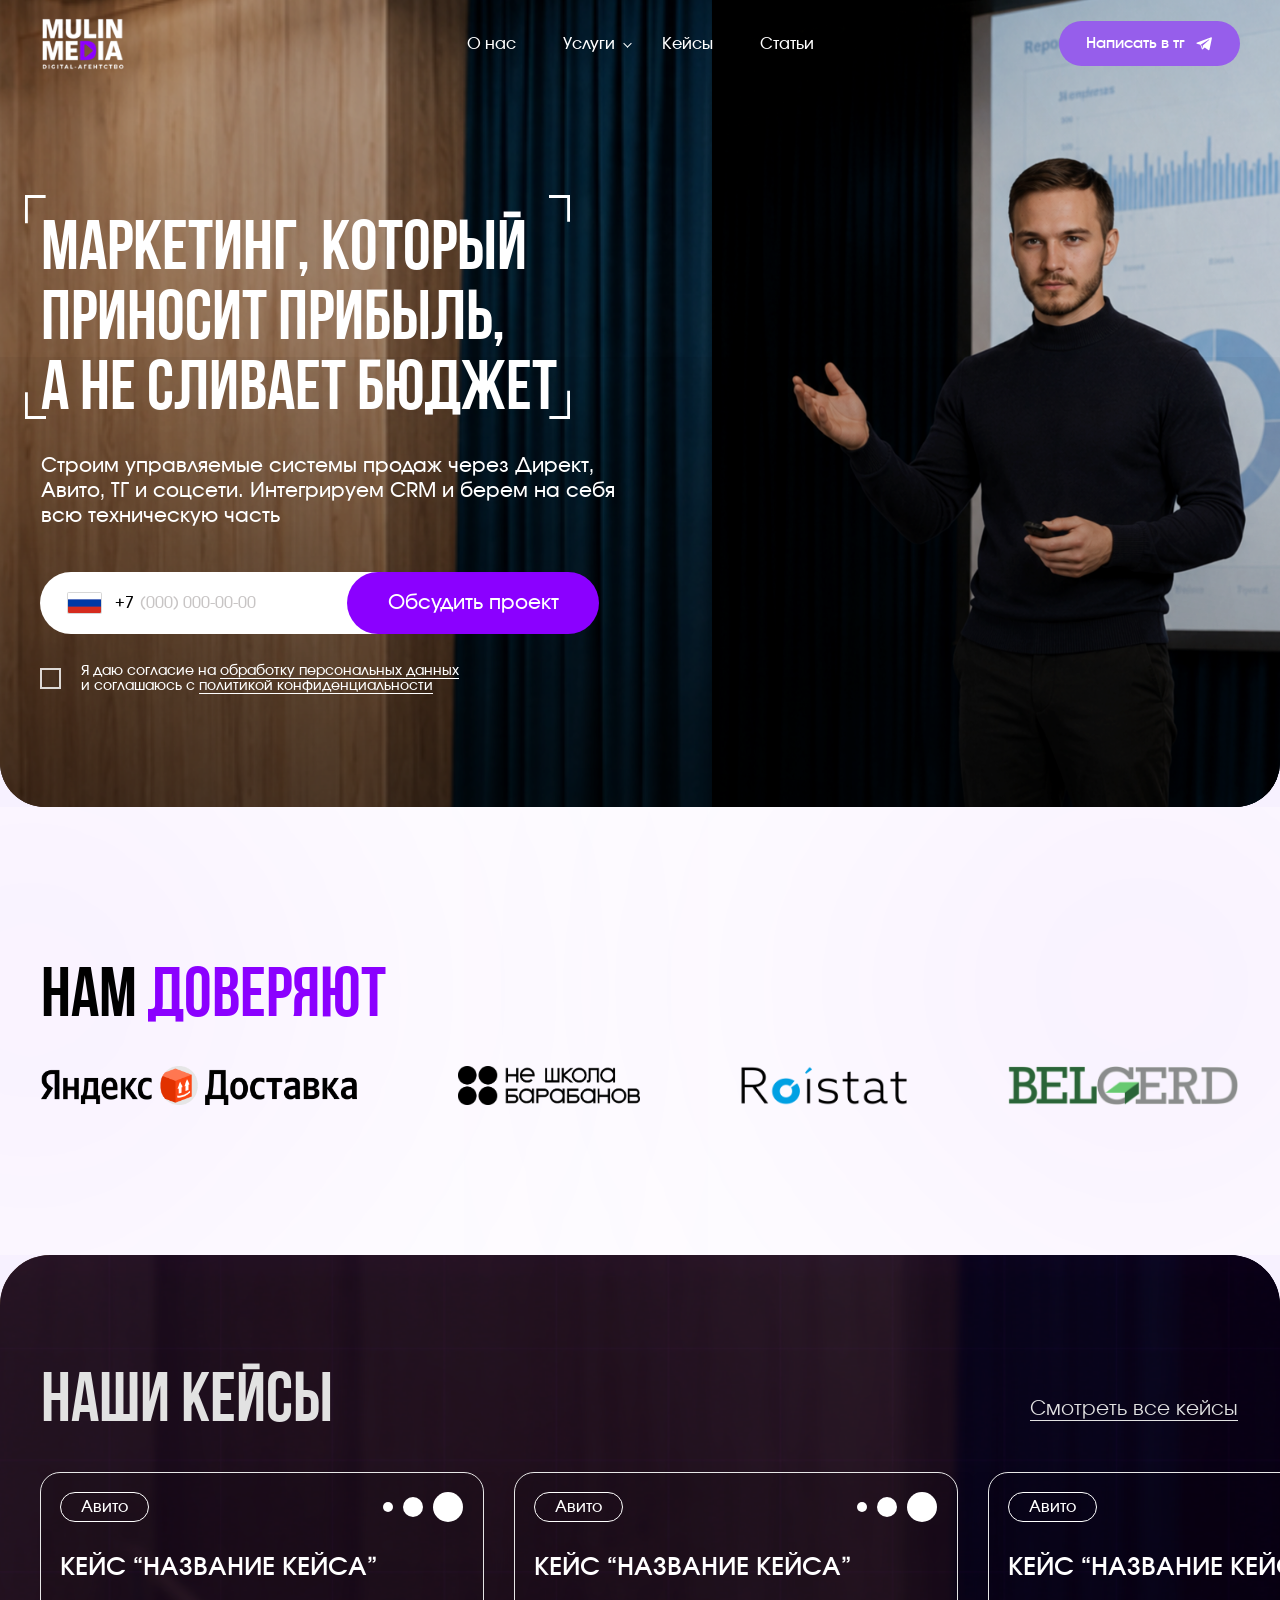
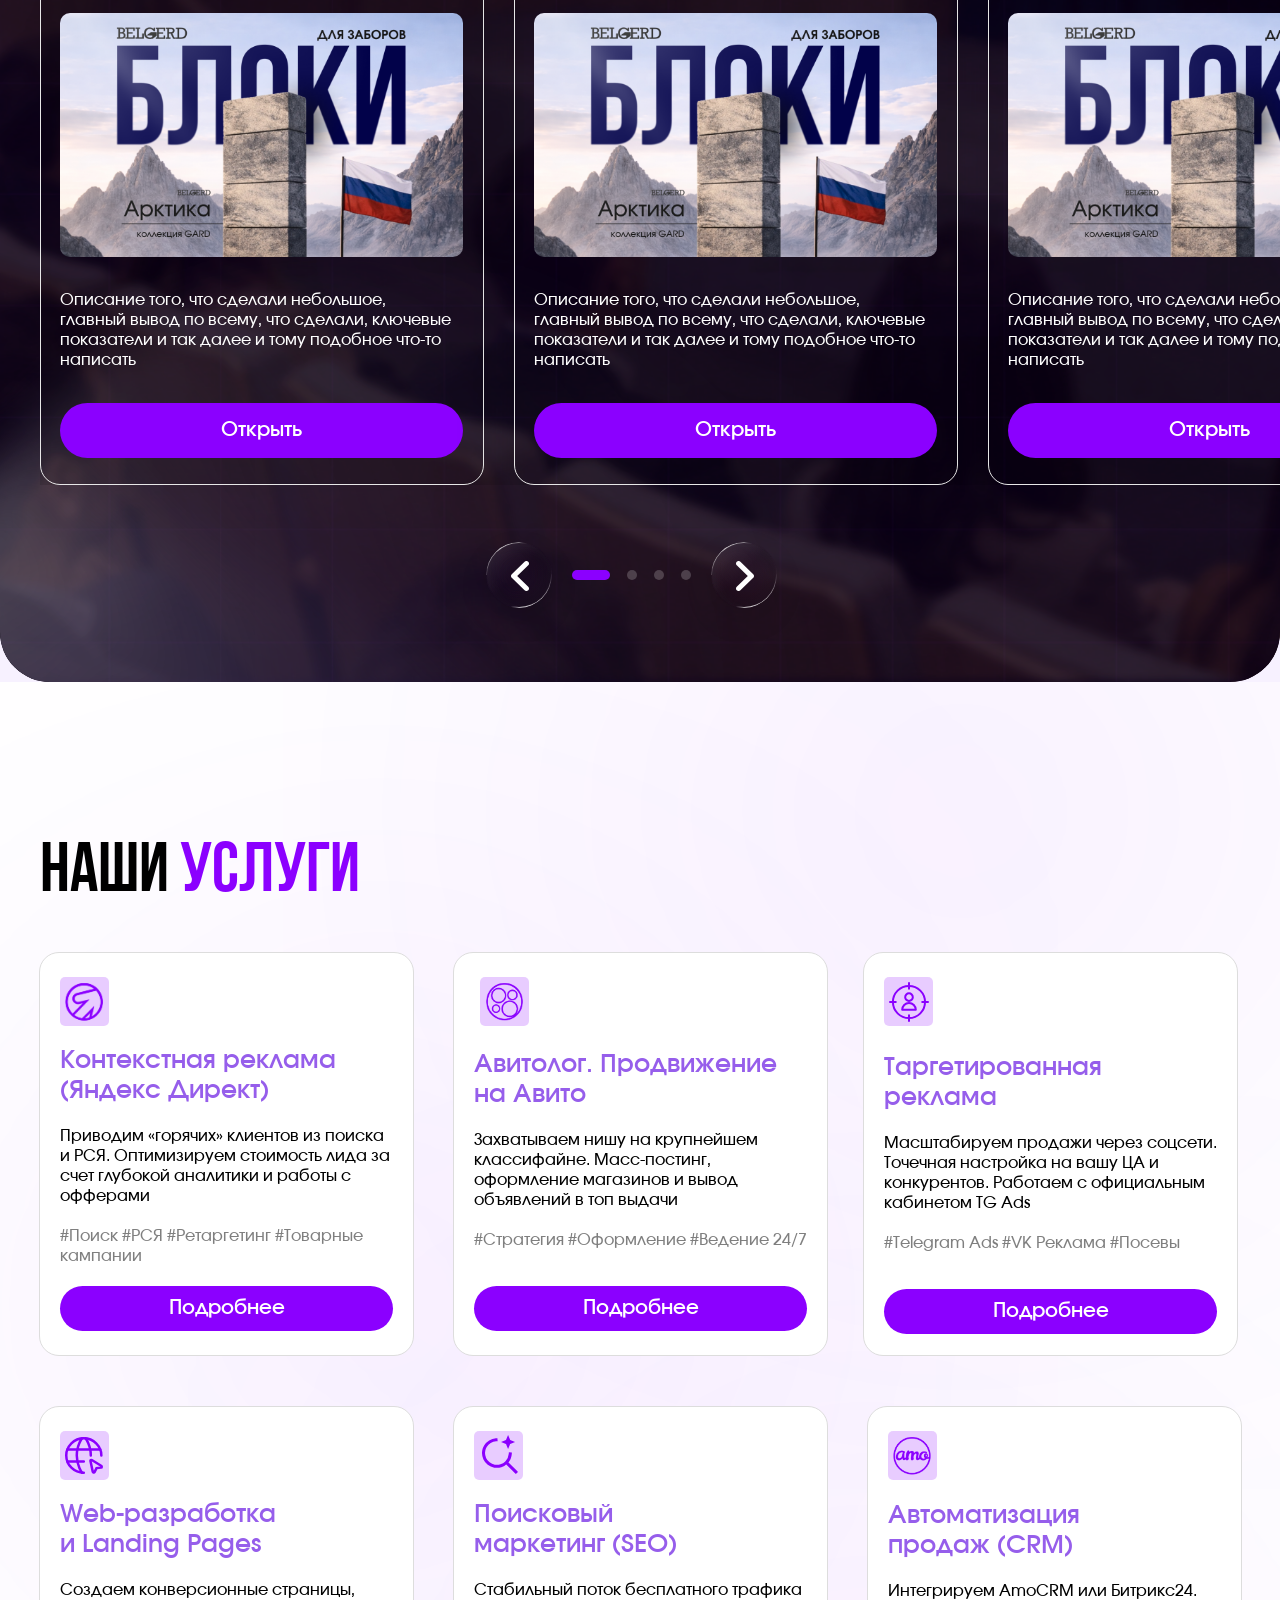
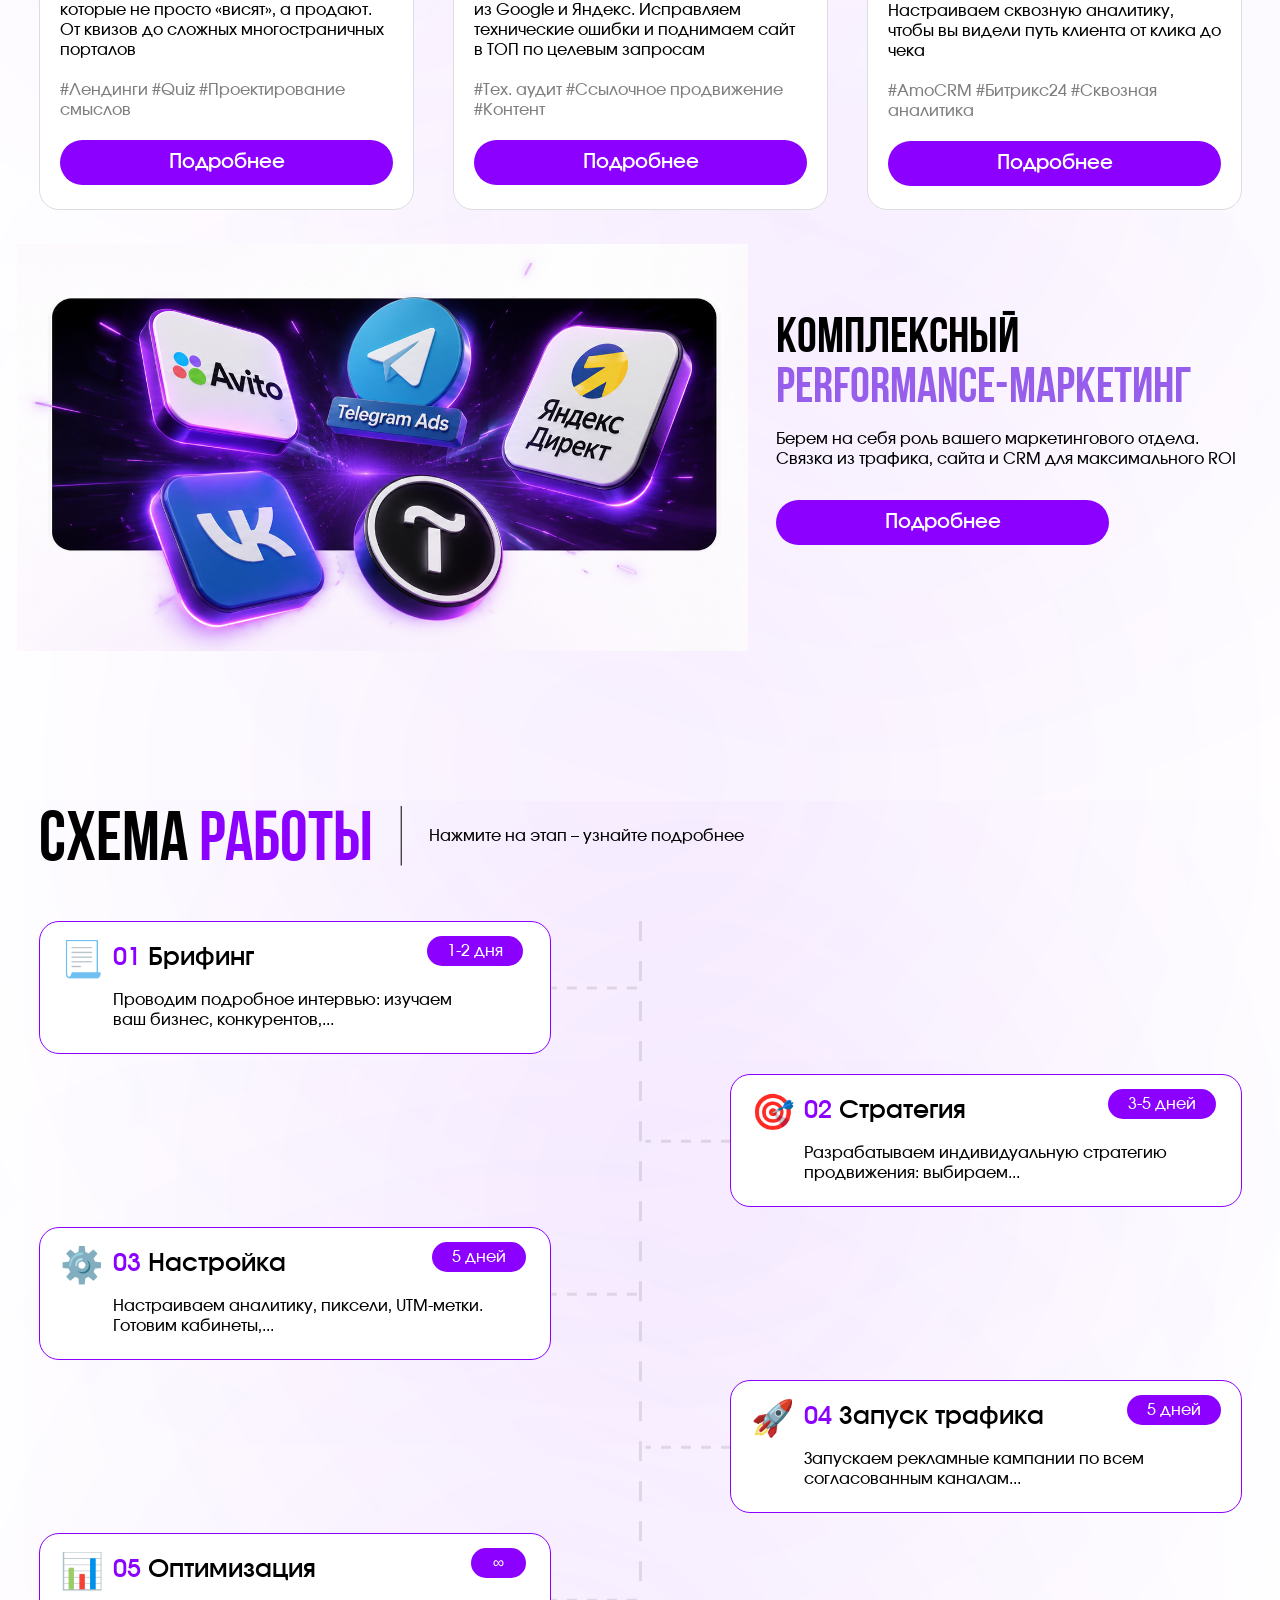
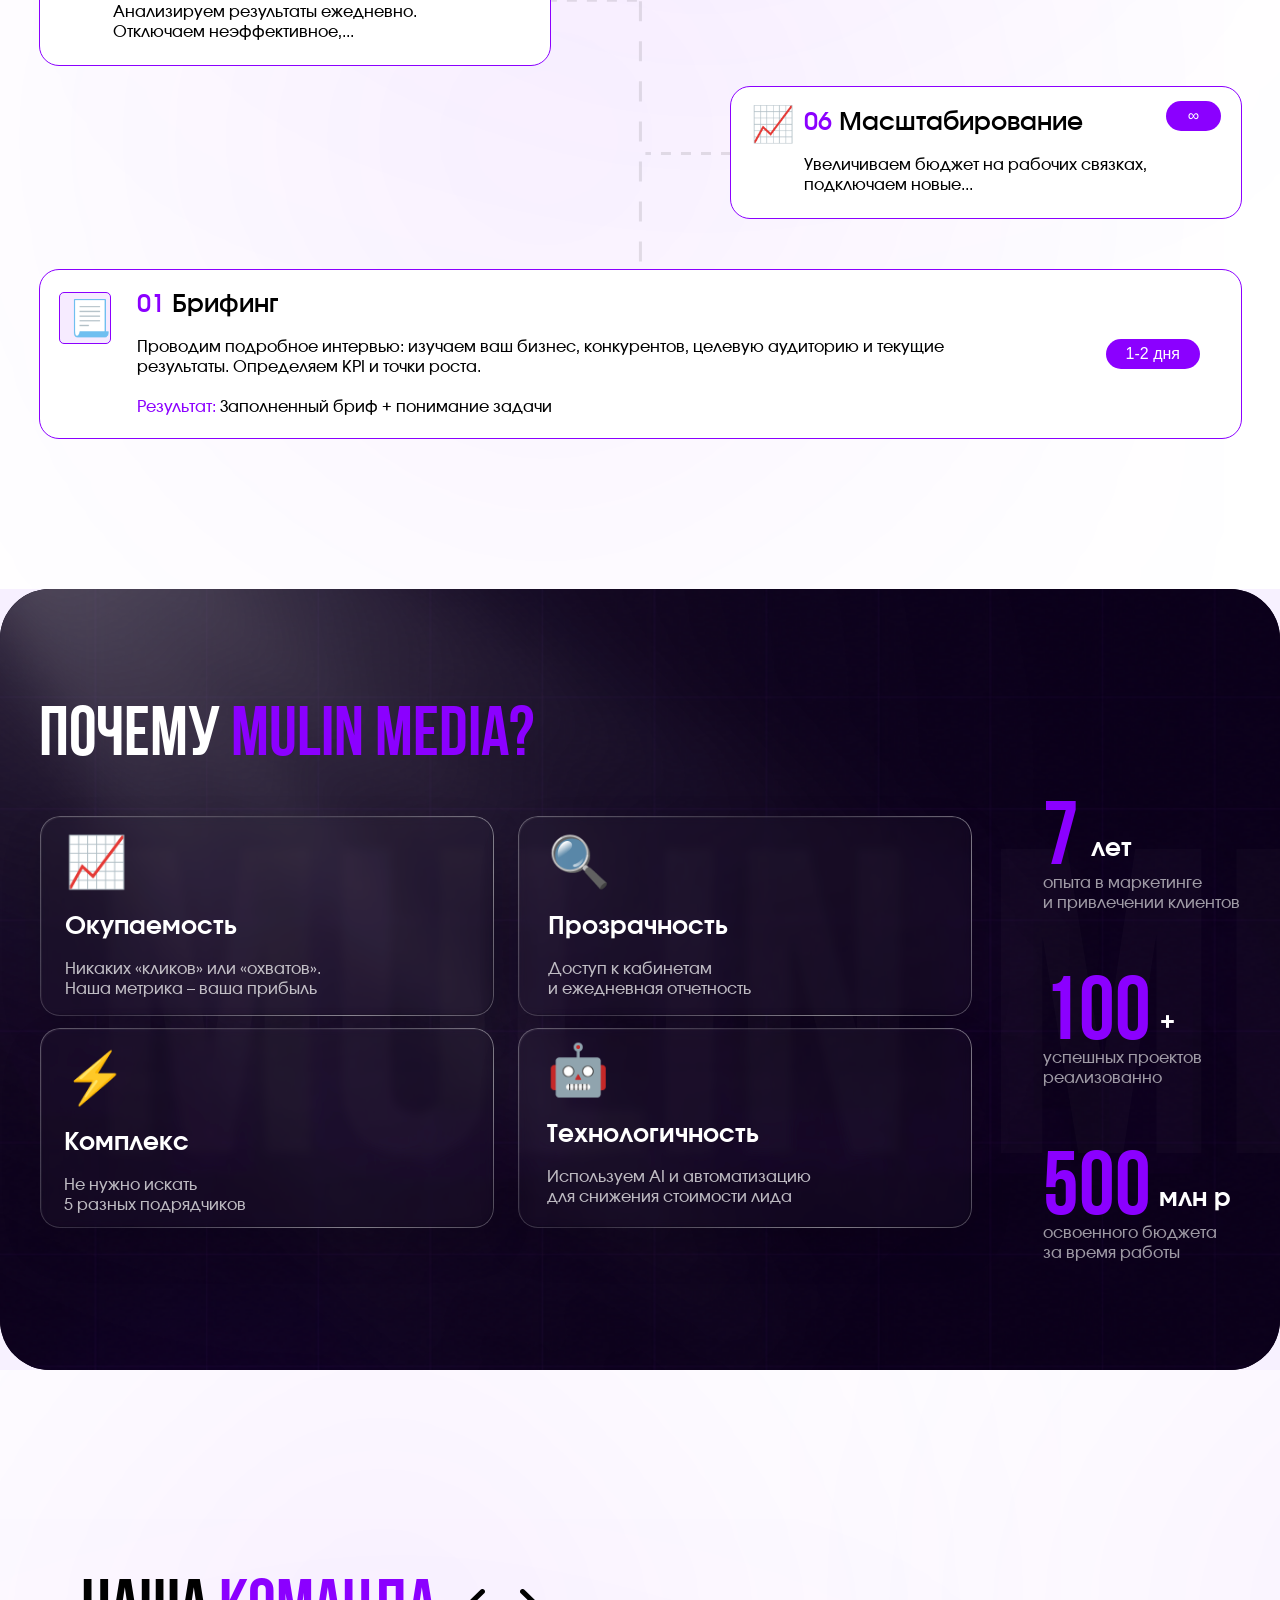
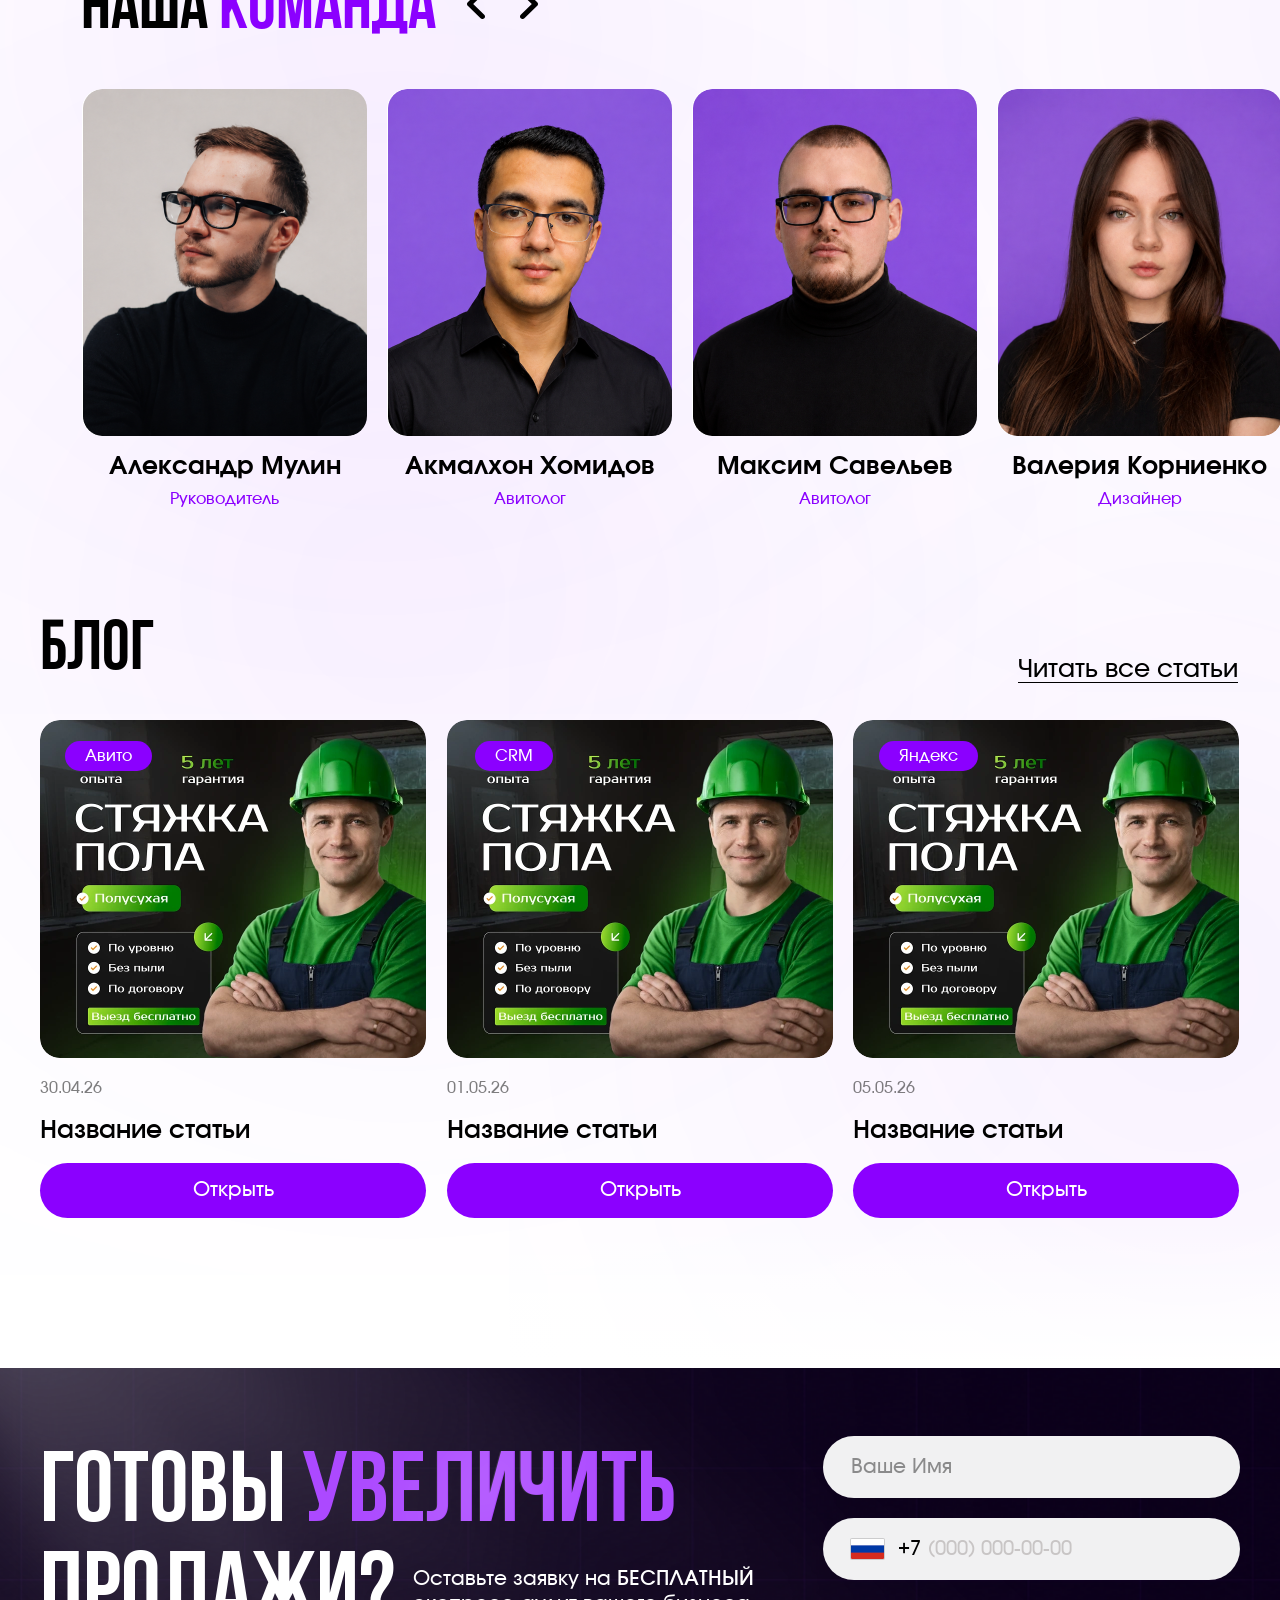
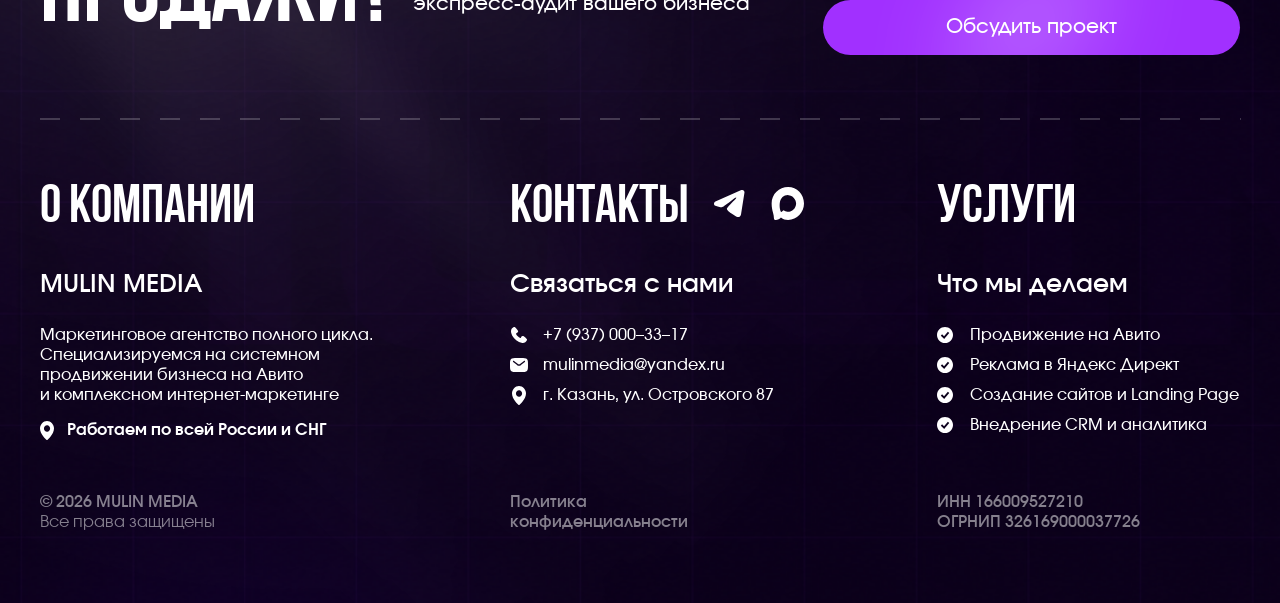
==== index.html @ d911c89b "first commit" ====
<!doctype html>
<html lang="ru">
  <head>
    <meta charset="UTF-8">
    <meta name="viewport" content="width=device-width, initial-scale=1.0">
    <meta name="description" content="Mulin Media — комплексный performance-маркетинг с фокусом на окупаемость.">
    <title>Mulin Media — performance-маркетинг</title>
    <link rel="icon" href="./assets/favicon.svg?v=2" type="image/svg+xml">
    <link rel="stylesheet" href="./css/main.css">
  </head>
  <body data-layout-page="home">
    <a class="skip-link" href="#main-content">Перейти к содержимому</a>

    <div class="site">
      <section class="hero" aria-labelledby="hero-title">
        <div class="hero__media" aria-hidden="true">
          <img class="hero__mobile-base" src="./assets/images/hero/hero-mask-mobile.png" alt="">
          <picture>
            <source media="(max-width: 767px)" srcset="./assets/images/hero/hero-office-mobile.png">
            <img
              class="hero__office"
              src="./assets/images/hero/hero-office-desktop.png"
              width="3515"
              height="1978"
              alt=""
              fetchpriority="high"
            >
          </picture>
          <picture>
            <source media="(max-width: 767px)" srcset="./assets/images/hero/hero-person-mobile.png">
            <img
              class="hero__person"
              src="./assets/images/hero/hero-person-desktop.png"
              width="690"
              height="1436"
              alt=""
              fetchpriority="high"
            >
          </picture>
          <img class="hero__glow hero__glow--left" src="./assets/images/hero/hero-glow-left.svg" alt="">
          <img class="hero__glow hero__glow--bottom" src="./assets/images/hero/hero-glow-bottom.svg" alt="">
          <div class="hero__mobile-light">
            <img src="./assets/images/hero/hero-light-mobile.png" alt="">
          </div>
          <img class="hero__mobile-glow" src="./assets/images/hero/hero-glow-mobile.svg" alt="">
          <img class="hero__mobile-shadow" src="./assets/images/hero/hero-shadow-mobile.svg" alt="">
        </div>

        <div data-layout-header></div>

        <div class="hero__container container">
          <div class="hero__content">
            <div class="hero__title-wrap">
              <img class="hero__bracket hero__bracket--left" src="./assets/images/hero/title-bracket-left.svg" alt="" aria-hidden="true">
              <h1 class="hero__title" id="hero-title">
                <span class="hero__title-copy hero__title-copy--desktop">
                  Маркетинг, который<br>
                  приносит прибыль,<br>
                  а не сливает бюджет
                </span>
                <span class="hero__title-copy hero__title-copy--mobile">
                  Комплексный<br>
                  performance<br>
                  маркетинг<br>
                  с фокусом<br>
                  на окупаемость
                </span>
              </h1>
              <img class="hero__bracket hero__bracket--right" src="./assets/images/hero/title-bracket-right.svg" alt="" aria-hidden="true">
            </div>

            <p class="hero__description">
              Строим управляемые системы продаж через Директ, Авито, ТГ и соцсети. Интегрируем CRM и берем на себя всю техническую часть
            </p>

            <form class="lead-form hero__form" action="#" method="post" novalidate>
              <p class="lead-form__intro">
                Оставьте заявку и получите <span>подробный аудит</span>,<br>
                расчет стоимости работ и прогноз заявок
              </p>

              <div class="lead-form__controls">
                <label class="visually-hidden" for="hero-phone">Номер телефона</label>
                <div class="lead-form__phone-field">
                  <img class="lead-form__flag" src="./assets/images/form/flag-ru-desktop.png" width="33" height="20" alt="Россия">
                  <span class="lead-form__prefix" aria-hidden="true">+7</span>
                  <input
                    class="lead-form__input"
                    id="hero-phone"
                    name="phone"
                    type="tel"
                    inputmode="tel"
                    autocomplete="tel"
                    placeholder="(000) 000-00-00"
                    aria-describedby="hero-phone-error"
                    required
                  >
                </div>
                <button class="lead-form__submit" type="submit">
                  <span class="lead-form__submit-text lead-form__submit-text--desktop">Обсудить проект</span>
                  <span class="lead-form__submit-text lead-form__submit-text--mobile">Заказать аудит</span>
                </button>
              </div>

              <label class="lead-form__consent">
                <input class="lead-form__checkbox" type="checkbox" name="consent" required>
                <span class="lead-form__checkbox-mark" aria-hidden="true"></span>
                <span class="lead-form__consent-text">
                  Я даю согласие на <a href="./personal-data.html">обработку персональных данных</a><br class="lead-form__desktop-break">
                  и соглашаюсь с <a href="./privacy.html">политикой конфиденциальности</a>
                </span>
              </label>
              <p class="lead-form__error" id="hero-phone-error" role="status" aria-live="polite"></p>
            </form>
          </div>
        </div>
      </section>

      <main id="main-content">
        <section class="trusted" aria-labelledby="trusted-title">
          <div class="trusted__container container">
            <h2 class="trusted__title" id="trusted-title">
              Нам <span class="trusted__title-accent">доверяют</span>
            </h2>

            <div
              class="trusted__slider"
              data-trusted-slider
              tabindex="0"
              aria-label="Клиенты Mulin Media. На мобильном устройстве листайте логотипы в сторону."
            >
              <ul class="trusted__list">
                <li class="trusted__item trusted__item--yandex">
                  <div class="trusted__card">
                    <picture class="trusted__logo-box trusted__logo-box--yandex">
                      <source media="(max-width: 767px)" srcset="./assets/images/trusted/yandex-delivery-mobile.png">
                      <img
                        class="trusted__logo"
                        src="./assets/images/trusted/yandex-delivery-desktop.png"
                        width="316"
                        height="39"
                        alt="Яндекс Доставка"
                        loading="lazy"
                      >
                    </picture>
                  </div>
                </li>
                <li class="trusted__item trusted__item--drum-school">
                  <div class="trusted__card">
                    <span class="trusted__logo-box trusted__logo-box--drum-school">
                      <img
                        class="trusted__logo"
                        src="./assets/images/trusted/ne-shkola-barabanov.png"
                        width="182"
                        height="39"
                        alt="Не школа барабанов"
                        loading="lazy"
                      >
                    </span>
                  </div>
                </li>
                <li class="trusted__item trusted__item--roistat">
                  <div class="trusted__card">
                    <span class="trusted__logo-box trusted__logo-box--roistat">
                      <img
                        class="trusted__logo trusted__logo--roistat"
                        src="./assets/images/trusted/roistat.png"
                        width="219"
                        height="87"
                        alt="Roistat"
                        loading="lazy"
                      >
                    </span>
                  </div>
                </li>
                <li class="trusted__item trusted__item--belgerd">
                  <div class="trusted__card">
                    <span class="trusted__logo-box trusted__logo-box--belgerd">
                      <img
                        class="trusted__logo"
                        src="./assets/images/trusted/belgerd.png"
                        width="230"
                        height="39"
                        alt="Belgerd"
                        loading="lazy"
                      >
                    </span>
                  </div>
                </li>
              </ul>
            </div>
          </div>
        </section>

        <section class="cases" id="cases" aria-labelledby="cases-title">
          <div class="cases__media" aria-hidden="true">
            <div class="cases__background-base">
              <picture>
                <source media="(max-width: 767px)" srcset="./assets/images/cases/background-base-mobile.png">
                <img src="./assets/images/cases/background-base-desktop.png" alt="">
              </picture>
            </div>
            <picture class="cases__background-overlay">
              <source media="(max-width: 767px)" srcset="./assets/images/cases/background-overlay-mobile.png">
              <img src="./assets/images/cases/background-overlay-desktop.png" alt="">
            </picture>
            <div class="cases__background-light">
              <picture>
                <source media="(max-width: 767px)" srcset="./assets/images/cases/background-light-mobile.png">
                <img src="./assets/images/cases/background-light-desktop.png" alt="">
              </picture>
            </div>
          </div>

          <div class="cases__header container">
            <h2 class="cases__title" id="cases-title">Наши кейсы</h2>
            <a class="cases__all-link" href="./cases.html">Смотреть все кейсы</a>

            <div class="cases__controls cases__controls--mobile" aria-label="Переключение кейсов">
              <button class="cases__mobile-control" type="button" data-cases-prev aria-label="Предыдущий кейс">
                <img src="./assets/images/cases/arrow-prev.svg" width="18" height="30" alt="">
              </button>
              <button class="cases__mobile-control cases__mobile-control--next" type="button" data-cases-next aria-label="Следующий кейс">
                <img src="./assets/images/cases/arrow-next.svg" width="18" height="30" alt="">
              </button>
            </div>
          </div>

          <div class="cases__viewport" data-cases-slider tabindex="0" aria-labelledby="cases-title">
            <ul class="cases__track" id="cases-list">
              <li class="cases__slide">
                <article class="case-card">
                  <span class="case-card__tag">Авито</span>
                  <picture class="case-card__metrics" aria-hidden="true">
                    <source media="(max-width: 767px)" srcset="./assets/images/cases/metrics-mobile.svg">
                    <img src="./assets/images/cases/metrics-desktop.svg" width="80" height="30" alt="">
                  </picture>
                  <h3 class="case-card__title">Кейс “Название кейса”</h3>
                  <div class="case-card__media">
                    <picture>
                      <source media="(max-width: 767px)" srcset="./assets/images/cases/case-belgerd-mobile.png">
                      <img src="./assets/images/cases/case-belgerd-desktop.png" width="403" height="338" alt="Рекламный макет Belgerd для коллекции заборных блоков «Арктика»" loading="lazy">
                    </picture>
                  </div>
                  <p class="case-card__description">Описание того, что сделали небольшое, главный вывод по всему, что сделали, ключевые показатели и так далее и тому подобное что-то написать</p>
                  <a class="case-card__button" href="./case.html">
                    <span class="case-card__button-label case-card__button-label--desktop">Открыть</span>
                    <span class="case-card__button-label case-card__button-label--mobile">Заказать аудит</span>
                  </a>
                </article>
              </li>

              <li class="cases__slide">
                <article class="case-card">
                  <span class="case-card__tag">Авито</span>
                  <picture class="case-card__metrics" aria-hidden="true">
                    <source media="(max-width: 767px)" srcset="./assets/images/cases/metrics-mobile.svg">
                    <img src="./assets/images/cases/metrics-desktop.svg" width="80" height="30" alt="">
                  </picture>
                  <h3 class="case-card__title">Кейс “Название кейса”</h3>
                  <div class="case-card__media">
                    <picture>
                      <source media="(max-width: 767px)" srcset="./assets/images/cases/case-belgerd-mobile.png">
                      <img src="./assets/images/cases/case-belgerd-desktop.png" width="403" height="338" alt="Рекламный макет Belgerd для коллекции заборных блоков «Арктика»" loading="lazy">
                    </picture>
                  </div>
                  <p class="case-card__description">Описание того, что сделали небольшое, главный вывод по всему, что сделали, ключевые показатели и так далее и тому подобное что-то написать</p>
                  <a class="case-card__button" href="./case.html">
                    <span class="case-card__button-label case-card__button-label--desktop">Открыть</span>
                    <span class="case-card__button-label case-card__button-label--mobile">Заказать аудит</span>
                  </a>
                </article>
              </li>

              <li class="cases__slide">
                <article class="case-card">
                  <span class="case-card__tag">Авито</span>
                  <picture class="case-card__metrics" aria-hidden="true">
                    <source media="(max-width: 767px)" srcset="./assets/images/cases/metrics-mobile.svg">
                    <img src="./assets/images/cases/metrics-desktop.svg" width="80" height="30" alt="">
                  </picture>
                  <h3 class="case-card__title">Кейс “Название кейса”</h3>
                  <div class="case-card__media">
                    <picture>
                      <source media="(max-width: 767px)" srcset="./assets/images/cases/case-belgerd-mobile.png">
                      <img src="./assets/images/cases/case-belgerd-desktop.png" width="403" height="338" alt="Рекламный макет Belgerd для коллекции заборных блоков «Арктика»" loading="lazy">
                    </picture>
                  </div>
                  <p class="case-card__description">Описание того, что сделали небольшое, главный вывод по всему, что сделали, ключевые показатели и так далее и тому подобное что-то написать</p>
                  <a class="case-card__button" href="./case.html">
                    <span class="case-card__button-label case-card__button-label--desktop">Открыть</span>
                    <span class="case-card__button-label case-card__button-label--mobile">Заказать аудит</span>
                  </a>
                </article>
              </li>

              <li class="cases__slide">
                <article class="case-card">
                  <span class="case-card__tag">Авито</span>
                  <picture class="case-card__metrics" aria-hidden="true">
                    <source media="(max-width: 767px)" srcset="./assets/images/cases/metrics-mobile.svg">
                    <img src="./assets/images/cases/metrics-desktop-alt.svg" width="80" height="30" alt="">
                  </picture>
                  <h3 class="case-card__title">Кейс “Название кейса”</h3>
                  <div class="case-card__media">
                    <picture>
                      <source media="(max-width: 767px)" srcset="./assets/images/cases/case-belgerd-mobile.png">
                      <img src="./assets/images/cases/case-belgerd-desktop.png" width="403" height="338" alt="Рекламный макет Belgerd для коллекции заборных блоков «Арктика»" loading="lazy">
                    </picture>
                  </div>
                  <p class="case-card__description">Описание того, что сделали небольшое, главный вывод по всему, что сделали, ключевые показатели и так далее и тому подобное что-то написать</p>
                  <a class="case-card__button" href="./case.html">
                    <span class="case-card__button-label case-card__button-label--desktop">Открыть</span>
                    <span class="case-card__button-label case-card__button-label--mobile">Заказать аудит</span>
                  </a>
                </article>
              </li>
            </ul>
          </div>

          <div class="cases__controls cases__controls--desktop" aria-label="Переключение кейсов">
            <button class="cases__desktop-control cases__desktop-control--prev" type="button" data-cases-prev aria-label="Предыдущий кейс">
              <img src="./assets/images/cases/arrow-next.svg" width="18" height="30" alt="">
            </button>
            <div class="cases__dots" role="group" aria-label="Выбор кейса">
              <button class="cases__dot" type="button" data-cases-dot="0" aria-label="Показать кейс 1"></button>
              <button class="cases__dot" type="button" data-cases-dot="1" aria-label="Показать кейс 2"></button>
              <button class="cases__dot" type="button" data-cases-dot="2" aria-label="Показать кейс 3"></button>
              <button class="cases__dot" type="button" data-cases-dot="3" aria-label="Показать кейс 4"></button>
            </div>
            <button class="cases__desktop-control cases__desktop-control--next" type="button" data-cases-next aria-label="Следующий кейс">
              <img src="./assets/images/cases/arrow-next.svg" width="18" height="30" alt="">
            </button>
          </div>
          <p class="visually-hidden" data-cases-status aria-live="polite">Показан первый кейс</p>
        </section>

        <section class="services" id="services" aria-labelledby="services-title" data-services>
          <div class="services__background" aria-hidden="true">
            <img
              class="services__ellipse services__ellipse--top-right"
              src="./assets/images/services/ellipse-top-right.svg"
              width="1356"
              height="1356"
              alt=""
            >
            <img
              class="services__ellipse services__ellipse--left"
              src="./assets/images/services/ellipse-left.svg"
              width="1356"
              height="1356"
              alt=""
            >
            <img
              class="services__ellipse services__ellipse--right"
              src="./assets/images/services/ellipse-right.svg"
              width="1356"
              height="1356"
              alt=""
            >
            <img
              class="services__ellipse services__ellipse--bottom"
              src="./assets/images/services/ellipse-bottom.svg"
              width="1356"
              height="1356"
              alt=""
            >
          </div>

          <div class="services__container container">
            <h2 class="services__title" id="services-title">
              Наши <span class="services__title-accent">услуги</span>
            </h2>

            <ul class="services__grid">
              <li class="services__item">
                <article class="service-card">
                  <span class="service-card__icon" aria-hidden="true">
                    <span class="service-card__icon-crop service-card__icon-crop--context">
                      <img src="./assets/images/services/icon-context.png" alt="">
                    </span>
                  </span>
                  <h3 class="service-card__title">Контекстная реклама<br>(Яндекс Директ)</h3>
                  <p class="service-card__description service-card__description--context">Приводим «горячих» клиентов из поиска и РСЯ. Оптимизируем стоимость лида за счет глубокой аналитики и работы с офферами</p>
                  <p class="service-card__tags">#Поиск #РСЯ #Ретаргетинг #Товарные кампании</p>
                  <a class="service-card__button" href="#contacts">Подробнее</a>
                </article>
              </li>

              <li class="services__item">
                <article class="service-card service-card--avito">
                  <span class="service-card__icon service-card__icon--avito" aria-hidden="true">
                    <span class="service-card__icon-crop service-card__icon-crop--avito">
                      <img src="./assets/images/services/icon-avito.png" alt="">
                    </span>
                  </span>
                  <h3 class="service-card__title">Авитолог. Продвижение<br>на Авито</h3>
                  <p class="service-card__description service-card__description--avito">Захватываем нишу на крупнейшем классифайне. Масс-постинг, оформление магазинов и вывод объявлений в топ выдачи</p>
                  <p class="service-card__tags">#Стратегия #Оформление #Ведение 24/7</p>
                  <a class="service-card__button" href="#contacts">Подробнее</a>
                </article>
              </li>

              <li class="services__item services__item--target">
                <article class="service-card service-card--target">
                  <span class="service-card__icon" aria-hidden="true">
                    <img class="service-card__icon-vector service-card__icon-vector--target" src="./assets/images/services/icon-target.svg" alt="">
                  </span>
                  <h3 class="service-card__title">Таргетированная<br>реклама</h3>
                  <p class="service-card__description">Масштабируем продажи через соцсети. Точечная настройка на вашу ЦА и конкурентов. Работаем с официальным кабинетом TG Ads</p>
                  <p class="service-card__tags">#Telegram Ads #VK Реклама #Посевы</p>
                  <a class="service-card__button" href="#contacts">Подробнее</a>
                </article>
              </li>

              <li class="services__item">
                <article class="service-card">
                  <span class="service-card__icon" aria-hidden="true">
                    <img class="service-card__icon-vector service-card__icon-vector--web" src="./assets/images/services/icon-web.svg" alt="">
                  </span>
                  <h3 class="service-card__title">Web-разработка<br>и Landing Pages</h3>
                  <p class="service-card__description">Создаем конверсионные страницы, которые не просто «висят», а продают. От квизов до сложных многостраничных порталов</p>
                  <p class="service-card__tags">#Лендинги #Quiz #Проектирование смыслов</p>
                  <a class="service-card__button" href="#contacts">Подробнее</a>
                </article>
              </li>

              <li class="services__item">
                <article class="service-card">
                  <span class="service-card__icon" aria-hidden="true">
                    <img class="service-card__icon-vector service-card__icon-vector--seo" src="./assets/images/services/icon-seo.svg" alt="">
                  </span>
                  <h3 class="service-card__title">Поисковый<br>маркетинг (SEO)</h3>
                  <p class="service-card__description">Стабильный поток бесплатного трафика из Google и Яндекс. Исправляем технические ошибки и поднимаем сайт в ТОП по целевым запросам</p>
                  <p class="service-card__tags">#Тех. аудит #Ссылочное продвижение #Контент</p>
                  <a class="service-card__button" href="#contacts">Подробнее</a>
                </article>
              </li>

              <li class="services__item">
                <article class="service-card service-card--crm">
                  <span class="service-card__icon" aria-hidden="true">
                    <span class="service-card__icon-crop service-card__icon-crop--crm">
                      <img src="./assets/images/services/icon-crm.png" alt="">
                    </span>
                  </span>
                  <h3 class="service-card__title">Автоматизация<br>продаж (CRM)</h3>
                  <p class="service-card__description">Интегрируем АmoCRM или Битрикс24. Настраиваем сквозную аналитику, чтобы вы видели путь клиента от клика до чека</p>
                  <p class="service-card__tags">#AmoCRM #Битрикс24 #Сквозная аналитика</p>
                  <a class="service-card__button" href="#contacts">Подробнее</a>
                </article>
              </li>
            </ul>

            <article class="services-promo">
              <div class="services-promo__media" aria-hidden="true">
                <img src="./assets/images/services/performance-marketing.png" alt="">
              </div>
              <h3 class="services-promo__title">
                <span>Комплексный</span>
                <span>Performance-маркетинг</span>
              </h3>
              <p class="services-promo__description">Берем на себя роль вашего маркетингового отдела. Связка из трафика, сайта и CRM для максимального ROI</p>
              <a class="services-promo__button" href="#contacts">Подробнее</a>
            </article>
          </div>
        </section>

        <section class="workflow" aria-labelledby="workflow-title" data-workflow>
          <div class="workflow__background" aria-hidden="true">
            <img class="workflow__ellipse workflow__ellipse--top" src="./assets/images/workflow/ellipse-top.svg" width="1356" height="1356" alt="">
            <img class="workflow__ellipse workflow__ellipse--right" src="./assets/images/workflow/ellipse-right.svg" width="1356" height="1356" alt="">
            <img class="workflow__ellipse workflow__ellipse--left" src="./assets/images/workflow/ellipse-left.svg" width="1356" height="1356" alt="">
          </div>

          <div class="workflow__container container">
            <div class="workflow__header">
              <h2 class="workflow__title" id="workflow-title">
                Схема <span class="workflow__title-accent">работы</span>
              </h2>
              <p class="workflow__hint">Нажмите на этап – узнайте подробнее</p>
            </div>

            <img
              class="workflow__lines"
              src="./assets/images/workflow/connector-lines-desktop.svg"
              width="594"
              height="1182"
              alt=""
              aria-hidden="true"
            >

            <ol class="workflow__steps">
              <li class="workflow__item">
                <button
                  class="workflow-card"
                  type="button"
                  data-workflow-step
                  data-number="01"
                  data-title="Брифинг"
                  data-icon="📃"
                  data-time="1-2 дня"
                  data-detail="Проводим подробное интервью: изучаем ваш бизнес, конкурентов, целевую аудиторию и текущие результаты. Определяем KPI и точки роста."
                  data-result="Заполненный бриф + понимание задачи"
                  aria-pressed="false"
                >
                  <span class="workflow-card__icon" aria-hidden="true">📃</span>
                  <span class="workflow-card__title"><span class="workflow-card__number">01</span> Брифинг</span>
                  <span class="workflow-card__summary">Проводим подробное интервью: изучаем<br>ваш бизнес, конкурентов,...</span>
                  <span class="workflow-card__mobile-detail">Проводим подробное интервью: изучаем ваш бизнес, конкурентов, целевую аудиторию и текущие результаты. Определяем KPI и точки роста.</span>
                  <span class="workflow-card__result"><strong>Результат:</strong> Заполненный бриф + понимание задачи</span>
                  <span class="workflow-card__time">1-2 дня</span>
                </button>
              </li>

              <li class="workflow__item">
                <button
                  class="workflow-card"
                  type="button"
                  data-workflow-step
                  data-number="02"
                  data-title="Стратегия"
                  data-icon="🎯"
                  data-time="3-5 дней"
                  data-detail="Разрабатываем индивидуальную стратегию продвижения: определяем каналы, аудитории, офферы и приоритетные точки роста."
                  data-result="Пошаговая стратегия продвижения"
                  aria-pressed="false"
                >
                  <span class="workflow-card__icon" aria-hidden="true">🎯</span>
                  <span class="workflow-card__title"><span class="workflow-card__number">02</span> Стратегия</span>
                  <span class="workflow-card__summary">Разрабатываем индивидуальную стратегию<br>продвижения: выбираем...</span>
                  <span class="workflow-card__mobile-detail">Разрабатываем индивидуальную стратегию продвижения: определяем каналы, аудитории, офферы и точки роста.</span>
                  <span class="workflow-card__result"><strong>Результат:</strong> Пошаговая стратегия продвижения</span>
                  <span class="workflow-card__time">3-5 дней</span>
                </button>
              </li>

              <li class="workflow__item">
                <button
                  class="workflow-card"
                  type="button"
                  data-workflow-step
                  data-number="03"
                  data-title="Настройка"
                  data-icon="⚙️"
                  data-time="5 дней"
                  data-detail="Настраиваем аналитику, пиксели и UTM-метки. Готовим рекламные кабинеты, интеграции и все необходимые технические связки."
                  data-result="Готовая инфраструктура для запуска"
                  aria-pressed="false"
                >
                  <span class="workflow-card__icon" aria-hidden="true">⚙️</span>
                  <span class="workflow-card__title"><span class="workflow-card__number">03</span> Настройка</span>
                  <span class="workflow-card__summary">Настраиваем аналитику, пиксели, UTM-метки.<br>Готовим кабинеты,...</span>
                  <span class="workflow-card__mobile-detail">Настраиваем аналитику, пиксели и UTM-метки. Готовим кабинеты, интеграции и технические связки.</span>
                  <span class="workflow-card__result"><strong>Результат:</strong> Инфраструктура готова к запуску</span>
                  <span class="workflow-card__time">5 дней</span>
                </button>
              </li>

              <li class="workflow__item">
                <button
                  class="workflow-card"
                  type="button"
                  data-workflow-step
                  data-number="04"
                  data-title="Запуск трафика"
                  data-icon="🚀"
                  data-time="5 дней"
                  data-detail="Запускаем рекламные кампании по всем согласованным каналам. Проверяем корректность аналитики и начинаем сбор данных."
                  data-result="Первые рекламные кампании запущены"
                  aria-pressed="false"
                >
                  <span class="workflow-card__icon" aria-hidden="true">🚀</span>
                  <span class="workflow-card__title"><span class="workflow-card__number">04</span> Запуск трафика</span>
                  <span class="workflow-card__summary">Запускаем рекламные кампании по всем<br>согласованным каналам...</span>
                  <span class="workflow-card__mobile-detail">Запускаем рекламные кампании по всем согласованным каналам. Проверяем аналитику и начинаем сбор данных.</span>
                  <span class="workflow-card__result"><strong>Результат:</strong> Кампании запущены</span>
                  <span class="workflow-card__time">5 дней</span>
                </button>
              </li>

              <li class="workflow__item">
                <button
                  class="workflow-card"
                  type="button"
                  data-workflow-step
                  data-number="05"
                  data-title="Оптимизация"
                  data-icon="📊"
                  data-time="∞"
                  data-detail="Анализируем результаты ежедневно. Отключаем неэффективные объявления, тестируем новые гипотезы и снижаем стоимость заявки."
                  data-result="Стабильная стоимость целевого обращения"
                  aria-pressed="false"
                >
                  <span class="workflow-card__icon" aria-hidden="true">📊</span>
                  <span class="workflow-card__title"><span class="workflow-card__number">05</span> Оптимизация</span>
                  <span class="workflow-card__summary">Анализируем результаты ежедневно.<br>Отключаем неэффективное,...</span>
                  <span class="workflow-card__mobile-detail">Анализируем результаты ежедневно. Отключаем неэффективное и тестируем новые гипотезы.</span>
                  <span class="workflow-card__result"><strong>Результат:</strong> Стабильная стоимость заявки</span>
                  <span class="workflow-card__time workflow-card__time--infinity">∞</span>
                </button>
              </li>

              <li class="workflow__item">
                <button
                  class="workflow-card"
                  type="button"
                  data-workflow-step
                  data-number="06"
                  data-title="Масштабирование"
                  data-icon="📈"
                  data-time="∞"
                  data-detail="Увеличиваем бюджет на рабочих связках, подключаем новые каналы и переносим успешные гипотезы на дополнительные сегменты аудитории."
                  data-result="Рост объёма заявок и продаж"
                  aria-pressed="false"
                >
                  <span class="workflow-card__icon" aria-hidden="true">📈</span>
                  <span class="workflow-card__title"><span class="workflow-card__number">06</span> Масштабирование</span>
                  <span class="workflow-card__summary">Увеличиваем бюджет на рабочих связках,<br>подключаем новые...</span>
                  <span class="workflow-card__mobile-detail">Увеличиваем бюджет на рабочих связках, подключаем новые каналы и успешные гипотезы.</span>
                  <span class="workflow-card__result"><strong>Результат:</strong> Рост заявок и продаж</span>
                  <span class="workflow-card__time workflow-card__time--infinity">∞</span>
                </button>
              </li>
            </ol>

            <article class="workflow-detail" aria-live="polite">
              <span class="workflow-detail__icon-wrap" aria-hidden="true">
                <span class="workflow-detail__icon" data-workflow-detail-icon>📃</span>
              </span>
              <h3 class="workflow-detail__title">
                <span class="workflow-detail__number" data-workflow-detail-number>01</span>
                <span data-workflow-detail-title>Брифинг</span>
              </h3>
              <p class="workflow-detail__description" data-workflow-detail-description>Проводим подробное интервью: изучаем ваш бизнес, конкурентов, целевую аудиторию и текущие результаты. Определяем KPI и точки роста.</p>
              <p class="workflow-detail__result">
                <strong>Результат:</strong>
                <span data-workflow-detail-result>Заполненный бриф + понимание задачи</span>
              </p>
              <span class="workflow-detail__time" data-workflow-detail-time>1-2 дня</span>
            </article>
          </div>
        </section>

        <section class="why-us" id="about" aria-labelledby="why-us-title" data-why-us>
          <div class="why-us__background" aria-hidden="true">
            <div class="why-us__backdrop-wrap">
              <img class="why-us__backdrop why-us__backdrop--desktop" src="./assets/images/why-us/background-desktop.png" width="1725" height="912" alt="">
              <img class="why-us__backdrop why-us__backdrop--mobile" src="./assets/images/why-us/background-mobile.png" width="1725" height="912" alt="">
            </div>

            <div class="why-us__wordmark-wrap">
              <img class="why-us__wordmark why-us__wordmark--desktop" src="./assets/images/why-us/wordmark-desktop.svg" width="1702" height="308" alt="">
              <img class="why-us__wordmark why-us__wordmark--mobile" src="./assets/images/why-us/wordmark-mobile.svg" width="1702" height="308" alt="">
            </div>

            <div class="why-us__light-wrap">
              <div class="why-us__light-beam">
                <img class="why-us__light why-us__light--desktop" src="./assets/images/why-us/light-source-desktop.png" width="1200" height="1200" alt="">
                <img class="why-us__light why-us__light--mobile" src="./assets/images/why-us/light-source-mobile.png" width="1200" height="1200" alt="">
              </div>
            </div>
          </div>

          <div class="why-us__container container">
            <h2 class="why-us__title" id="why-us-title">
              <span>Почему</span>
              <span class="why-us__title-accent">Mulin Media?</span>
            </h2>

            <ul class="why-us__benefits">
              <li class="why-us__benefit why-us__benefit--payback">
                <article class="why-us-card">
                  <span class="why-us-card__icon" aria-hidden="true">📈</span>
                  <h3 class="why-us-card__title">Окупаемость</h3>
                  <p class="why-us-card__description">
                    <span class="why-us-card__copy why-us-card__copy--desktop">Никаких «кликов» или «охватов».<br>Наша метрика – ваша прибыль</span>
                    <span class="why-us-card__copy why-us-card__copy--mobile">Никаких «кликов» или «охватов». Наша метрика<br>– ваша прибыль</span>
                  </p>
                </article>
              </li>

              <li class="why-us__benefit why-us__benefit--complex">
                <article class="why-us-card">
                  <span class="why-us-card__icon" aria-hidden="true">⚡</span>
                  <h3 class="why-us-card__title">Комплекс</h3>
                  <p class="why-us-card__description">
                    <span class="why-us-card__copy why-us-card__copy--desktop">Не нужно искать<br>5 разных подрядчиков</span>
                    <span class="why-us-card__copy why-us-card__copy--mobile">Не нужно искать 5 разных подрядчиков</span>
                  </p>
                </article>
              </li>

              <li class="why-us__benefit why-us__benefit--transparent">
                <article class="why-us-card">
                  <span class="why-us-card__icon" aria-hidden="true">🔍</span>
                  <h3 class="why-us-card__title">Прозрачность</h3>
                  <p class="why-us-card__description">
                    <span class="why-us-card__copy why-us-card__copy--desktop">Доступ к кабинетам<br>и ежедневная отчетность</span>
                    <span class="why-us-card__copy why-us-card__copy--mobile">Доступ к кабинетам и ежедневная отчетность</span>
                  </p>
                </article>
              </li>

              <li class="why-us__benefit why-us__benefit--technology">
                <article class="why-us-card">
                  <span class="why-us-card__icon" aria-hidden="true">🤖</span>
                  <h3 class="why-us-card__title">Технологичность</h3>
                  <p class="why-us-card__description">
                    <span class="why-us-card__copy why-us-card__copy--desktop">Используем AI и автоматизацию<br>для снижения стоимости лида</span>
                    <span class="why-us-card__copy why-us-card__copy--mobile">Используем AI и автоматизацию для снижения<br>стоимости лида</span>
                  </p>
                </article>
              </li>
            </ul>

            <dl class="why-us__stats">
              <div class="why-us__stat why-us__stat--experience">
                <dt class="why-us__stat-value">
                  <strong>7</strong>
                  <span>лет</span>
                </dt>
                <dd class="why-us__stat-caption">опыта в маркетинге<br>и привлечении клиентов</dd>
              </div>

              <div class="why-us__stat why-us__stat--projects">
                <dt class="why-us__stat-value">
                  <strong>100</strong>
                  <span>+</span>
                </dt>
                <dd class="why-us__stat-caption">успешных проектов<br>реализованно</dd>
              </div>

              <div class="why-us__stat why-us__stat--budget">
                <dt class="why-us__stat-value">
                  <strong>500</strong>
                  <span>млн р</span>
                </dt>
                <dd class="why-us__stat-caption">освоенного бюджета<br>за время работы</dd>
              </div>
            </dl>
          </div>
        </section>

        <div class="content-showcase">
          <div class="content-showcase__background" aria-hidden="true">
            <img class="content-showcase__ellipse content-showcase__ellipse--top-right" src="./assets/images/content-glows/ellipse-4699.svg" width="1356" height="1356" alt="">
            <img class="content-showcase__ellipse content-showcase__ellipse--top-left" src="./assets/images/content-glows/ellipse-4704.svg" width="1356" height="1356" alt="">
            <img class="content-showcase__ellipse content-showcase__ellipse--middle-left" src="./assets/images/content-glows/ellipse-4700.svg" width="1356" height="1356" alt="">
            <img class="content-showcase__ellipse content-showcase__ellipse--bottom-right" src="./assets/images/content-glows/ellipse-4701.svg" width="1356" height="1356" alt="">
          </div>

          <section class="team" aria-labelledby="team-title" data-team>
            <div class="team__container container">
              <h2 class="team__title" id="team-title">Наша <span>команда</span></h2>

              <div class="team__controls" aria-label="Переключение сотрудников">
                <button class="team__control team__control--prev" type="button" data-team-prev aria-label="Предыдущий сотрудник">
                  <img class="team__arrow team__arrow--desktop" src="./assets/images/team/arrow-prev-desktop.svg" width="18" height="30" alt="">
                  <img class="team__arrow team__arrow--mobile" src="./assets/images/team/arrow-prev-mobile.svg" width="18" height="30" alt="">
                </button>
                <button class="team__control team__control--next" type="button" data-team-next aria-label="Следующий сотрудник">
                  <img class="team__arrow team__arrow--desktop" src="./assets/images/team/arrow-next-desktop.svg" width="18" height="30" alt="">
                  <img class="team__arrow team__arrow--mobile" src="./assets/images/team/arrow-next-mobile.svg" width="18" height="30" alt="">
                </button>
              </div>

              <div class="team__viewport" aria-live="polite">
                <ul class="team__list">
                  <li class="team__item team__item--alexander is-active" data-team-slide>
                    <article class="team-card">
                      <div class="team-card__photo">
                        <img class="team-card__sprite team-card__sprite--desktop" src="./assets/images/team/team-desktop-export.png" width="1201" height="540" alt="Александр Мулин">
                        <img class="team-card__sprite team-card__sprite--mobile" src="./assets/images/team/team-mobile-export.png" width="350" height="581" alt="Александр Мулин">
                      </div>
                      <div class="team-card__info">
                        <h3 class="team-card__name">Александр Мулин</h3>
                        <p class="team-card__role">Руководитель</p>
                      </div>
                    </article>
                  </li>

                  <li class="team__item team__item--akmal" data-team-slide>
                    <article class="team-card">
                      <div class="team-card__photo">
                        <img class="team-card__sprite team-card__sprite--desktop" src="./assets/images/team/team-desktop-export.png" width="1201" height="540" alt="Акмалхон Хомидов">
                      </div>
                      <div class="team-card__info">
                        <h3 class="team-card__name">Акмалхон Хомидов</h3>
                        <p class="team-card__role">Авитолог</p>
                      </div>
                    </article>
                  </li>

                  <li class="team__item team__item--maxim" data-team-slide>
                    <article class="team-card">
                      <div class="team-card__photo">
                        <img class="team-card__sprite team-card__sprite--desktop" src="./assets/images/team/team-desktop-export.png" width="1201" height="540" alt="Максим Савельев">
                      </div>
                      <div class="team-card__info">
                        <h3 class="team-card__name">Максим Савельев</h3>
                        <p class="team-card__role">Авитолог</p>
                      </div>
                    </article>
                  </li>

                  <li class="team__item team__item--valeria" data-team-slide>
                    <article class="team-card">
                      <div class="team-card__photo">
                        <img class="team-card__sprite team-card__sprite--desktop" src="./assets/images/team/team-desktop-export.png" width="1201" height="540" alt="Валерия Корниенко">
                      </div>
                      <div class="team-card__info">
                        <h3 class="team-card__name">Валерия Корниенко</h3>
                        <p class="team-card__role">Дизайнер</p>
                      </div>
                    </article>
                  </li>
                </ul>
              </div>
            </div>
          </section>

          <section class="blog" id="blog" aria-labelledby="blog-title" data-blog>
            <div class="blog__container container">
              <h2 class="blog__title" id="blog-title">Блог</h2>
              <a class="blog__all-link" href="./case.html">Читать все статьи</a>

              <div class="blog__controls" aria-label="Переключение статей">
                <button class="blog__control blog__control--prev" type="button" data-blog-prev aria-label="Предыдущая статья">
                  <img src="./assets/images/blog/arrow-prev-mobile.svg" width="18" height="30" alt="">
                </button>
                <button class="blog__control blog__control--next" type="button" data-blog-next aria-label="Следующая статья">
                  <img src="./assets/images/blog/arrow-next-mobile.svg" width="18" height="30" alt="">
                </button>
              </div>

              <div class="blog__viewport" aria-live="polite">
                <ul class="blog__list">
                  <li class="blog__item is-active" data-blog-slide>
                    <article class="blog-card">
                      <a class="blog-card__image-link" href="./case.html" aria-label="Открыть статью: Название статьи">
                        <picture>
                          <img class="blog-card__image" src="./assets/images/blog/article-flooring.webp" width="772" height="676" alt="Рекламный макет услуги по стяжке пола">
                        </picture>
                        <span class="blog-card__tag">Авито</span>
                      </a>
                      <time class="blog-card__date" datetime="2026-04-30">30.04.26</time>
                      <h3 class="blog-card__title">Название статьи</h3>
                      <a class="blog-card__button" href="./case.html">Открыть</a>
                    </article>
                  </li>

                  <li class="blog__item" data-blog-slide>
                    <article class="blog-card">
                      <a class="blog-card__image-link" href="./case.html" aria-label="Открыть статью: Название статьи">
                        <img class="blog-card__image" src="./assets/images/blog/article-flooring.webp" width="772" height="676" alt="Рекламный макет услуги по стяжке пола">
                        <span class="blog-card__tag">CRM</span>
                      </a>
                      <time class="blog-card__date" datetime="2026-05-01">01.05.26</time>
                      <h3 class="blog-card__title">Название статьи</h3>
                      <a class="blog-card__button" href="./case.html">Открыть</a>
                    </article>
                  </li>

                  <li class="blog__item" data-blog-slide>
                    <article class="blog-card">
                      <a class="blog-card__image-link" href="./case.html" aria-label="Открыть статью: Название статьи">
                        <img class="blog-card__image" src="./assets/images/blog/article-flooring.webp" width="772" height="676" alt="Рекламный макет услуги по стяжке пола">
                        <span class="blog-card__tag">Яндекс</span>
                      </a>
                      <time class="blog-card__date" datetime="2026-05-05">05.05.26</time>
                      <h3 class="blog-card__title">Название статьи</h3>
                      <a class="blog-card__button" href="./case.html">Открыть</a>
                    </article>
                  </li>
                </ul>
              </div>
            </div>
          </section>
        </div>
      </main>

      <div data-layout-footer></div>
    </div>

    <script type="module" src="./js/main.js"></script>
  </body>
</html>
---- css/main.css ----
@import url("./base/fonts.css");
@import url("./base/variables.css");
@import url("./base/normalize.css");
@import url("./base/globals.css");
@import url("./blocks/header.css");
@import url("./blocks/hero.css");
@import url("./blocks/lead-form.css");
@import url("./blocks/trusted.css");
@import url("./blocks/cases.css");
@import url("./blocks/services.css");
@import url("./blocks/workflow.css");
@import url("./blocks/why-us.css");
@import url("./blocks/team.css");
@import url("./blocks/blog.css");
@import url("./blocks/footer.css");
@import url("./blocks/button-states.css");
@import url("./blocks/responsive-hardening.css");
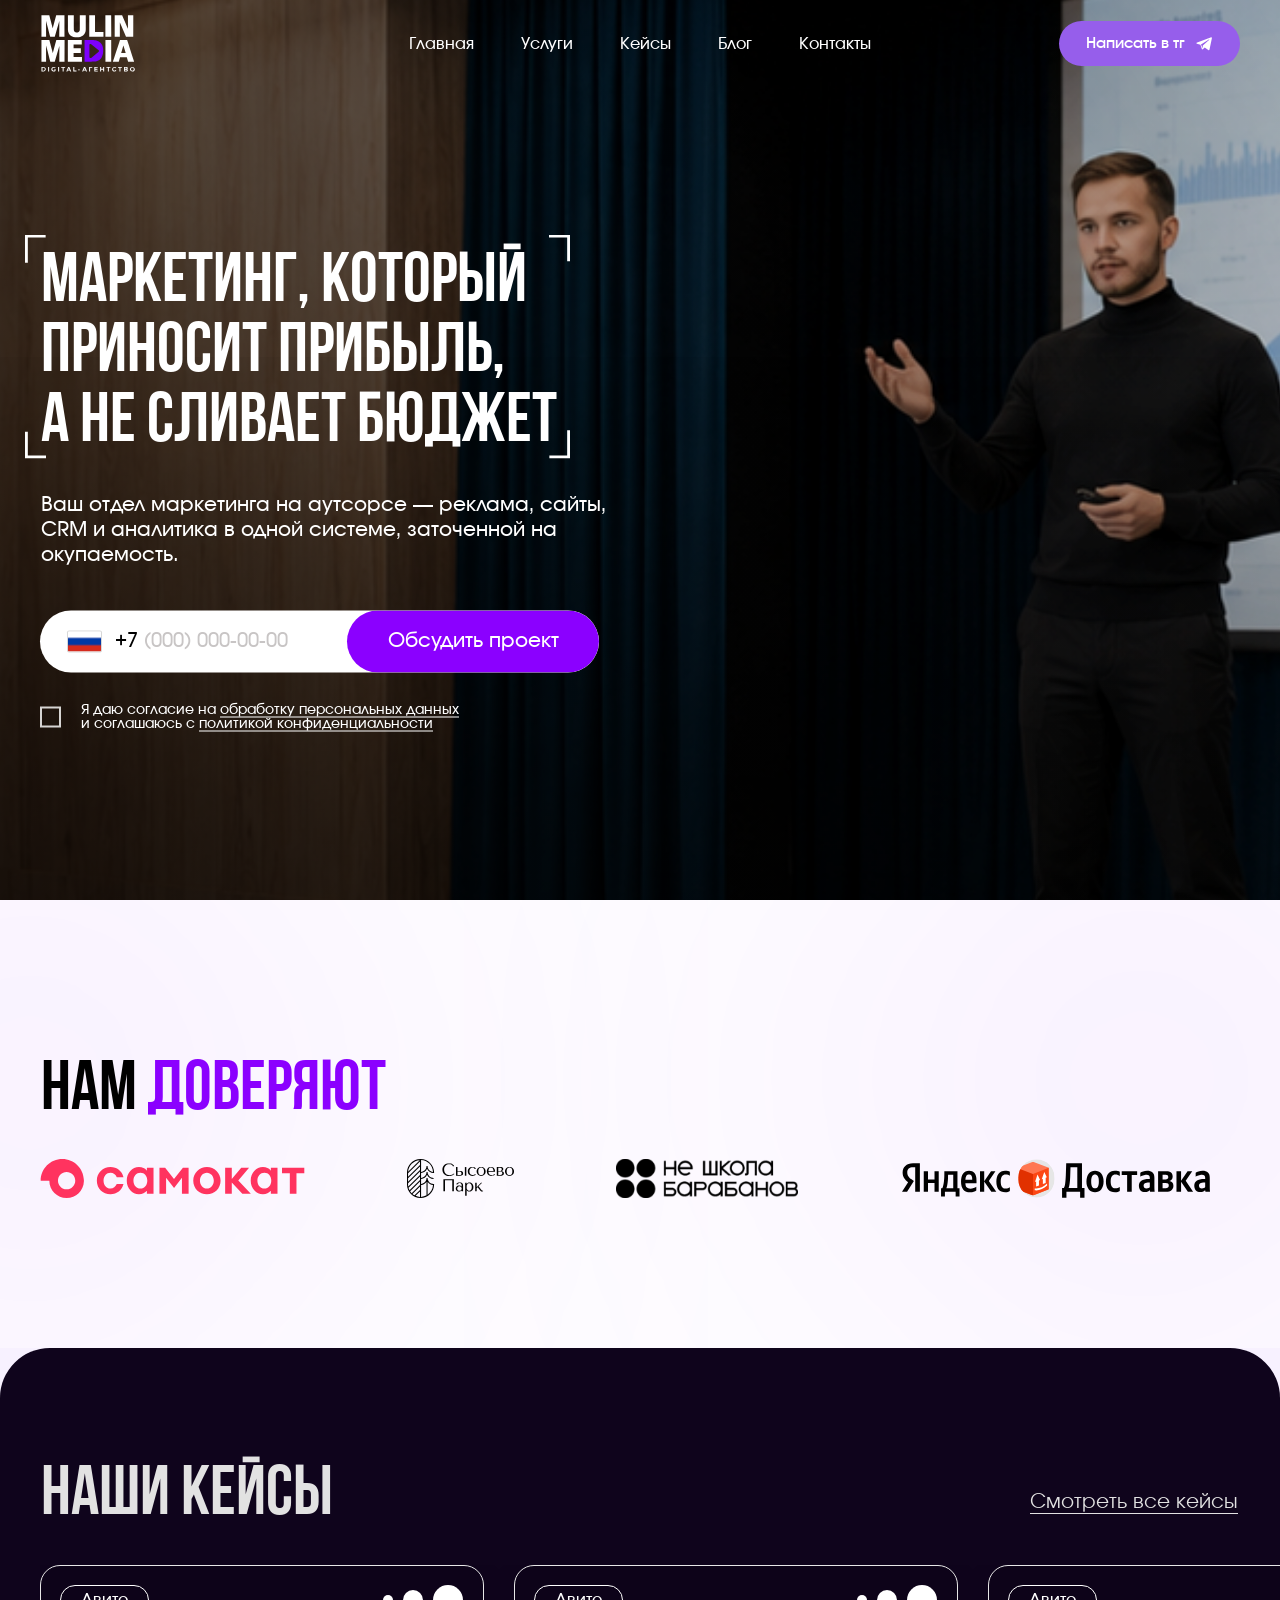
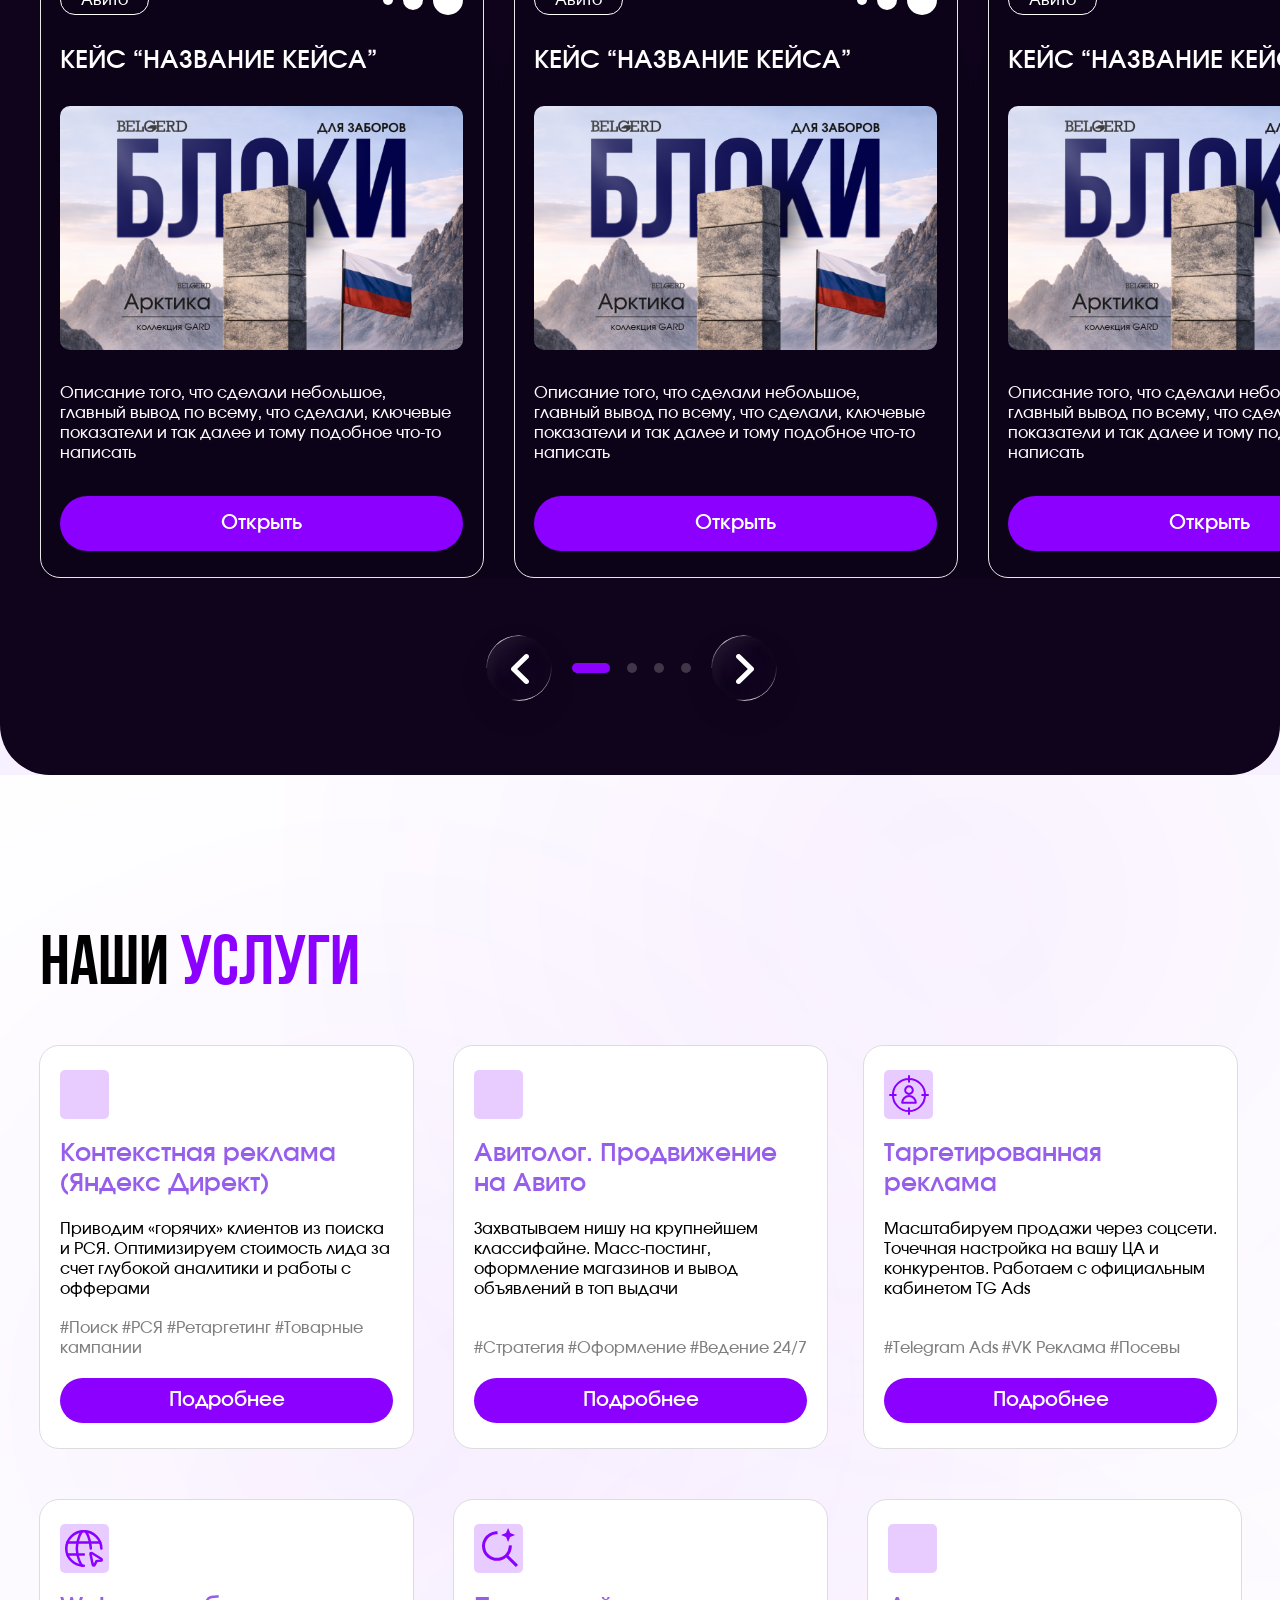
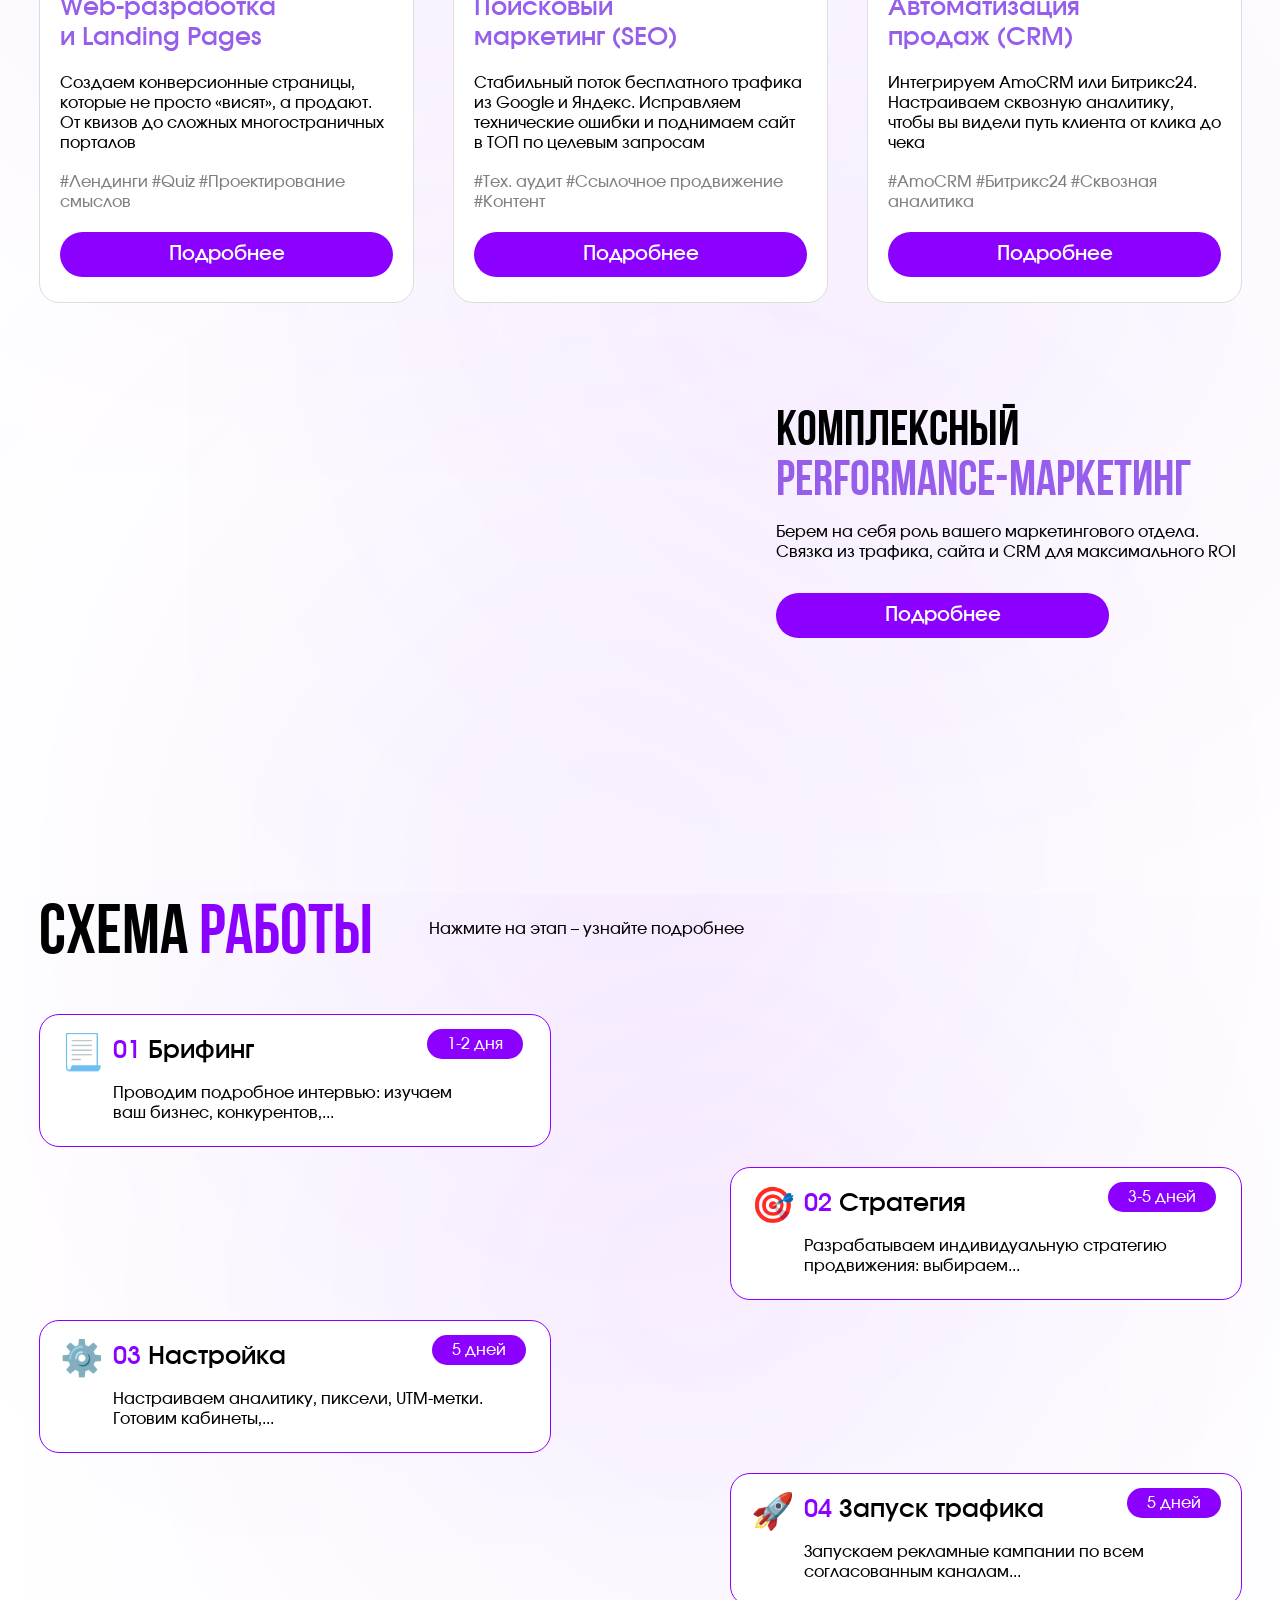
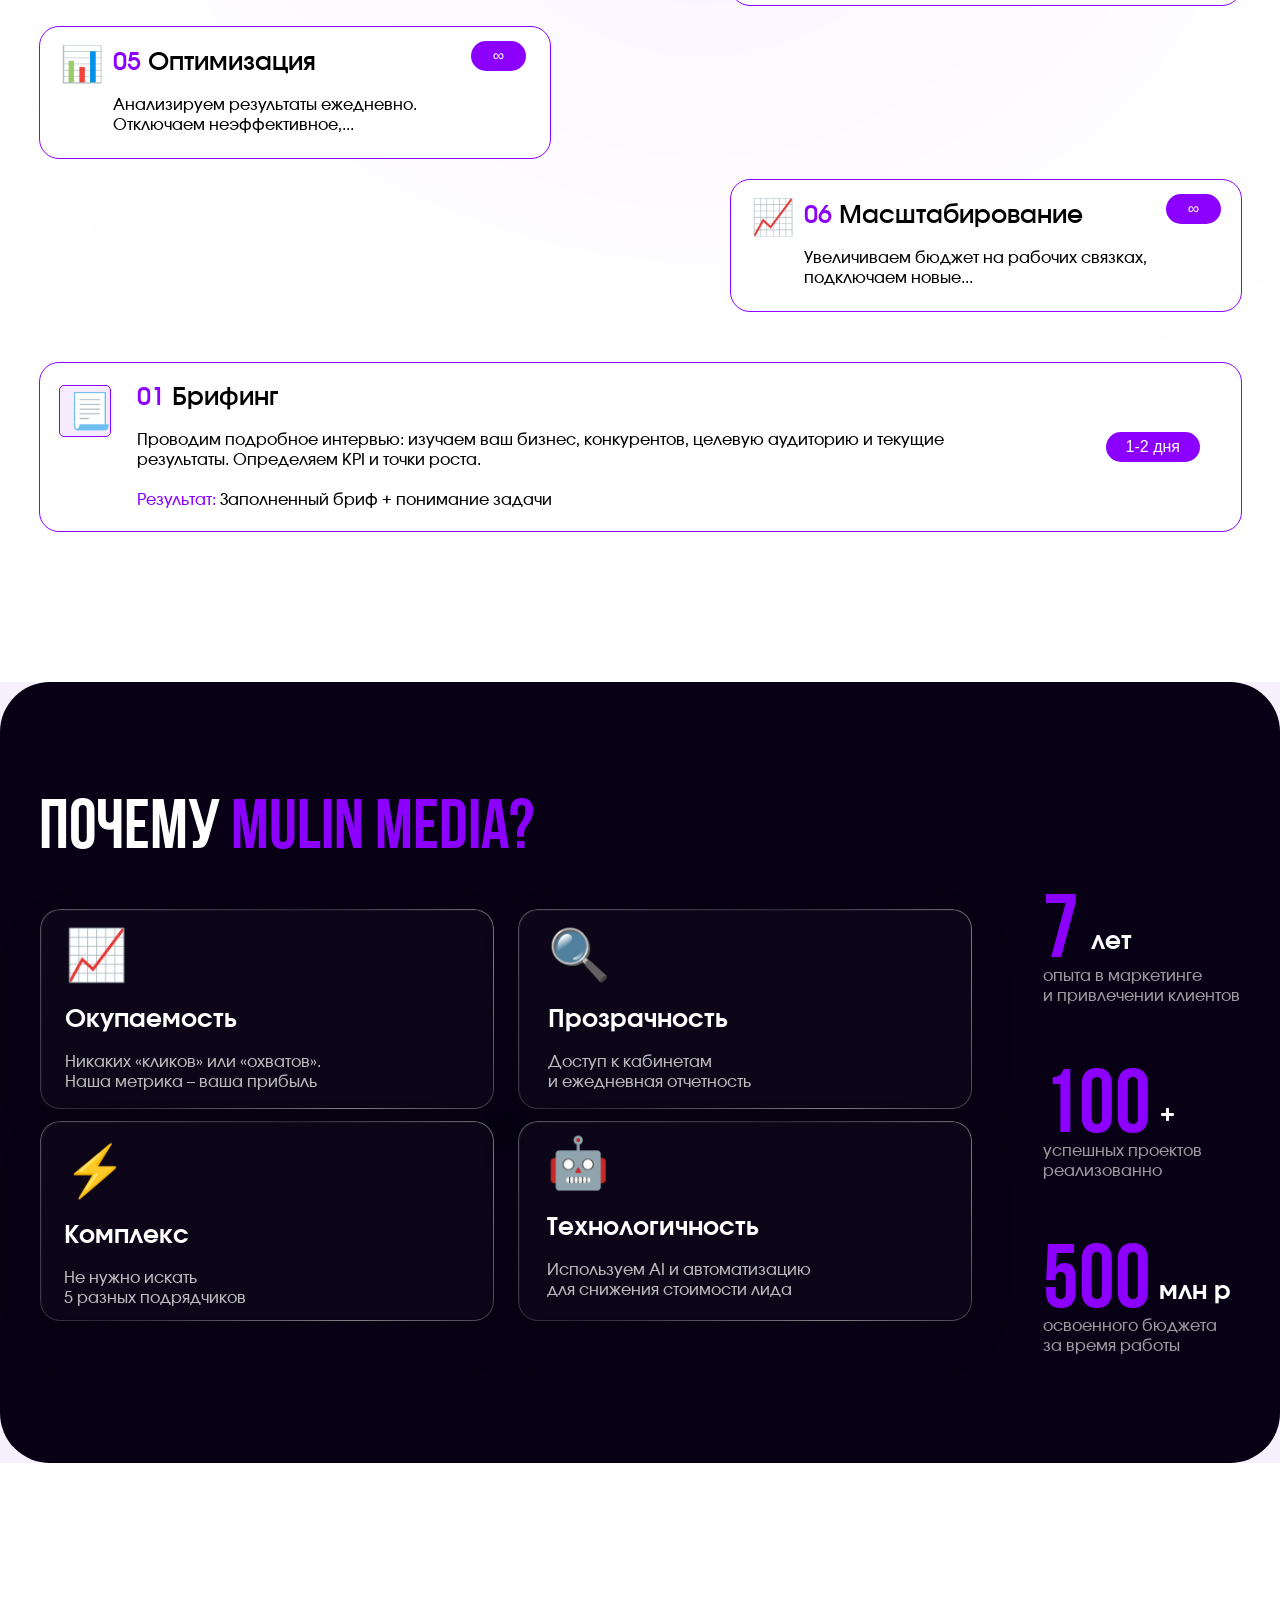
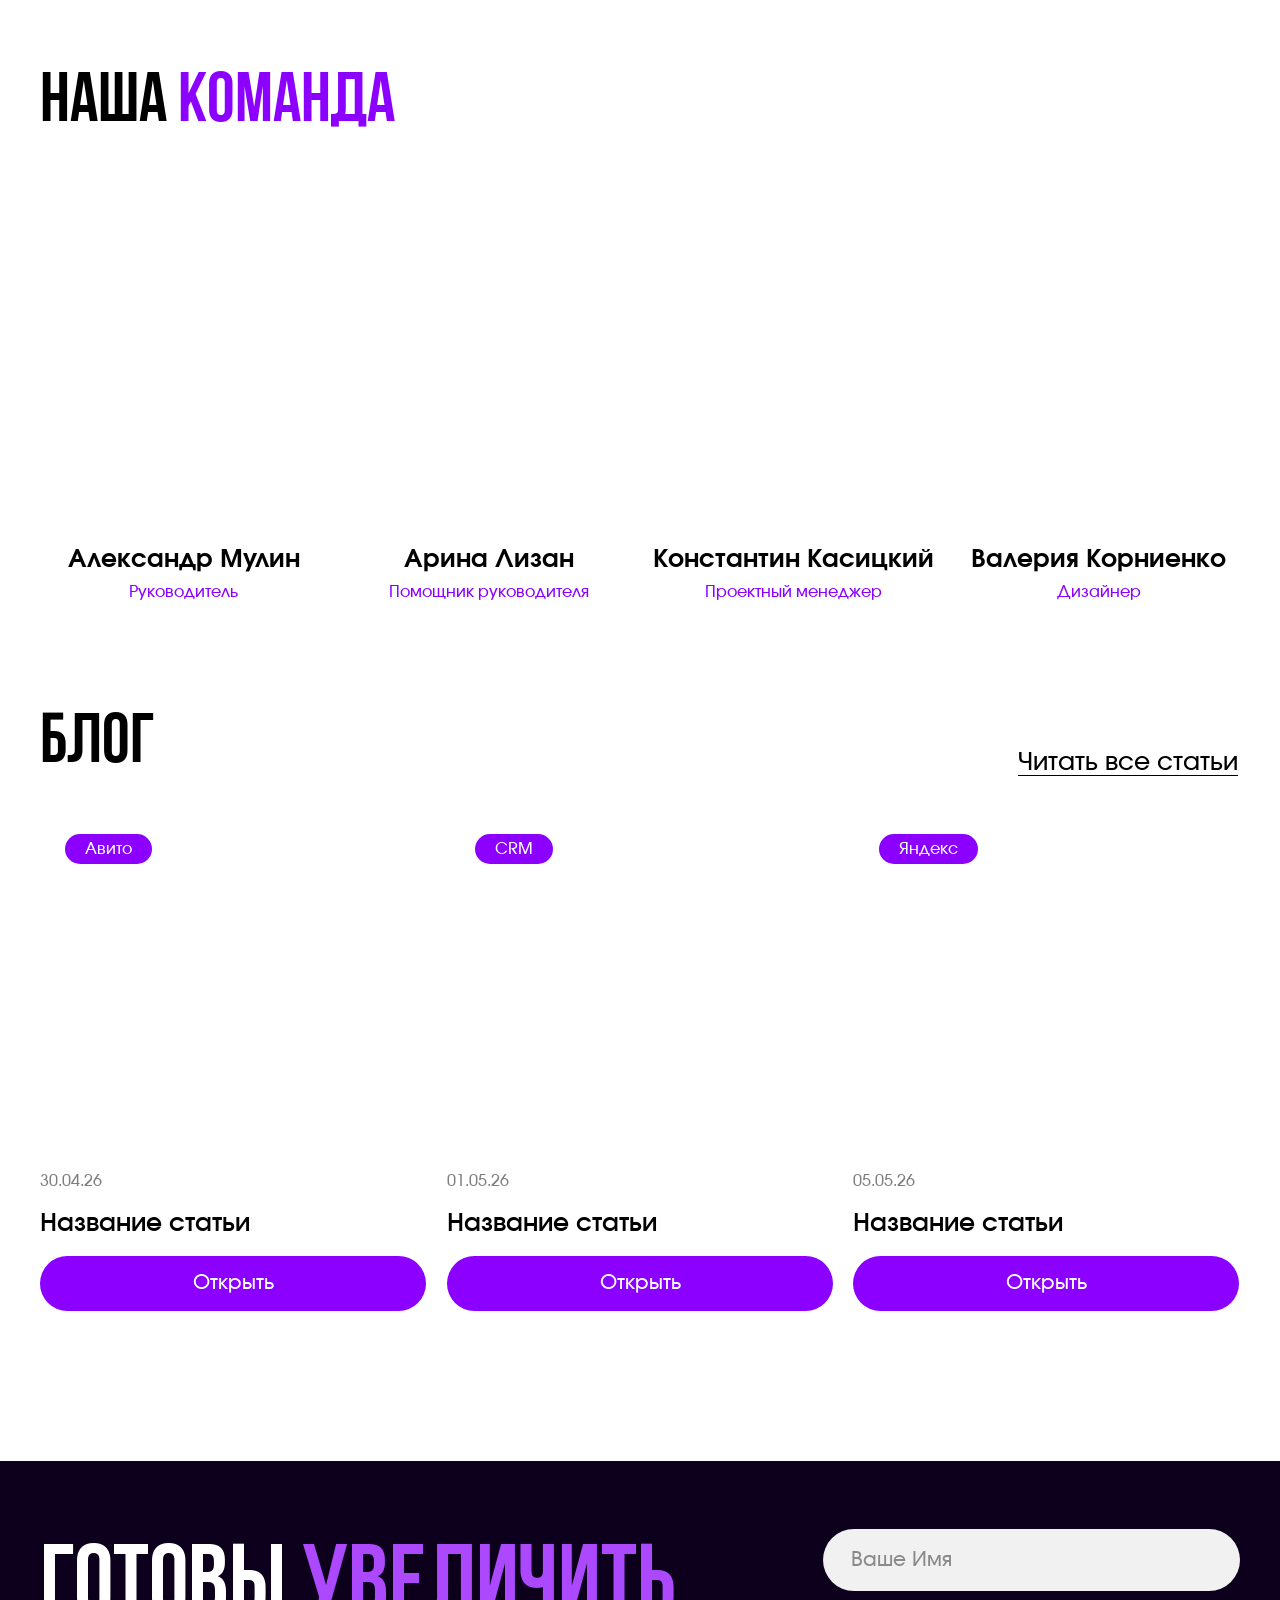
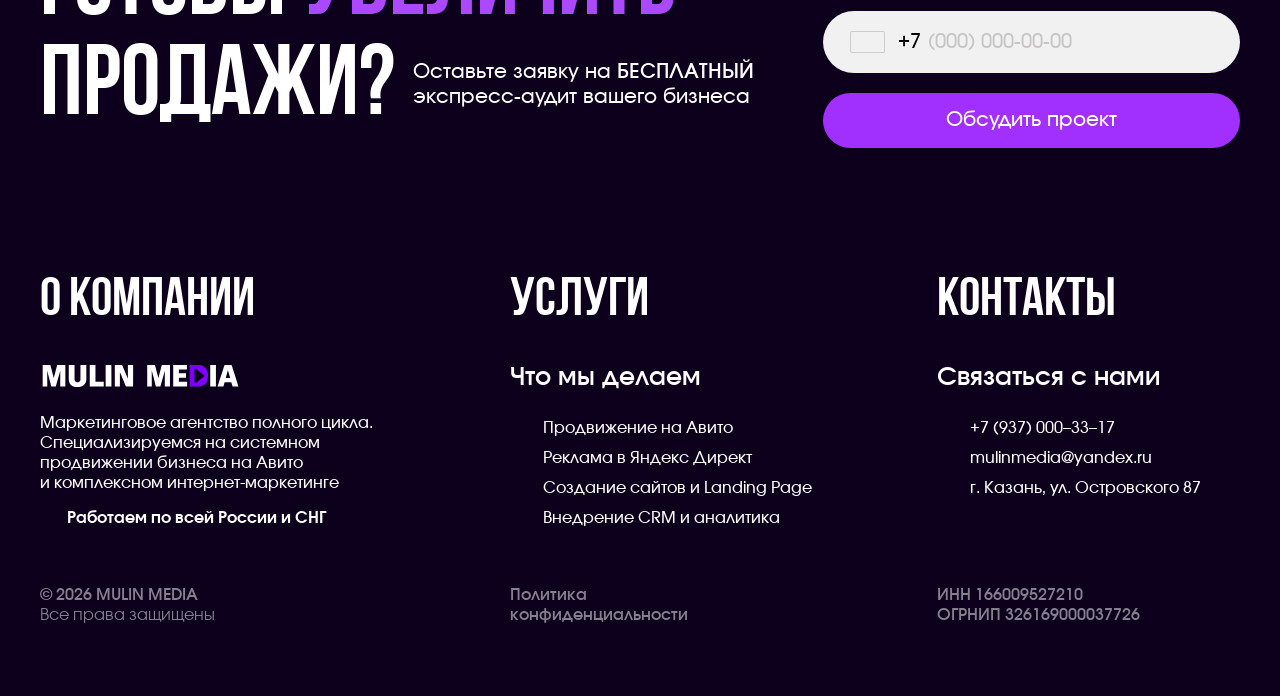
==== commit a82707e3: "111" ====
--- a/index.html
+++ b/index.html
@@ -3,9 +3,106 @@
   <head>
     <meta charset="UTF-8">
     <meta name="viewport" content="width=device-width, initial-scale=1.0">
-    <meta name="description" content="Mulin Media — комплексный performance-маркетинг с фокусом на окупаемость.">
-    <title>Mulin Media — performance-маркетинг</title>
+    <title>Digital-агентство: Авито, Директ, VK — Mulin Media</title>
+    <meta name="description" content="Mulin Media — digital-агентство полного цикла: продвижение на Авито, Яндекс Директ и VK, разработка сайтов, внедрение CRM и сквозной аналитики.">
+    <meta name="robots" content="index, follow, max-image-preview:large, max-snippet:-1, max-video-preview:-1">
+    <meta name="author" content="Mulin Media">
+    <meta name="theme-color" content="#0b0414">
+    <link rel="canonical" href="https://mulinmedia.ru/">
+    <link rel="alternate" hreflang="ru-RU" href="https://mulinmedia.ru/">
+    <link rel="alternate" hreflang="x-default" href="https://mulinmedia.ru/">
+    <meta property="og:locale" content="ru_RU">
+    <meta property="og:type" content="website">
+    <meta property="og:site_name" content="Mulin Media">
+    <meta property="og:title" content="Digital-агентство: Авито, Директ, VK — Mulin Media">
+    <meta property="og:description" content="Системный performance-маркетинг: реклама, сайты, CRM и аналитика с фокусом на окупаемость.">
+    <meta property="og:url" content="https://mulinmedia.ru/">
+    <meta property="og:image" content="https://mulinmedia.ru/assets/images/seo/og-default.png">
+    <meta property="og:image:secure_url" content="https://mulinmedia.ru/assets/images/seo/og-default.png">
+    <meta property="og:image:type" content="image/png">
+    <meta property="og:image:width" content="1200">
+    <meta property="og:image:height" content="630">
+    <meta property="og:image:alt" content="Mulin Media — маркетинг, который приносит прибыль">
+    <meta name="twitter:card" content="summary_large_image">
+    <meta name="twitter:title" content="Digital-агентство: Авито, Директ, VK — Mulin Media">
+    <meta name="twitter:description" content="Системный performance-маркетинг: реклама, сайты, CRM и аналитика с фокусом на окупаемость.">
+    <meta name="twitter:image" content="https://mulinmedia.ru/assets/images/seo/og-default.png">
+    <meta name="twitter:image:alt" content="Mulin Media — маркетинг, который приносит прибыль">
     <link rel="icon" href="./assets/favicon.svg?v=2" type="image/svg+xml">
+    <link rel="apple-touch-icon" href="./assets/images/seo/apple-touch-icon.png">
+    <link rel="manifest" href="./site.webmanifest">
+    <script type="application/ld+json">
+      {
+        "@context": "https://schema.org",
+        "@graph": [
+          {
+            "@type": ["Organization", "ProfessionalService"],
+            "@id": "https://mulinmedia.ru/#organization",
+            "name": "Mulin Media",
+            "url": "https://mulinmedia.ru/",
+            "logo": {
+              "@type": "ImageObject",
+              "url": "https://mulinmedia.ru/assets/images/seo/icon-512.png",
+              "width": 512,
+              "height": 512
+            },
+            "image": "https://mulinmedia.ru/assets/images/seo/og-default.png",
+            "description": "Digital-агентство полного цикла: продвижение на Авито, контекстная и таргетированная реклама, разработка сайтов, CRM и аналитика.",
+            "telephone": "+7-937-000-33-17",
+            "email": "mulinmedia@yandex.ru",
+            "taxID": "166009527210",
+            "address": {
+              "@type": "PostalAddress",
+              "streetAddress": "ул. Островского, 87",
+              "addressLocality": "Казань",
+              "addressRegion": "Республика Татарстан",
+              "addressCountry": "RU"
+            },
+            "areaServed": [
+              {"@type": "Country", "name": "Россия"},
+              {"@type": "Place", "name": "СНГ"}
+            ],
+            "founder": {
+              "@type": "Person",
+              "name": "Александр Мулин"
+            },
+            "sameAs": [
+              "https://t.me/sasha_mulin",
+              "https://wa.me/79370003317"
+            ],
+            "contactPoint": {
+              "@type": "ContactPoint",
+              "telephone": "+7-937-000-33-17",
+              "contactType": "sales",
+              "areaServed": "RU",
+              "availableLanguage": "Russian"
+            }
+          },
+          {
+            "@type": "WebSite",
+            "@id": "https://mulinmedia.ru/#website",
+            "url": "https://mulinmedia.ru/",
+            "name": "Mulin Media",
+            "inLanguage": "ru-RU",
+            "publisher": {"@id": "https://mulinmedia.ru/#organization"}
+          },
+          {
+            "@type": "WebPage",
+            "@id": "https://mulinmedia.ru/#webpage",
+            "url": "https://mulinmedia.ru/",
+            "name": "Digital-агентство: Авито, Директ, VK — Mulin Media",
+            "description": "Системный performance-маркетинг: реклама, сайты, CRM и аналитика с фокусом на окупаемость.",
+            "inLanguage": "ru-RU",
+            "isPartOf": {"@id": "https://mulinmedia.ru/#website"},
+            "about": {"@id": "https://mulinmedia.ru/#organization"}
+          }
+        ]
+      }
+    </script>
+    <link rel="preload" href="./assets/fonts/bebas-neue-cyrillic/BebasNeueCyrillic.ttf" as="font" type="font/ttf" crossorigin fetchpriority="high">
+    <link rel="preload" href="./assets/fonts/involve/Involve-Regular.ttf" as="font" type="font/ttf" crossorigin fetchpriority="high">
+    <link rel="preload" href="./assets/fonts/involve/Involve-Medium.ttf" as="font" type="font/ttf" crossorigin>
+    <link rel="preload" href="./assets/fonts/involve/Involve-SemiBold.ttf" as="font" type="font/ttf" crossorigin>
     <link rel="stylesheet" href="./css/main.css">
   </head>
   <body data-layout-page="home">
@@ -17,7 +114,7 @@
           <img class="hero__mobile-base" src="./assets/images/hero/hero-mask-mobile.png" alt="">
           <picture>
             <source media="(max-width: 767px)" srcset="./assets/images/hero/hero-office-mobile.png">
-            <img
+            <img decoding="async"
               class="hero__office"
               src="./assets/images/hero/hero-office-desktop.png"
               width="3515"
@@ -28,7 +125,7 @@
           </picture>
           <picture>
             <source media="(max-width: 767px)" srcset="./assets/images/hero/hero-person-mobile.png">
-            <img
+            <img decoding="async"
               class="hero__person"
               src="./assets/images/hero/hero-person-desktop.png"
               width="690"
@@ -70,7 +167,7 @@
             </div>
 
             <p class="hero__description">
-              Строим управляемые системы продаж через Директ, Авито, ТГ и соцсети. Интегрируем CRM и берем на себя всю техническую часть
+              Ваш отдел маркетинга на аутсорсе — реклама, сайты, CRM и аналитика в одной системе, заточенной на окупаемость.
             </p>
 
             <form class="lead-form hero__form" action="#" method="post" novalidate>
@@ -127,61 +224,116 @@
               class="trusted__slider"
               data-trusted-slider
               tabindex="0"
-              aria-label="Клиенты Mulin Media. На мобильном устройстве листайте логотипы в сторону."
+              aria-label="Клиенты Mulin Media. Логотипы движутся автоматически справа налево."
             >
               <ul class="trusted__list">
+                <li class="trusted__item trusted__item--samokat">
+                  <div class="trusted__card">
+                    <span class="trusted__logo-box">
+                      <img
+                        class="trusted__logo"
+                        src="./assets/images/trusted/samokat.svg"
+                        width="1000"
+                        height="147"
+                        alt="Самокат"
+                        loading="lazy"
+                      >
+                    </span>
+                  </div>
+                </li>
+                <li class="trusted__item trusted__item--sysoevo-park">
+                  <div class="trusted__card">
+                    <span class="trusted__logo-box">
+                      <img
+                        class="trusted__logo"
+                        src="./assets/images/trusted/sysoevo-park.svg"
+                        width="108"
+                        height="40"
+                        alt="Сысоево Парк"
+                        loading="lazy"
+                      >
+                    </span>
+                  </div>
+                </li>
+                <li class="trusted__item trusted__item--drum-school">
+                  <div class="trusted__card">
+                    <span class="trusted__logo-box">
+                      <img
+                        class="trusted__logo"
+                        src="./assets/images/trusted/ne-shkola-barabanov.svg"
+                        width="182"
+                        height="39"
+                        alt="Не Школа Барабанов"
+                        loading="lazy"
+                      >
+                    </span>
+                  </div>
+                </li>
                 <li class="trusted__item trusted__item--yandex">
                   <div class="trusted__card">
-                    <picture class="trusted__logo-box trusted__logo-box--yandex">
-                      <source media="(max-width: 767px)" srcset="./assets/images/trusted/yandex-delivery-mobile.png">
+                    <span class="trusted__logo-box">
                       <img
                         class="trusted__logo"
-                        src="./assets/images/trusted/yandex-delivery-desktop.png"
-                        width="316"
-                        height="39"
+                        src="./assets/images/trusted/yandex-delivery.svg"
+                        width="1000"
+                        height="125"
                         alt="Яндекс Доставка"
                         loading="lazy"
                       >
-                    </picture>
+                    </span>
                   </div>
                 </li>
-                <li class="trusted__item trusted__item--drum-school">
+                <li class="trusted__item trusted__item--depstroy">
                   <div class="trusted__card">
-                    <span class="trusted__logo-box trusted__logo-box--drum-school">
+                    <span class="trusted__logo-box">
                       <img
                         class="trusted__logo"
-                        src="./assets/images/trusted/ne-shkola-barabanov.png"
-                        width="182"
-                        height="39"
-                        alt="Не школа барабанов"
+                        src="./assets/images/trusted/depstroy.svg"
+                        width="82"
+                        height="13"
+                        alt="Депстрой"
                         loading="lazy"
                       >
                     </span>
                   </div>
                 </li>
-                <li class="trusted__item trusted__item--roistat">
+                <li class="trusted__item trusted__item--belgerd">
                   <div class="trusted__card">
-                    <span class="trusted__logo-box trusted__logo-box--roistat">
+                    <span class="trusted__logo-box">
                       <img
-                        class="trusted__logo trusted__logo--roistat"
-                        src="./assets/images/trusted/roistat.png"
-                        width="219"
-                        height="87"
-                        alt="Roistat"
+                        class="trusted__logo"
+                        src="./assets/images/trusted/belgerd.svg"
+                        width="262"
+                        height="48"
+                        alt="BELGERD"
                         loading="lazy"
                       >
                     </span>
                   </div>
                 </li>
-                <li class="trusted__item trusted__item--belgerd">
+                <li class="trusted__item trusted__item--all-service-group">
                   <div class="trusted__card">
-                    <span class="trusted__logo-box trusted__logo-box--belgerd">
+                    <span class="trusted__logo-box">
                       <img
                         class="trusted__logo"
-                        src="./assets/images/trusted/belgerd.png"
-                        width="230"
-                        height="39"
-                        alt="Belgerd"
+                        src="./assets/images/trusted/all-service-group.svg"
+                        width="221"
+                        height="61"
+                        alt="All Service Group"
+                        loading="lazy"
+                      >
+                    </span>
+                  </div>
+                </li>
+                <li class="trusted__item trusted__item--ramal">
+                  <div class="trusted__card">
+                    <span class="trusted__logo-box">
+                      <img
+                        class="trusted__logo"
+                        src="./assets/images/trusted/ramal.svg"
+                        width="876"
+                        height="204"
+                        alt="РАМАЛЬ"
                         loading="lazy"
                       >
                     </span>
@@ -197,17 +349,17 @@
             <div class="cases__background-base">
               <picture>
                 <source media="(max-width: 767px)" srcset="./assets/images/cases/background-base-mobile.png">
-                <img src="./assets/images/cases/background-base-desktop.png" alt="">
+                <img loading="lazy" decoding="async" src="./assets/images/cases/background-base-desktop.png" alt="">
               </picture>
             </div>
             <picture class="cases__background-overlay">
               <source media="(max-width: 767px)" srcset="./assets/images/cases/background-overlay-mobile.png">
-              <img src="./assets/images/cases/background-overlay-desktop.png" alt="">
+              <img loading="lazy" decoding="async" src="./assets/images/cases/background-overlay-desktop.png" alt="">
             </picture>
             <div class="cases__background-light">
               <picture>
                 <source media="(max-width: 767px)" srcset="./assets/images/cases/background-light-mobile.png">
-                <img src="./assets/images/cases/background-light-desktop.png" alt="">
+                <img loading="lazy" decoding="async" src="./assets/images/cases/background-light-desktop.png" alt="">
               </picture>
             </div>
           </div>
@@ -218,10 +370,10 @@
 
             <div class="cases__controls cases__controls--mobile" aria-label="Переключение кейсов">
               <button class="cases__mobile-control" type="button" data-cases-prev aria-label="Предыдущий кейс">
-                <img src="./assets/images/cases/arrow-prev.svg" width="18" height="30" alt="">
+                <img loading="lazy" decoding="async" src="./assets/images/cases/arrow-prev.svg" width="18" height="30" alt="">
               </button>
               <button class="cases__mobile-control cases__mobile-control--next" type="button" data-cases-next aria-label="Следующий кейс">
-                <img src="./assets/images/cases/arrow-next.svg" width="18" height="30" alt="">
+                <img loading="lazy" decoding="async" src="./assets/images/cases/arrow-next.svg" width="18" height="30" alt="">
               </button>
             </div>
           </div>
@@ -233,7 +385,7 @@
                   <span class="case-card__tag">Авито</span>
                   <picture class="case-card__metrics" aria-hidden="true">
                     <source media="(max-width: 767px)" srcset="./assets/images/cases/metrics-mobile.svg">
-                    <img src="./assets/images/cases/metrics-desktop.svg" width="80" height="30" alt="">
+                    <img loading="lazy" decoding="async" src="./assets/images/cases/metrics-desktop.svg" width="80" height="30" alt="">
                   </picture>
                   <h3 class="case-card__title">Кейс “Название кейса”</h3>
                   <div class="case-card__media">
@@ -255,7 +407,7 @@
                   <span class="case-card__tag">Авито</span>
                   <picture class="case-card__metrics" aria-hidden="true">
                     <source media="(max-width: 767px)" srcset="./assets/images/cases/metrics-mobile.svg">
-                    <img src="./assets/images/cases/metrics-desktop.svg" width="80" height="30" alt="">
+                    <img loading="lazy" decoding="async" src="./assets/images/cases/metrics-desktop.svg" width="80" height="30" alt="">
                   </picture>
                   <h3 class="case-card__title">Кейс “Название кейса”</h3>
                   <div class="case-card__media">
@@ -277,7 +429,7 @@
                   <span class="case-card__tag">Авито</span>
                   <picture class="case-card__metrics" aria-hidden="true">
                     <source media="(max-width: 767px)" srcset="./assets/images/cases/metrics-mobile.svg">
-                    <img src="./assets/images/cases/metrics-desktop.svg" width="80" height="30" alt="">
+                    <img loading="lazy" decoding="async" src="./assets/images/cases/metrics-desktop.svg" width="80" height="30" alt="">
                   </picture>
                   <h3 class="case-card__title">Кейс “Название кейса”</h3>
                   <div class="case-card__media">
@@ -299,7 +451,7 @@
                   <span class="case-card__tag">Авито</span>
                   <picture class="case-card__metrics" aria-hidden="true">
                     <source media="(max-width: 767px)" srcset="./assets/images/cases/metrics-mobile.svg">
-                    <img src="./assets/images/cases/metrics-desktop-alt.svg" width="80" height="30" alt="">
+                    <img loading="lazy" decoding="async" src="./assets/images/cases/metrics-desktop-alt.svg" width="80" height="30" alt="">
                   </picture>
                   <h3 class="case-card__title">Кейс “Название кейса”</h3>
                   <div class="case-card__media">
@@ -320,7 +472,7 @@
 
           <div class="cases__controls cases__controls--desktop" aria-label="Переключение кейсов">
             <button class="cases__desktop-control cases__desktop-control--prev" type="button" data-cases-prev aria-label="Предыдущий кейс">
-              <img src="./assets/images/cases/arrow-next.svg" width="18" height="30" alt="">
+              <img loading="lazy" decoding="async" src="./assets/images/cases/arrow-next.svg" width="18" height="30" alt="">
             </button>
             <div class="cases__dots" role="group" aria-label="Выбор кейса">
               <button class="cases__dot" type="button" data-cases-dot="0" aria-label="Показать кейс 1"></button>
@@ -329,7 +481,7 @@
               <button class="cases__dot" type="button" data-cases-dot="3" aria-label="Показать кейс 4"></button>
             </div>
             <button class="cases__desktop-control cases__desktop-control--next" type="button" data-cases-next aria-label="Следующий кейс">
-              <img src="./assets/images/cases/arrow-next.svg" width="18" height="30" alt="">
+              <img loading="lazy" decoding="async" src="./assets/images/cases/arrow-next.svg" width="18" height="30" alt="">
             </button>
           </div>
           <p class="visually-hidden" data-cases-status aria-live="polite">Показан первый кейс</p>
@@ -337,28 +489,28 @@
 
         <section class="services" id="services" aria-labelledby="services-title" data-services>
           <div class="services__background" aria-hidden="true">
-            <img
+            <img loading="lazy" decoding="async"
               class="services__ellipse services__ellipse--top-right"
               src="./assets/images/services/ellipse-top-right.svg"
               width="1356"
               height="1356"
               alt=""
             >
-            <img
+            <img loading="lazy" decoding="async"
               class="services__ellipse services__ellipse--left"
               src="./assets/images/services/ellipse-left.svg"
               width="1356"
               height="1356"
               alt=""
             >
-            <img
+            <img loading="lazy" decoding="async"
               class="services__ellipse services__ellipse--right"
               src="./assets/images/services/ellipse-right.svg"
               width="1356"
               height="1356"
               alt=""
             >
-            <img
+            <img loading="lazy" decoding="async"
               class="services__ellipse services__ellipse--bottom"
               src="./assets/images/services/ellipse-bottom.svg"
               width="1356"
@@ -377,13 +529,13 @@
                 <article class="service-card">
                   <span class="service-card__icon" aria-hidden="true">
                     <span class="service-card__icon-crop service-card__icon-crop--context">
-                      <img src="./assets/images/services/icon-context.png" alt="">
+                      <img loading="lazy" decoding="async" src="./assets/images/services/icon-context.png" alt="">
                     </span>
                   </span>
                   <h3 class="service-card__title">Контекстная реклама<br>(Яндекс Директ)</h3>
                   <p class="service-card__description service-card__description--context">Приводим «горячих» клиентов из поиска и РСЯ. Оптимизируем стоимость лида за счет глубокой аналитики и работы с офферами</p>
                   <p class="service-card__tags">#Поиск #РСЯ #Ретаргетинг #Товарные кампании</p>
-                  <a class="service-card__button" href="#contacts">Подробнее</a>
+                  <a class="service-card__button" href="./yandex-direct.html">Подробнее</a>
                 </article>
               </li>
 
@@ -391,44 +543,44 @@
                 <article class="service-card service-card--avito">
                   <span class="service-card__icon service-card__icon--avito" aria-hidden="true">
                     <span class="service-card__icon-crop service-card__icon-crop--avito">
-                      <img src="./assets/images/services/icon-avito.png" alt="">
+                      <img loading="lazy" decoding="async" src="./assets/images/services/icon-avito.png" alt="">
                     </span>
                   </span>
                   <h3 class="service-card__title">Авитолог. Продвижение<br>на Авито</h3>
                   <p class="service-card__description service-card__description--avito">Захватываем нишу на крупнейшем классифайне. Масс-постинг, оформление магазинов и вывод объявлений в топ выдачи</p>
                   <p class="service-card__tags">#Стратегия #Оформление #Ведение 24/7</p>
-                  <a class="service-card__button" href="#contacts">Подробнее</a>
+                  <a class="service-card__button" href="./avito.html">Подробнее</a>
                 </article>
               </li>
 
               <li class="services__item services__item--target">
                 <article class="service-card service-card--target">
                   <span class="service-card__icon" aria-hidden="true">
-                    <img class="service-card__icon-vector service-card__icon-vector--target" src="./assets/images/services/icon-target.svg" alt="">
+                    <img loading="lazy" decoding="async" class="service-card__icon-vector service-card__icon-vector--target" src="./assets/images/services/icon-target.svg" alt="">
                   </span>
                   <h3 class="service-card__title">Таргетированная<br>реклама</h3>
                   <p class="service-card__description">Масштабируем продажи через соцсети. Точечная настройка на вашу ЦА и конкурентов. Работаем с официальным кабинетом TG Ads</p>
                   <p class="service-card__tags">#Telegram Ads #VK Реклама #Посевы</p>
-                  <a class="service-card__button" href="#contacts">Подробнее</a>
+                  <a class="service-card__button" href="./vk-ads.html">Подробнее</a>
                 </article>
               </li>
 
               <li class="services__item">
                 <article class="service-card">
                   <span class="service-card__icon" aria-hidden="true">
-                    <img class="service-card__icon-vector service-card__icon-vector--web" src="./assets/images/services/icon-web.svg" alt="">
+                    <img loading="lazy" decoding="async" class="service-card__icon-vector service-card__icon-vector--web" src="./assets/images/services/icon-web.svg" alt="">
                   </span>
                   <h3 class="service-card__title">Web-разработка<br>и Landing Pages</h3>
                   <p class="service-card__description">Создаем конверсионные страницы, которые не просто «висят», а продают. От квизов до сложных многостраничных порталов</p>
                   <p class="service-card__tags">#Лендинги #Quiz #Проектирование смыслов</p>
-                  <a class="service-card__button" href="#contacts">Подробнее</a>
+                  <a class="service-card__button" href="./seo.html">Подробнее</a>
                 </article>
               </li>
 
               <li class="services__item">
                 <article class="service-card">
                   <span class="service-card__icon" aria-hidden="true">
-                    <img class="service-card__icon-vector service-card__icon-vector--seo" src="./assets/images/services/icon-seo.svg" alt="">
+                    <img loading="lazy" decoding="async" class="service-card__icon-vector service-card__icon-vector--seo" src="./assets/images/services/icon-seo.svg" alt="">
                   </span>
                   <h3 class="service-card__title">Поисковый<br>маркетинг (SEO)</h3>
                   <p class="service-card__description">Стабильный поток бесплатного трафика из Google и Яндекс. Исправляем технические ошибки и поднимаем сайт в ТОП по целевым запросам</p>
@@ -441,7 +593,7 @@
                 <article class="service-card service-card--crm">
                   <span class="service-card__icon" aria-hidden="true">
                     <span class="service-card__icon-crop service-card__icon-crop--crm">
-                      <img src="./assets/images/services/icon-crm.png" alt="">
+                      <img loading="lazy" decoding="async" src="./assets/images/services/icon-crm.png" alt="">
                     </span>
                   </span>
                   <h3 class="service-card__title">Автоматизация<br>продаж (CRM)</h3>
@@ -454,7 +606,7 @@
 
             <article class="services-promo">
               <div class="services-promo__media" aria-hidden="true">
-                <img src="./assets/images/services/performance-marketing.png" alt="">
+                <img loading="lazy" decoding="async" src="./assets/images/services/performance-marketing.png" alt="">
               </div>
               <h3 class="services-promo__title">
                 <span>Комплексный</span>
@@ -468,9 +620,9 @@
 
         <section class="workflow" aria-labelledby="workflow-title" data-workflow>
           <div class="workflow__background" aria-hidden="true">
-            <img class="workflow__ellipse workflow__ellipse--top" src="./assets/images/workflow/ellipse-top.svg" width="1356" height="1356" alt="">
-            <img class="workflow__ellipse workflow__ellipse--right" src="./assets/images/workflow/ellipse-right.svg" width="1356" height="1356" alt="">
-            <img class="workflow__ellipse workflow__ellipse--left" src="./assets/images/workflow/ellipse-left.svg" width="1356" height="1356" alt="">
+            <img loading="lazy" decoding="async" class="workflow__ellipse workflow__ellipse--top" src="./assets/images/workflow/ellipse-top.svg" width="1356" height="1356" alt="">
+            <img loading="lazy" decoding="async" class="workflow__ellipse workflow__ellipse--right" src="./assets/images/workflow/ellipse-right.svg" width="1356" height="1356" alt="">
+            <img loading="lazy" decoding="async" class="workflow__ellipse workflow__ellipse--left" src="./assets/images/workflow/ellipse-left.svg" width="1356" height="1356" alt="">
           </div>
 
           <div class="workflow__container container">
@@ -481,7 +633,7 @@
               <p class="workflow__hint">Нажмите на этап – узнайте подробнее</p>
             </div>
 
-            <img
+            <img loading="lazy" decoding="async"
               class="workflow__lines"
               src="./assets/images/workflow/connector-lines-desktop.svg"
               width="594"
@@ -645,19 +797,19 @@
         <section class="why-us" id="about" aria-labelledby="why-us-title" data-why-us>
           <div class="why-us__background" aria-hidden="true">
             <div class="why-us__backdrop-wrap">
-              <img class="why-us__backdrop why-us__backdrop--desktop" src="./assets/images/why-us/background-desktop.png" width="1725" height="912" alt="">
-              <img class="why-us__backdrop why-us__backdrop--mobile" src="./assets/images/why-us/background-mobile.png" width="1725" height="912" alt="">
+              <img loading="lazy" decoding="async" class="why-us__backdrop why-us__backdrop--desktop" src="./assets/images/why-us/background-desktop.png" width="1725" height="912" alt="">
+              <img loading="lazy" decoding="async" class="why-us__backdrop why-us__backdrop--mobile" src="./assets/images/why-us/background-mobile.png" width="1725" height="912" alt="">
             </div>
 
             <div class="why-us__wordmark-wrap">
-              <img class="why-us__wordmark why-us__wordmark--desktop" src="./assets/images/why-us/wordmark-desktop.svg" width="1702" height="308" alt="">
-              <img class="why-us__wordmark why-us__wordmark--mobile" src="./assets/images/why-us/wordmark-mobile.svg" width="1702" height="308" alt="">
+              <img loading="lazy" decoding="async" class="why-us__wordmark why-us__wordmark--desktop" src="./assets/images/why-us/wordmark-desktop.svg" width="1702" height="308" alt="">
+              <img loading="lazy" decoding="async" class="why-us__wordmark why-us__wordmark--mobile" src="./assets/images/why-us/wordmark-mobile.svg" width="1702" height="308" alt="">
             </div>
 
             <div class="why-us__light-wrap">
               <div class="why-us__light-beam">
-                <img class="why-us__light why-us__light--desktop" src="./assets/images/why-us/light-source-desktop.png" width="1200" height="1200" alt="">
-                <img class="why-us__light why-us__light--mobile" src="./assets/images/why-us/light-source-mobile.png" width="1200" height="1200" alt="">
+                <img loading="lazy" decoding="async" class="why-us__light why-us__light--desktop" src="./assets/images/why-us/light-source-desktop.png" width="1200" height="1200" alt="">
+                <img loading="lazy" decoding="async" class="why-us__light why-us__light--mobile" src="./assets/images/why-us/light-source-mobile.png" width="1200" height="1200" alt="">
               </div>
             </div>
           </div>
@@ -744,10 +896,10 @@
 
         <div class="content-showcase">
           <div class="content-showcase__background" aria-hidden="true">
-            <img class="content-showcase__ellipse content-showcase__ellipse--top-right" src="./assets/images/content-glows/ellipse-4699.svg" width="1356" height="1356" alt="">
-            <img class="content-showcase__ellipse content-showcase__ellipse--top-left" src="./assets/images/content-glows/ellipse-4704.svg" width="1356" height="1356" alt="">
-            <img class="content-showcase__ellipse content-showcase__ellipse--middle-left" src="./assets/images/content-glows/ellipse-4700.svg" width="1356" height="1356" alt="">
-            <img class="content-showcase__ellipse content-showcase__ellipse--bottom-right" src="./assets/images/content-glows/ellipse-4701.svg" width="1356" height="1356" alt="">
+            <img loading="lazy" decoding="async" class="content-showcase__ellipse content-showcase__ellipse--top-right" src="./assets/images/content-glows/ellipse-4699.svg" width="1356" height="1356" alt="">
+            <img loading="lazy" decoding="async" class="content-showcase__ellipse content-showcase__ellipse--top-left" src="./assets/images/content-glows/ellipse-4704.svg" width="1356" height="1356" alt="">
+            <img loading="lazy" decoding="async" class="content-showcase__ellipse content-showcase__ellipse--middle-left" src="./assets/images/content-glows/ellipse-4700.svg" width="1356" height="1356" alt="">
+            <img loading="lazy" decoding="async" class="content-showcase__ellipse content-showcase__ellipse--bottom-right" src="./assets/images/content-glows/ellipse-4701.svg" width="1356" height="1356" alt="">
           </div>
 
           <section class="team" aria-labelledby="team-title" data-team>
@@ -756,22 +908,21 @@
 
               <div class="team__controls" aria-label="Переключение сотрудников">
                 <button class="team__control team__control--prev" type="button" data-team-prev aria-label="Предыдущий сотрудник">
-                  <img class="team__arrow team__arrow--desktop" src="./assets/images/team/arrow-prev-desktop.svg" width="18" height="30" alt="">
-                  <img class="team__arrow team__arrow--mobile" src="./assets/images/team/arrow-prev-mobile.svg" width="18" height="30" alt="">
+                  <img loading="lazy" decoding="async" class="team__arrow team__arrow--desktop" src="./assets/images/team/arrow-prev-desktop.svg" width="18" height="30" alt="">
+                  <img loading="lazy" decoding="async" class="team__arrow team__arrow--mobile" src="./assets/images/team/arrow-prev-mobile.svg" width="18" height="30" alt="">
                 </button>
                 <button class="team__control team__control--next" type="button" data-team-next aria-label="Следующий сотрудник">
-                  <img class="team__arrow team__arrow--desktop" src="./assets/images/team/arrow-next-desktop.svg" width="18" height="30" alt="">
-                  <img class="team__arrow team__arrow--mobile" src="./assets/images/team/arrow-next-mobile.svg" width="18" height="30" alt="">
+                  <img loading="lazy" decoding="async" class="team__arrow team__arrow--desktop" src="./assets/images/team/arrow-next-desktop.svg" width="18" height="30" alt="">
+                  <img loading="lazy" decoding="async" class="team__arrow team__arrow--mobile" src="./assets/images/team/arrow-next-mobile.svg" width="18" height="30" alt="">
                 </button>
               </div>
 
               <div class="team__viewport" aria-live="polite">
                 <ul class="team__list">
-                  <li class="team__item team__item--alexander is-active" data-team-slide>
+                  <li class="team__item is-active" data-team-slide>
                     <article class="team-card">
                       <div class="team-card__photo">
-                        <img class="team-card__sprite team-card__sprite--desktop" src="./assets/images/team/team-desktop-export.png" width="1201" height="540" alt="Александр Мулин">
-                        <img class="team-card__sprite team-card__sprite--mobile" src="./assets/images/team/team-mobile-export.png" width="350" height="581" alt="Александр Мулин">
+                        <img loading="lazy" decoding="async" class="team-card__image" src="./assets/images/team/members/alexander-mulin.webp" width="900" height="1117" alt="Александр Мулин">
                       </div>
                       <div class="team-card__info">
                         <h3 class="team-card__name">Александр Мулин</h3>
@@ -780,22 +931,46 @@
                     </article>
                   </li>
 
-                  <li class="team__item team__item--akmal" data-team-slide>
+                  <li class="team__item" data-team-slide>
                     <article class="team-card">
                       <div class="team-card__photo">
-                        <img class="team-card__sprite team-card__sprite--desktop" src="./assets/images/team/team-desktop-export.png" width="1201" height="540" alt="Акмалхон Хомидов">
+                        <img loading="lazy" decoding="async" class="team-card__image" src="./assets/images/team/members/arina-lizan.webp" width="900" height="1125" alt="Арина Лизан">
                       </div>
                       <div class="team-card__info">
-                        <h3 class="team-card__name">Акмалхон Хомидов</h3>
-                        <p class="team-card__role">Авитолог</p>
-                      </div>
-                    </article>
-                  </li>
-
-                  <li class="team__item team__item--maxim" data-team-slide>
+                        <h3 class="team-card__name">Арина Лизан</h3>
+                        <p class="team-card__role">Помощник руководителя</p>
+                      </div>
+                    </article>
+                  </li>
+
+                  <li class="team__item" data-team-slide>
                     <article class="team-card">
                       <div class="team-card__photo">
-                        <img class="team-card__sprite team-card__sprite--desktop" src="./assets/images/team/team-desktop-export.png" width="1201" height="540" alt="Максим Савельев">
+                        <img loading="lazy" decoding="async" class="team-card__image" src="./assets/images/team/members/konstantin-kasitskiy.webp" width="900" height="1125" alt="Константин Касицкий">
+                      </div>
+                      <div class="team-card__info">
+                        <h3 class="team-card__name">Константин Касицкий</h3>
+                        <p class="team-card__role">Проектный менеджер</p>
+                      </div>
+                    </article>
+                  </li>
+
+                  <li class="team__item" data-team-slide>
+                    <article class="team-card">
+                      <div class="team-card__photo">
+                        <img loading="lazy" decoding="async" class="team-card__image" src="./assets/images/team/members/valeria-kornienko.webp" width="900" height="1117" alt="Валерия Корниенко">
+                      </div>
+                      <div class="team-card__info">
+                        <h3 class="team-card__name">Валерия Корниенко</h3>
+                        <p class="team-card__role">Дизайнер</p>
+                      </div>
+                    </article>
+                  </li>
+
+                  <li class="team__item" data-team-slide>
+                    <article class="team-card">
+                      <div class="team-card__photo">
+                        <img loading="lazy" decoding="async" class="team-card__image" src="./assets/images/team/members/maxim-saveliev.webp" width="900" height="1125" alt="Максим Савельев">
                       </div>
                       <div class="team-card__info">
                         <h3 class="team-card__name">Максим Савельев</h3>
@@ -804,14 +979,50 @@
                     </article>
                   </li>
 
-                  <li class="team__item team__item--valeria" data-team-slide>
+                  <li class="team__item" data-team-slide>
                     <article class="team-card">
                       <div class="team-card__photo">
-                        <img class="team-card__sprite team-card__sprite--desktop" src="./assets/images/team/team-desktop-export.png" width="1201" height="540" alt="Валерия Корниенко">
+                        <img loading="lazy" decoding="async" class="team-card__image" src="./assets/images/team/members/dmitry-ivanov.webp" width="845" height="1125" alt="Дмитрий Иванов">
                       </div>
                       <div class="team-card__info">
-                        <h3 class="team-card__name">Валерия Корниенко</h3>
-                        <p class="team-card__role">Дизайнер</p>
+                        <h3 class="team-card__name">Дмитрий Иванов</h3>
+                        <p class="team-card__role">Таргетолог</p>
+                      </div>
+                    </article>
+                  </li>
+
+                  <li class="team__item" data-team-slide>
+                    <article class="team-card">
+                      <div class="team-card__photo">
+                        <img loading="lazy" decoding="async" class="team-card__image" src="./assets/images/team/members/vladislav-lopanov.webp" width="900" height="1125" alt="Владислав Лопанов">
+                      </div>
+                      <div class="team-card__info">
+                        <h3 class="team-card__name">Владислав Лопанов</h3>
+                        <p class="team-card__role">Директолог</p>
+                      </div>
+                    </article>
+                  </li>
+
+                  <li class="team__item" data-team-slide>
+                    <article class="team-card">
+                      <div class="team-card__photo">
+                        <img loading="lazy" decoding="async" class="team-card__image" src="./assets/images/team/members/aslan-gayazov.webp" width="845" height="1125" alt="Аслан Гаязов">
+                      </div>
+                      <div class="team-card__info">
+                        <h3 class="team-card__name">Аслан Гаязов</h3>
+                        <p class="team-card__role">SEO-специалист</p>
+                      </div>
+                    </article>
+                  </li>
+
+                  <li class="team__item" data-team-slide>
+                    <article class="team-card">
+                      <div class="team-card__photo">
+                        <img loading="lazy" decoding="async" class="team-card__image" src="./assets/images/team/members/akmalkhon-khomidov.webp" width="900" height="1125" alt="Акмалхон Хомидов">
+                      </div>
+                      <div class="team-card__info">
+                        <h3 class="team-card__name">Акмалхон Хомидов</h3>
+                        <p class="team-card__role">Технический специалист</p>
                       </div>
                     </article>
                   </li>
@@ -827,10 +1038,10 @@
 
               <div class="blog__controls" aria-label="Переключение статей">
                 <button class="blog__control blog__control--prev" type="button" data-blog-prev aria-label="Предыдущая статья">
-                  <img src="./assets/images/blog/arrow-prev-mobile.svg" width="18" height="30" alt="">
+                  <img loading="lazy" decoding="async" src="./assets/images/blog/arrow-prev-mobile.svg" width="18" height="30" alt="">
                 </button>
                 <button class="blog__control blog__control--next" type="button" data-blog-next aria-label="Следующая статья">
-                  <img src="./assets/images/blog/arrow-next-mobile.svg" width="18" height="30" alt="">
+                  <img loading="lazy" decoding="async" src="./assets/images/blog/arrow-next-mobile.svg" width="18" height="30" alt="">
                 </button>
               </div>
 
@@ -840,7 +1051,7 @@
                     <article class="blog-card">
                       <a class="blog-card__image-link" href="./case.html" aria-label="Открыть статью: Название статьи">
                         <picture>
-                          <img class="blog-card__image" src="./assets/images/blog/article-flooring.webp" width="772" height="676" alt="Рекламный макет услуги по стяжке пола">
+                          <img loading="lazy" decoding="async" class="blog-card__image" src="./assets/images/blog/article-flooring.webp" width="772" height="676" alt="Рекламный макет услуги по стяжке пола">
                         </picture>
                         <span class="blog-card__tag">Авито</span>
                       </a>
@@ -853,7 +1064,7 @@
                   <li class="blog__item" data-blog-slide>
                     <article class="blog-card">
                       <a class="blog-card__image-link" href="./case.html" aria-label="Открыть статью: Название статьи">
-                        <img class="blog-card__image" src="./assets/images/blog/article-flooring.webp" width="772" height="676" alt="Рекламный макет услуги по стяжке пола">
+                        <img loading="lazy" decoding="async" class="blog-card__image" src="./assets/images/blog/article-flooring.webp" width="772" height="676" alt="Рекламный макет услуги по стяжке пола">
                         <span class="blog-card__tag">CRM</span>
                       </a>
                       <time class="blog-card__date" datetime="2026-05-01">01.05.26</time>
@@ -865,7 +1076,7 @@
                   <li class="blog__item" data-blog-slide>
                     <article class="blog-card">
                       <a class="blog-card__image-link" href="./case.html" aria-label="Открыть статью: Название статьи">
-                        <img class="blog-card__image" src="./assets/images/blog/article-flooring.webp" width="772" height="676" alt="Рекламный макет услуги по стяжке пола">
+                        <img loading="lazy" decoding="async" class="blog-card__image" src="./assets/images/blog/article-flooring.webp" width="772" height="676" alt="Рекламный макет услуги по стяжке пола">
                         <span class="blog-card__tag">Яндекс</span>
                       </a>
                       <time class="blog-card__date" datetime="2026-05-05">05.05.26</time>
--- a/css/main.css
+++ b/css/main.css
@@ -5,6 +5,7 @@
 @import url("./blocks/header.css");
 @import url("./blocks/hero.css");
 @import url("./blocks/lead-form.css");
+@import url("./blocks/success-popup.css");
 @import url("./blocks/trusted.css");
 @import url("./blocks/cases.css");
 @import url("./blocks/services.css");
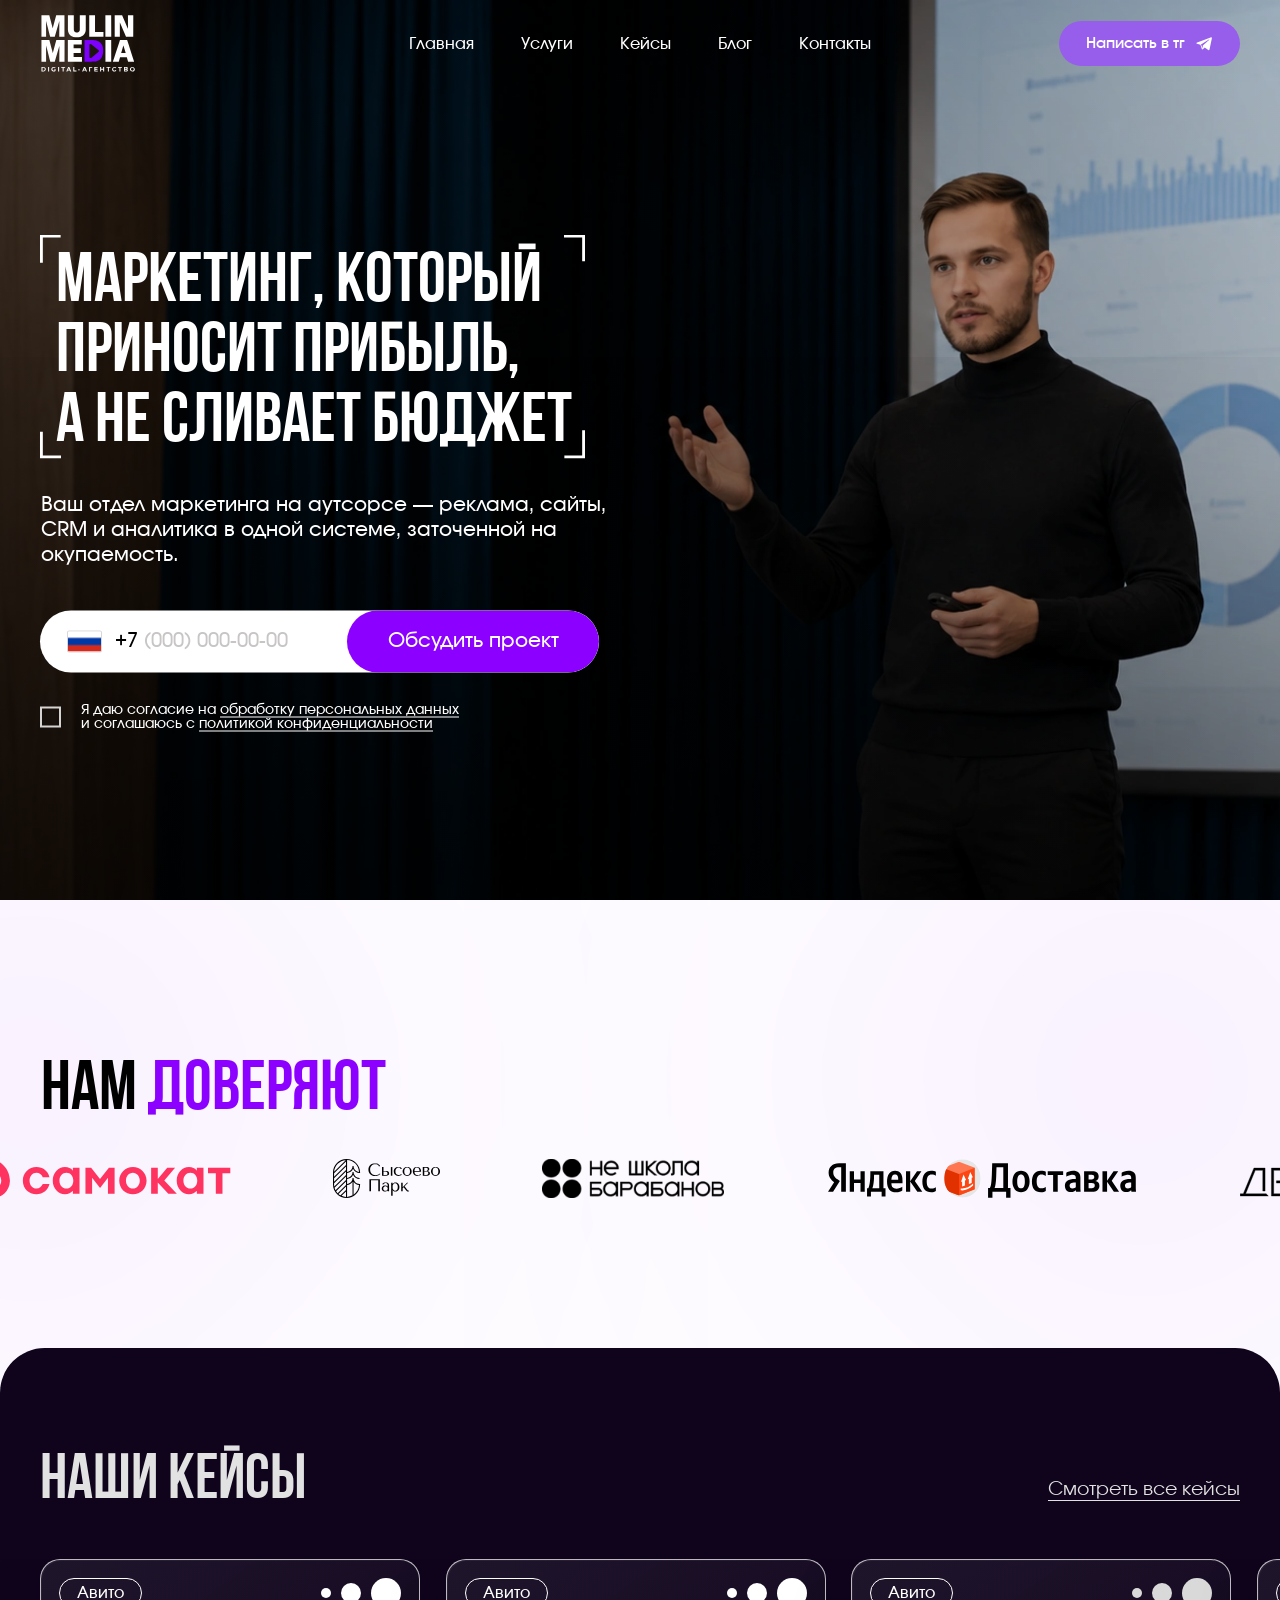
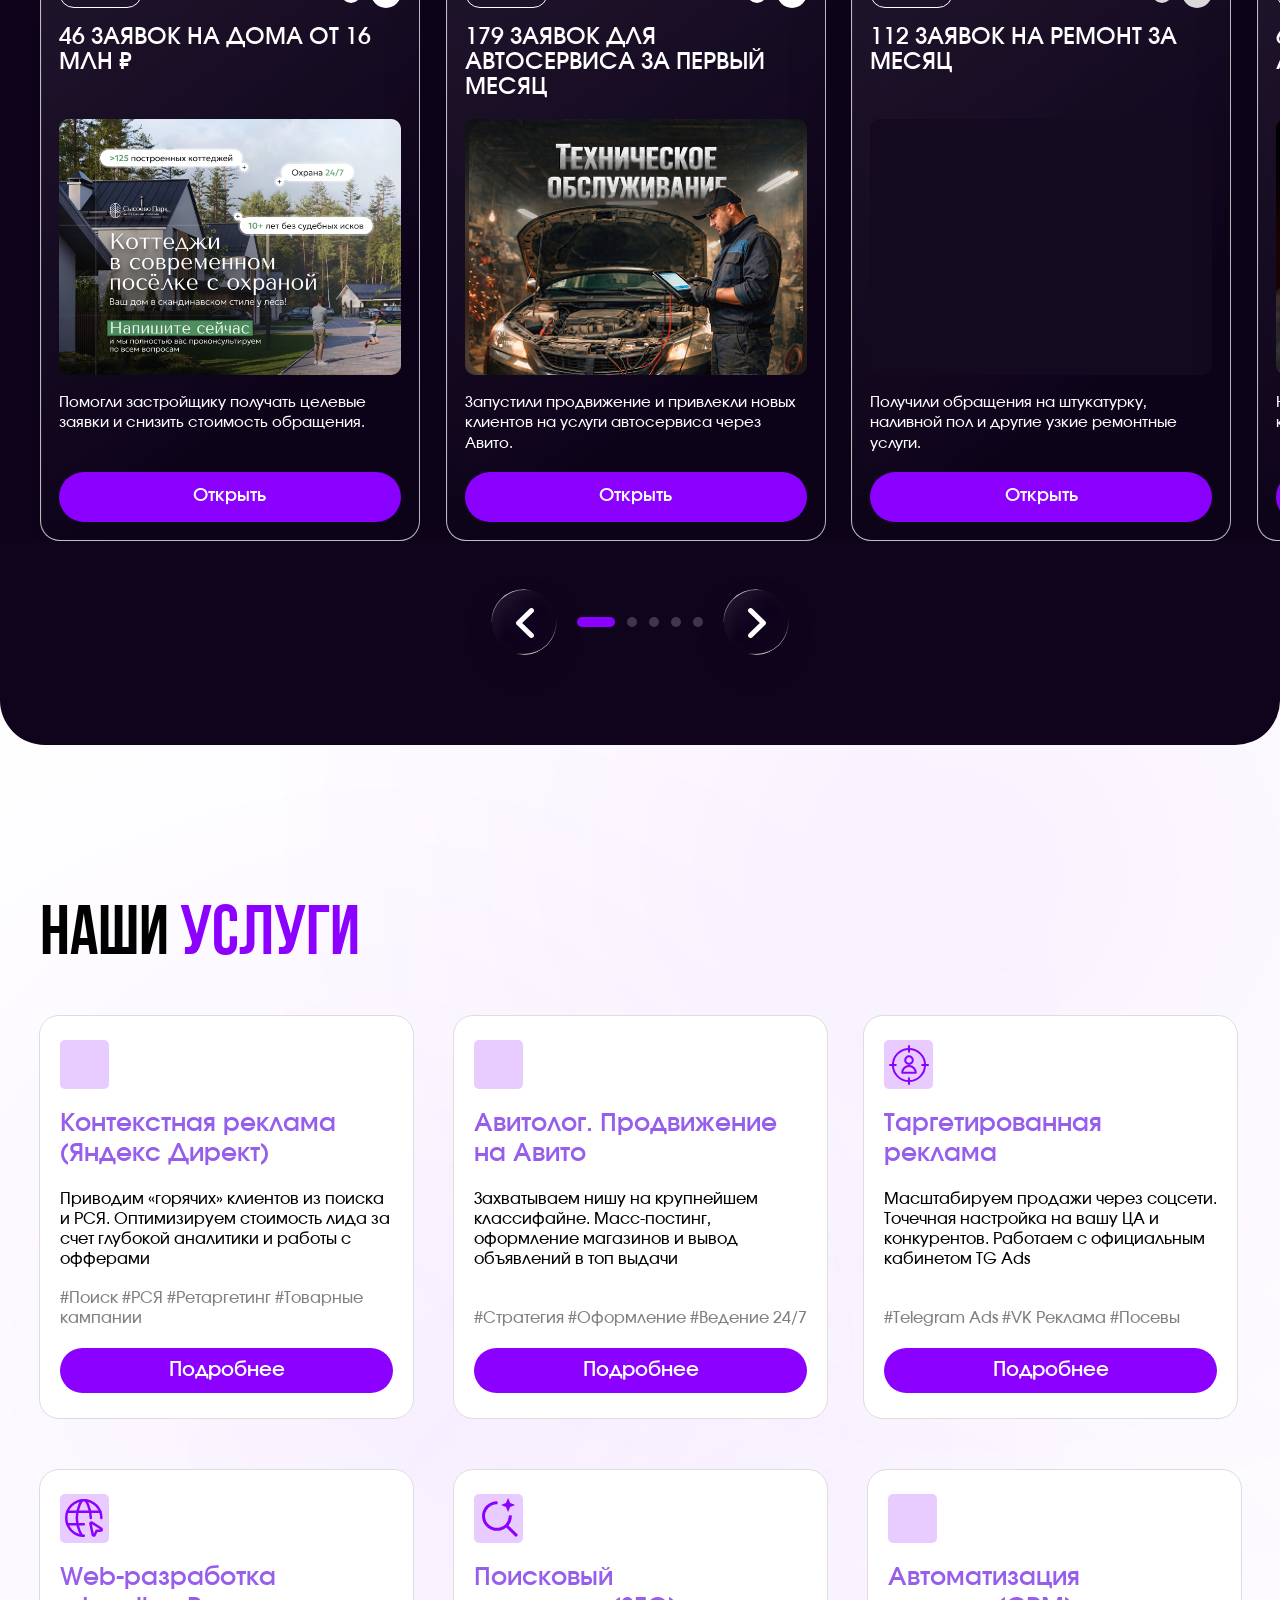
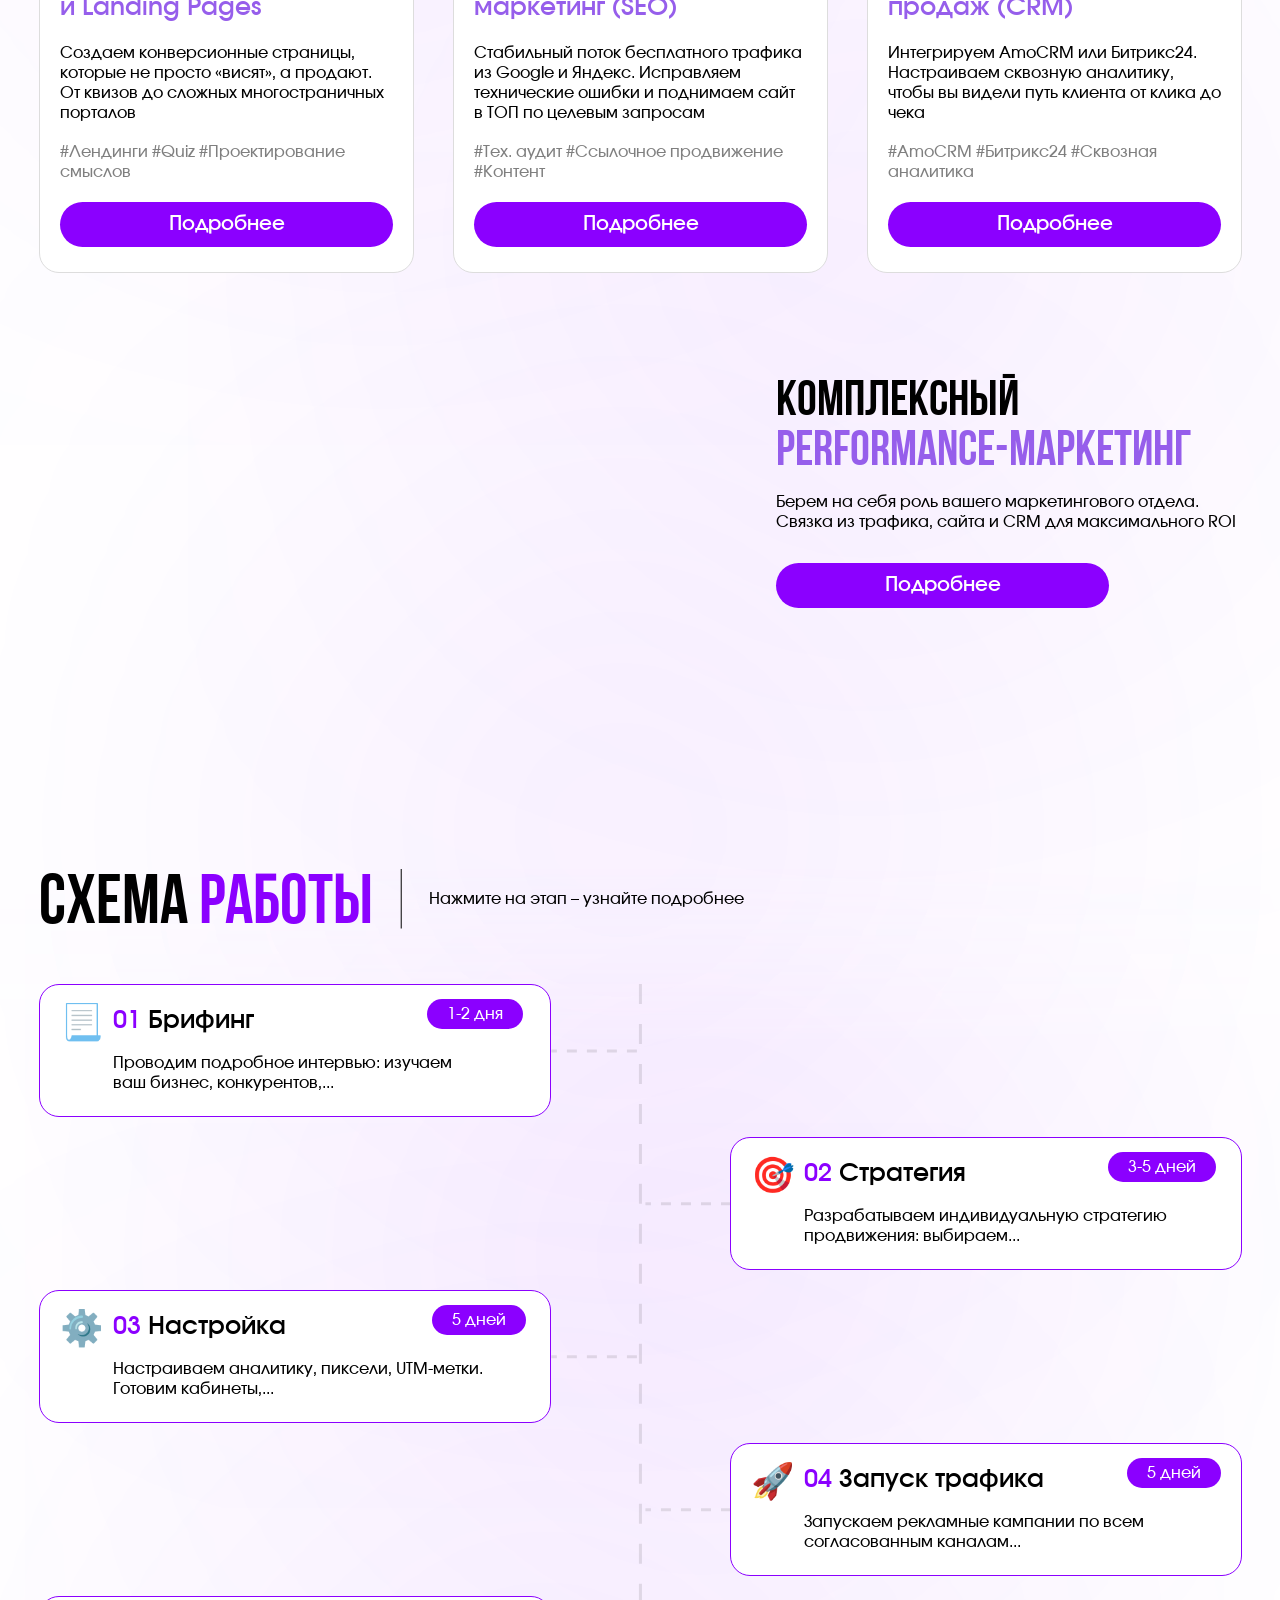
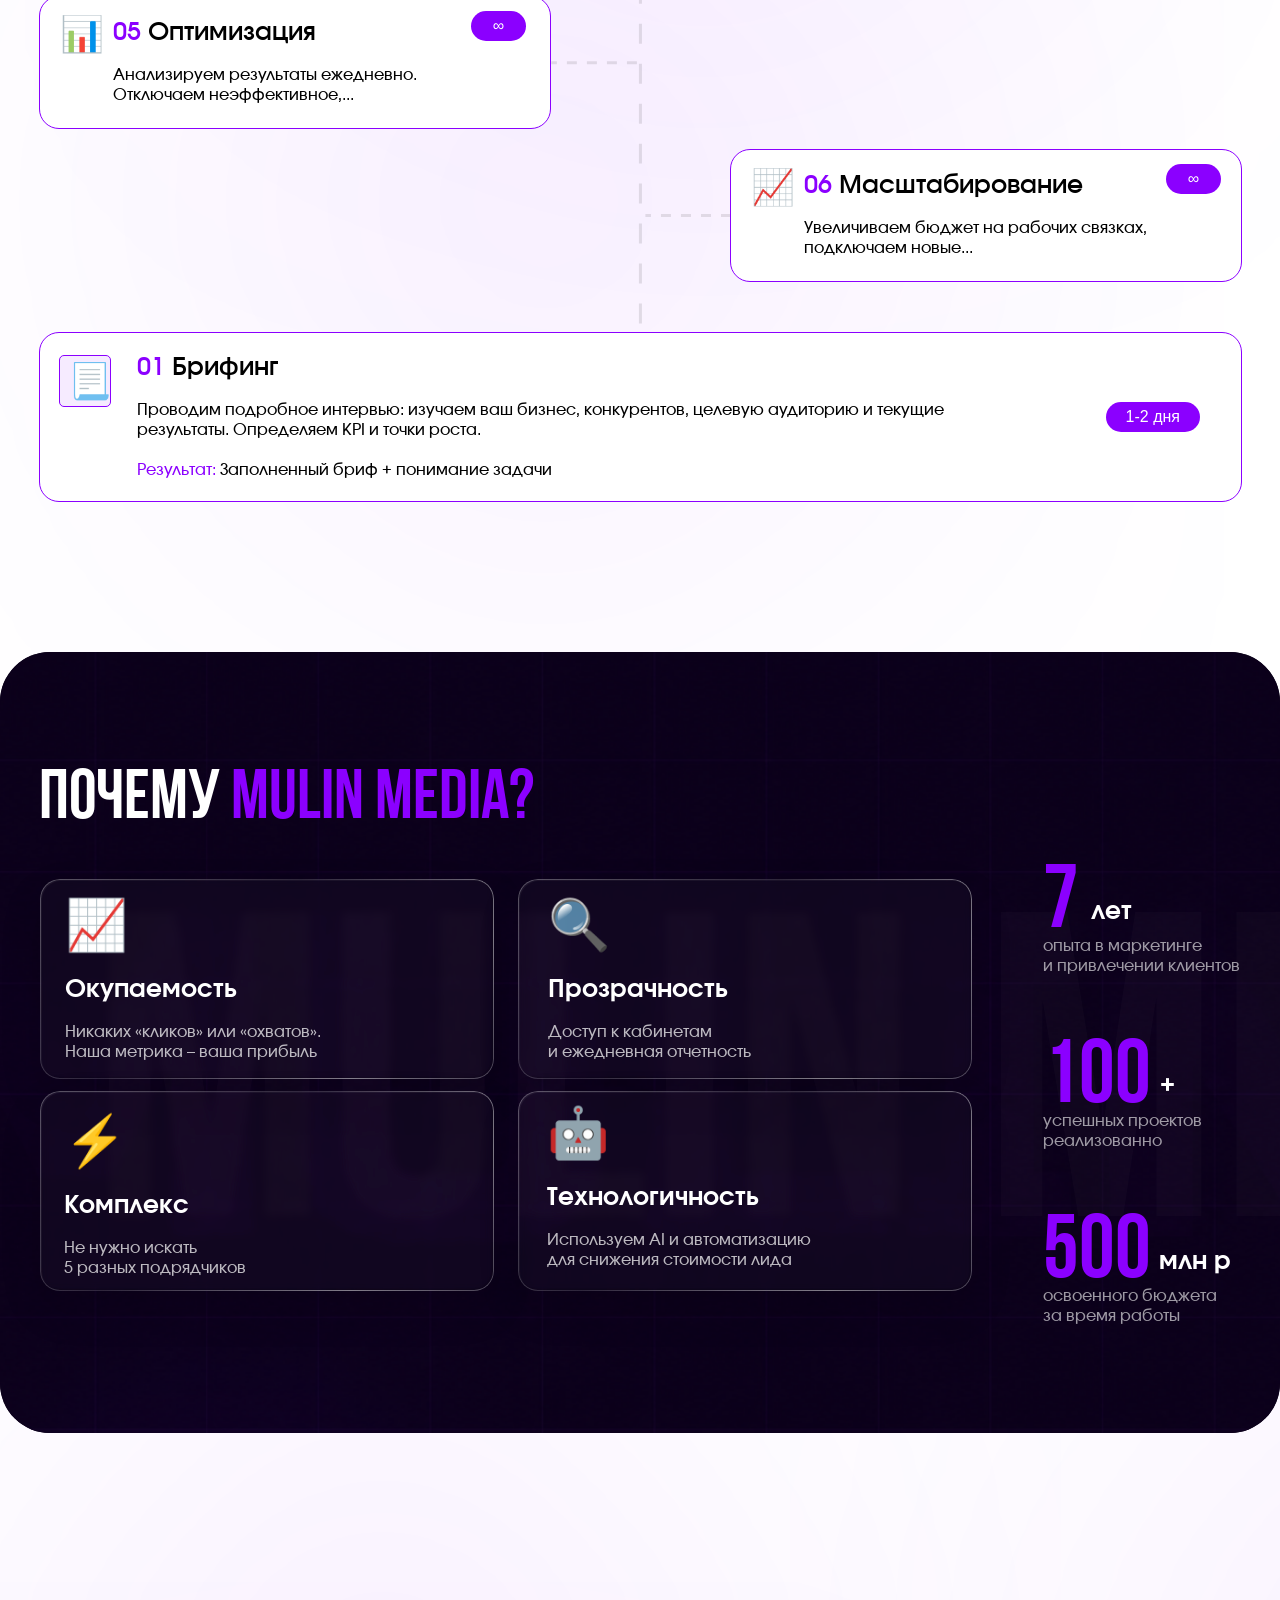
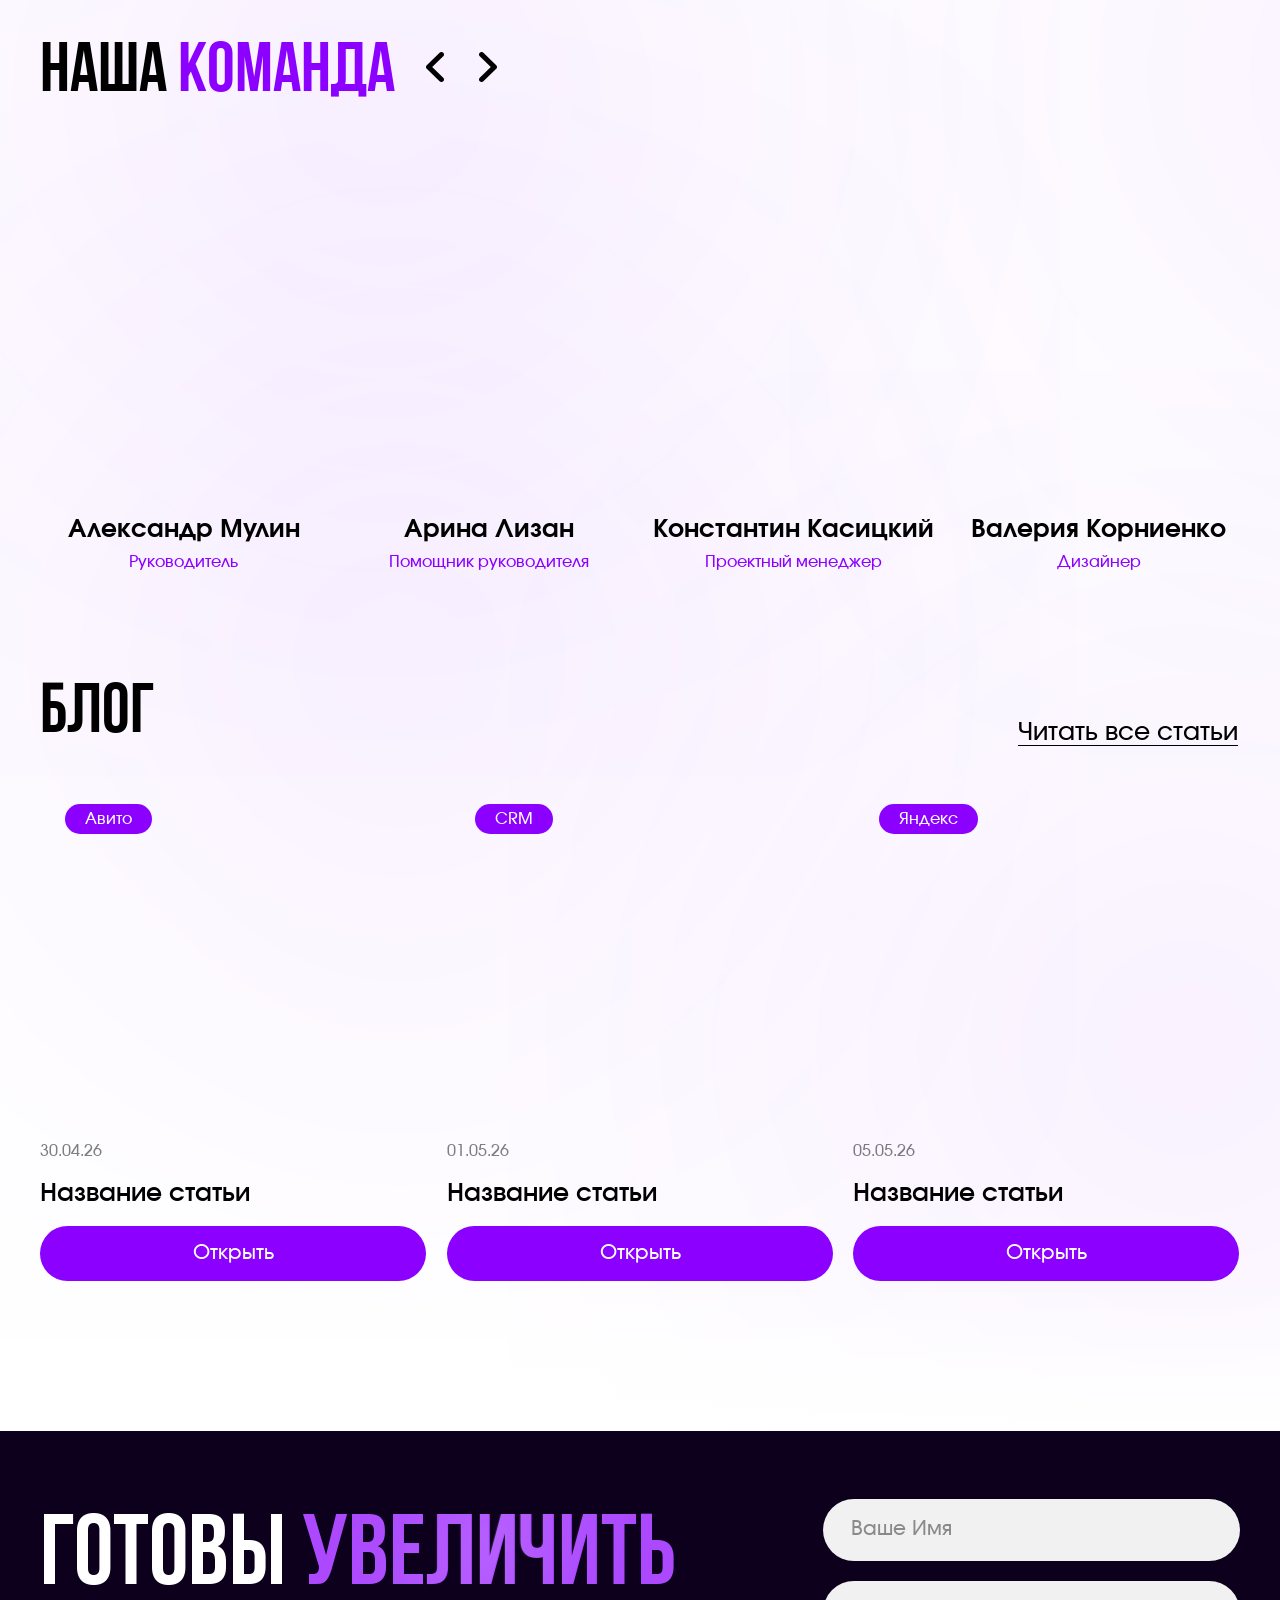
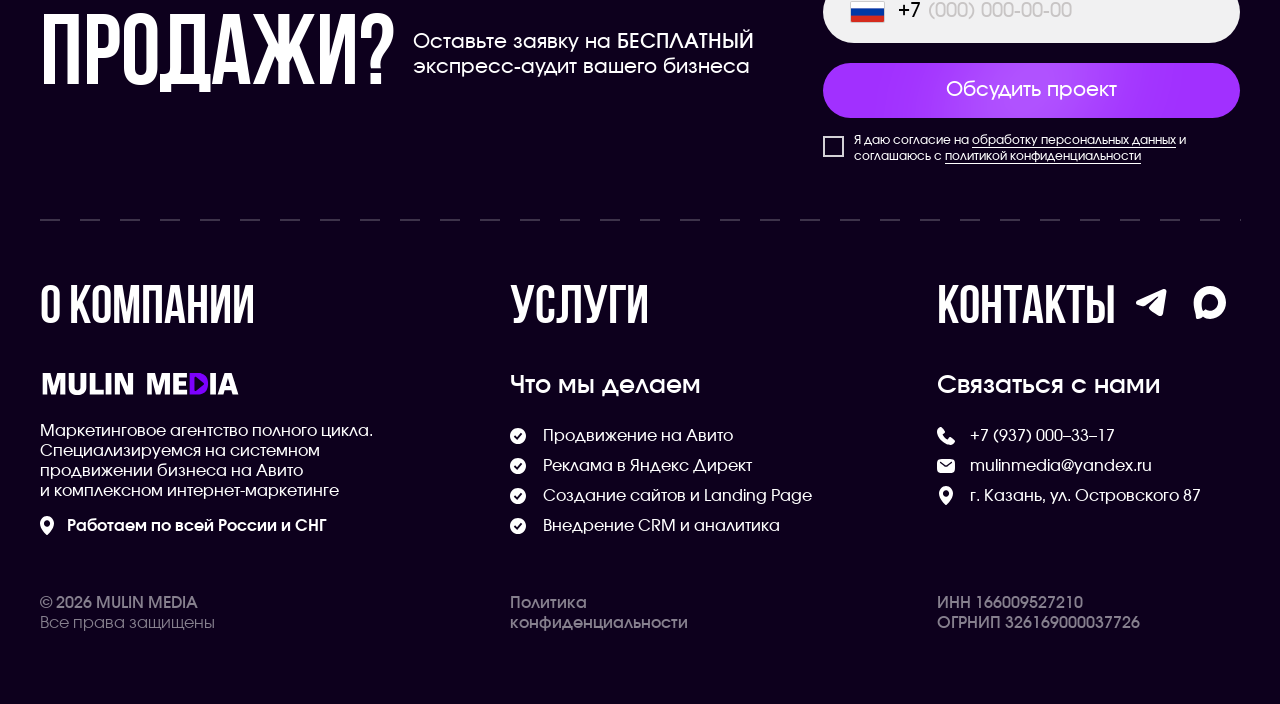
==== commit 989ea6da: "1111" ====
--- a/index.html
+++ b/index.html
@@ -112,6 +112,17 @@
       <section class="hero" aria-labelledby="hero-title">
         <div class="hero__media" aria-hidden="true">
           <img class="hero__mobile-base" src="./assets/images/hero/hero-mask-mobile.png" alt="">
+          <picture class="hero__scene">
+            <img
+              class="hero__scene-image"
+              src="./assets/images/hero/hero-background-sharp.webp"
+              width="1774"
+              height="887"
+              alt=""
+              fetchpriority="high"
+              decoding="async"
+            >
+          </picture>
           <picture>
             <source media="(max-width: 767px)" srcset="./assets/images/hero/hero-office-mobile.png">
             <img decoding="async"
@@ -120,7 +131,6 @@
               width="3515"
               height="1978"
               alt=""
-              fetchpriority="high"
             >
           </picture>
           <picture>
@@ -131,7 +141,6 @@
               width="690"
               height="1436"
               alt=""
-              fetchpriority="high"
             >
           </picture>
           <img class="hero__glow hero__glow--left" src="./assets/images/hero/hero-glow-left.svg" alt="">
@@ -215,6 +224,7 @@
 
       <main id="main-content">
         <section class="trusted" aria-labelledby="trusted-title">
+          <div class="trusted__background" aria-hidden="true"></div>
           <div class="trusted__container container">
             <h2 class="trusted__title" id="trusted-title">
               Нам <span class="trusted__title-accent">доверяют</span>
@@ -226,7 +236,8 @@
               tabindex="0"
               aria-label="Клиенты Mulin Media. Логотипы движутся автоматически справа налево."
             >
-              <ul class="trusted__list">
+              <div class="trusted__track">
+                <ul class="trusted__group">
                 <li class="trusted__item trusted__item--samokat">
                   <div class="trusted__card">
                     <span class="trusted__logo-box">
@@ -339,153 +350,13 @@
                     </span>
                   </div>
                 </li>
-              </ul>
+                </ul>
+              </div>
             </div>
           </div>
         </section>
 
-        <section class="cases" id="cases" aria-labelledby="cases-title">
-          <div class="cases__media" aria-hidden="true">
-            <div class="cases__background-base">
-              <picture>
-                <source media="(max-width: 767px)" srcset="./assets/images/cases/background-base-mobile.png">
-                <img loading="lazy" decoding="async" src="./assets/images/cases/background-base-desktop.png" alt="">
-              </picture>
-            </div>
-            <picture class="cases__background-overlay">
-              <source media="(max-width: 767px)" srcset="./assets/images/cases/background-overlay-mobile.png">
-              <img loading="lazy" decoding="async" src="./assets/images/cases/background-overlay-desktop.png" alt="">
-            </picture>
-            <div class="cases__background-light">
-              <picture>
-                <source media="(max-width: 767px)" srcset="./assets/images/cases/background-light-mobile.png">
-                <img loading="lazy" decoding="async" src="./assets/images/cases/background-light-desktop.png" alt="">
-              </picture>
-            </div>
-          </div>
-
-          <div class="cases__header container">
-            <h2 class="cases__title" id="cases-title">Наши кейсы</h2>
-            <a class="cases__all-link" href="./cases.html">Смотреть все кейсы</a>
-
-            <div class="cases__controls cases__controls--mobile" aria-label="Переключение кейсов">
-              <button class="cases__mobile-control" type="button" data-cases-prev aria-label="Предыдущий кейс">
-                <img loading="lazy" decoding="async" src="./assets/images/cases/arrow-prev.svg" width="18" height="30" alt="">
-              </button>
-              <button class="cases__mobile-control cases__mobile-control--next" type="button" data-cases-next aria-label="Следующий кейс">
-                <img loading="lazy" decoding="async" src="./assets/images/cases/arrow-next.svg" width="18" height="30" alt="">
-              </button>
-            </div>
-          </div>
-
-          <div class="cases__viewport" data-cases-slider tabindex="0" aria-labelledby="cases-title">
-            <ul class="cases__track" id="cases-list">
-              <li class="cases__slide">
-                <article class="case-card">
-                  <span class="case-card__tag">Авито</span>
-                  <picture class="case-card__metrics" aria-hidden="true">
-                    <source media="(max-width: 767px)" srcset="./assets/images/cases/metrics-mobile.svg">
-                    <img loading="lazy" decoding="async" src="./assets/images/cases/metrics-desktop.svg" width="80" height="30" alt="">
-                  </picture>
-                  <h3 class="case-card__title">Кейс “Название кейса”</h3>
-                  <div class="case-card__media">
-                    <picture>
-                      <source media="(max-width: 767px)" srcset="./assets/images/cases/case-belgerd-mobile.png">
-                      <img src="./assets/images/cases/case-belgerd-desktop.png" width="403" height="338" alt="Рекламный макет Belgerd для коллекции заборных блоков «Арктика»" loading="lazy">
-                    </picture>
-                  </div>
-                  <p class="case-card__description">Описание того, что сделали небольшое, главный вывод по всему, что сделали, ключевые показатели и так далее и тому подобное что-то написать</p>
-                  <a class="case-card__button" href="./case.html">
-                    <span class="case-card__button-label case-card__button-label--desktop">Открыть</span>
-                    <span class="case-card__button-label case-card__button-label--mobile">Заказать аудит</span>
-                  </a>
-                </article>
-              </li>
-
-              <li class="cases__slide">
-                <article class="case-card">
-                  <span class="case-card__tag">Авито</span>
-                  <picture class="case-card__metrics" aria-hidden="true">
-                    <source media="(max-width: 767px)" srcset="./assets/images/cases/metrics-mobile.svg">
-                    <img loading="lazy" decoding="async" src="./assets/images/cases/metrics-desktop.svg" width="80" height="30" alt="">
-                  </picture>
-                  <h3 class="case-card__title">Кейс “Название кейса”</h3>
-                  <div class="case-card__media">
-                    <picture>
-                      <source media="(max-width: 767px)" srcset="./assets/images/cases/case-belgerd-mobile.png">
-                      <img src="./assets/images/cases/case-belgerd-desktop.png" width="403" height="338" alt="Рекламный макет Belgerd для коллекции заборных блоков «Арктика»" loading="lazy">
-                    </picture>
-                  </div>
-                  <p class="case-card__description">Описание того, что сделали небольшое, главный вывод по всему, что сделали, ключевые показатели и так далее и тому подобное что-то написать</p>
-                  <a class="case-card__button" href="./case.html">
-                    <span class="case-card__button-label case-card__button-label--desktop">Открыть</span>
-                    <span class="case-card__button-label case-card__button-label--mobile">Заказать аудит</span>
-                  </a>
-                </article>
-              </li>
-
-              <li class="cases__slide">
-                <article class="case-card">
-                  <span class="case-card__tag">Авито</span>
-                  <picture class="case-card__metrics" aria-hidden="true">
-                    <source media="(max-width: 767px)" srcset="./assets/images/cases/metrics-mobile.svg">
-                    <img loading="lazy" decoding="async" src="./assets/images/cases/metrics-desktop.svg" width="80" height="30" alt="">
-                  </picture>
-                  <h3 class="case-card__title">Кейс “Название кейса”</h3>
-                  <div class="case-card__media">
-                    <picture>
-                      <source media="(max-width: 767px)" srcset="./assets/images/cases/case-belgerd-mobile.png">
-                      <img src="./assets/images/cases/case-belgerd-desktop.png" width="403" height="338" alt="Рекламный макет Belgerd для коллекции заборных блоков «Арктика»" loading="lazy">
-                    </picture>
-                  </div>
-                  <p class="case-card__description">Описание того, что сделали небольшое, главный вывод по всему, что сделали, ключевые показатели и так далее и тому подобное что-то написать</p>
-                  <a class="case-card__button" href="./case.html">
-                    <span class="case-card__button-label case-card__button-label--desktop">Открыть</span>
-                    <span class="case-card__button-label case-card__button-label--mobile">Заказать аудит</span>
-                  </a>
-                </article>
-              </li>
-
-              <li class="cases__slide">
-                <article class="case-card">
-                  <span class="case-card__tag">Авито</span>
-                  <picture class="case-card__metrics" aria-hidden="true">
-                    <source media="(max-width: 767px)" srcset="./assets/images/cases/metrics-mobile.svg">
-                    <img loading="lazy" decoding="async" src="./assets/images/cases/metrics-desktop-alt.svg" width="80" height="30" alt="">
-                  </picture>
-                  <h3 class="case-card__title">Кейс “Название кейса”</h3>
-                  <div class="case-card__media">
-                    <picture>
-                      <source media="(max-width: 767px)" srcset="./assets/images/cases/case-belgerd-mobile.png">
-                      <img src="./assets/images/cases/case-belgerd-desktop.png" width="403" height="338" alt="Рекламный макет Belgerd для коллекции заборных блоков «Арктика»" loading="lazy">
-                    </picture>
-                  </div>
-                  <p class="case-card__description">Описание того, что сделали небольшое, главный вывод по всему, что сделали, ключевые показатели и так далее и тому подобное что-то написать</p>
-                  <a class="case-card__button" href="./case.html">
-                    <span class="case-card__button-label case-card__button-label--desktop">Открыть</span>
-                    <span class="case-card__button-label case-card__button-label--mobile">Заказать аудит</span>
-                  </a>
-                </article>
-              </li>
-            </ul>
-          </div>
-
-          <div class="cases__controls cases__controls--desktop" aria-label="Переключение кейсов">
-            <button class="cases__desktop-control cases__desktop-control--prev" type="button" data-cases-prev aria-label="Предыдущий кейс">
-              <img loading="lazy" decoding="async" src="./assets/images/cases/arrow-next.svg" width="18" height="30" alt="">
-            </button>
-            <div class="cases__dots" role="group" aria-label="Выбор кейса">
-              <button class="cases__dot" type="button" data-cases-dot="0" aria-label="Показать кейс 1"></button>
-              <button class="cases__dot" type="button" data-cases-dot="1" aria-label="Показать кейс 2"></button>
-              <button class="cases__dot" type="button" data-cases-dot="2" aria-label="Показать кейс 3"></button>
-              <button class="cases__dot" type="button" data-cases-dot="3" aria-label="Показать кейс 4"></button>
-            </div>
-            <button class="cases__desktop-control cases__desktop-control--next" type="button" data-cases-next aria-label="Следующий кейс">
-              <img loading="lazy" decoding="async" src="./assets/images/cases/arrow-next.svg" width="18" height="30" alt="">
-            </button>
-          </div>
-          <p class="visually-hidden" data-cases-status aria-live="polite">Показан первый кейс</p>
-        </section>
+        <div data-layout-cases></div>
 
         <section class="services" id="services" aria-labelledby="services-title" data-services>
           <div class="services__background" aria-hidden="true">
@@ -606,7 +477,7 @@
 
             <article class="services-promo">
               <div class="services-promo__media" aria-hidden="true">
-                <img loading="lazy" decoding="async" src="./assets/images/services/performance-marketing.png" alt="">
+                <img loading="lazy" decoding="async" src="./assets/images/services/performance-marketing-transparent.webp" width="1681" height="936" alt="">
               </div>
               <h3 class="services-promo__title">
                 <span>Комплексный</span>
@@ -1038,7 +909,10 @@
 
               <div class="blog__controls" aria-label="Переключение статей">
                 <button class="blog__control blog__control--prev" type="button" data-blog-prev aria-label="Предыдущая статья">
-                  <img loading="lazy" decoding="async" src="./assets/images/blog/arrow-prev-mobile.svg" width="18" height="30" alt="">
+                  <picture>
+                    <source media="(max-width: 640px)" srcset="./assets/images/blog/arrow-next-mobile.svg">
+                    <img loading="lazy" decoding="async" src="./assets/images/blog/arrow-prev-mobile.svg" width="18" height="30" alt="">
+                  </picture>
                 </button>
                 <button class="blog__control blog__control--next" type="button" data-blog-next aria-label="Следующая статья">
                   <img loading="lazy" decoding="async" src="./assets/images/blog/arrow-next-mobile.svg" width="18" height="30" alt="">
@@ -1094,6 +968,6 @@
       <div data-layout-footer></div>
     </div>
 
-    <script type="module" src="./js/main.js"></script>
+    <script type="module" src="./js/main.js?v=20260912-5"></script>
   </body>
 </html>
--- a/css/main.css
+++ b/css/main.css
@@ -16,3 +16,4 @@
 @import url("./blocks/footer.css");
 @import url("./blocks/button-states.css");
 @import url("./blocks/responsive-hardening.css");
+@import url("./blocks/section-transitions.css");
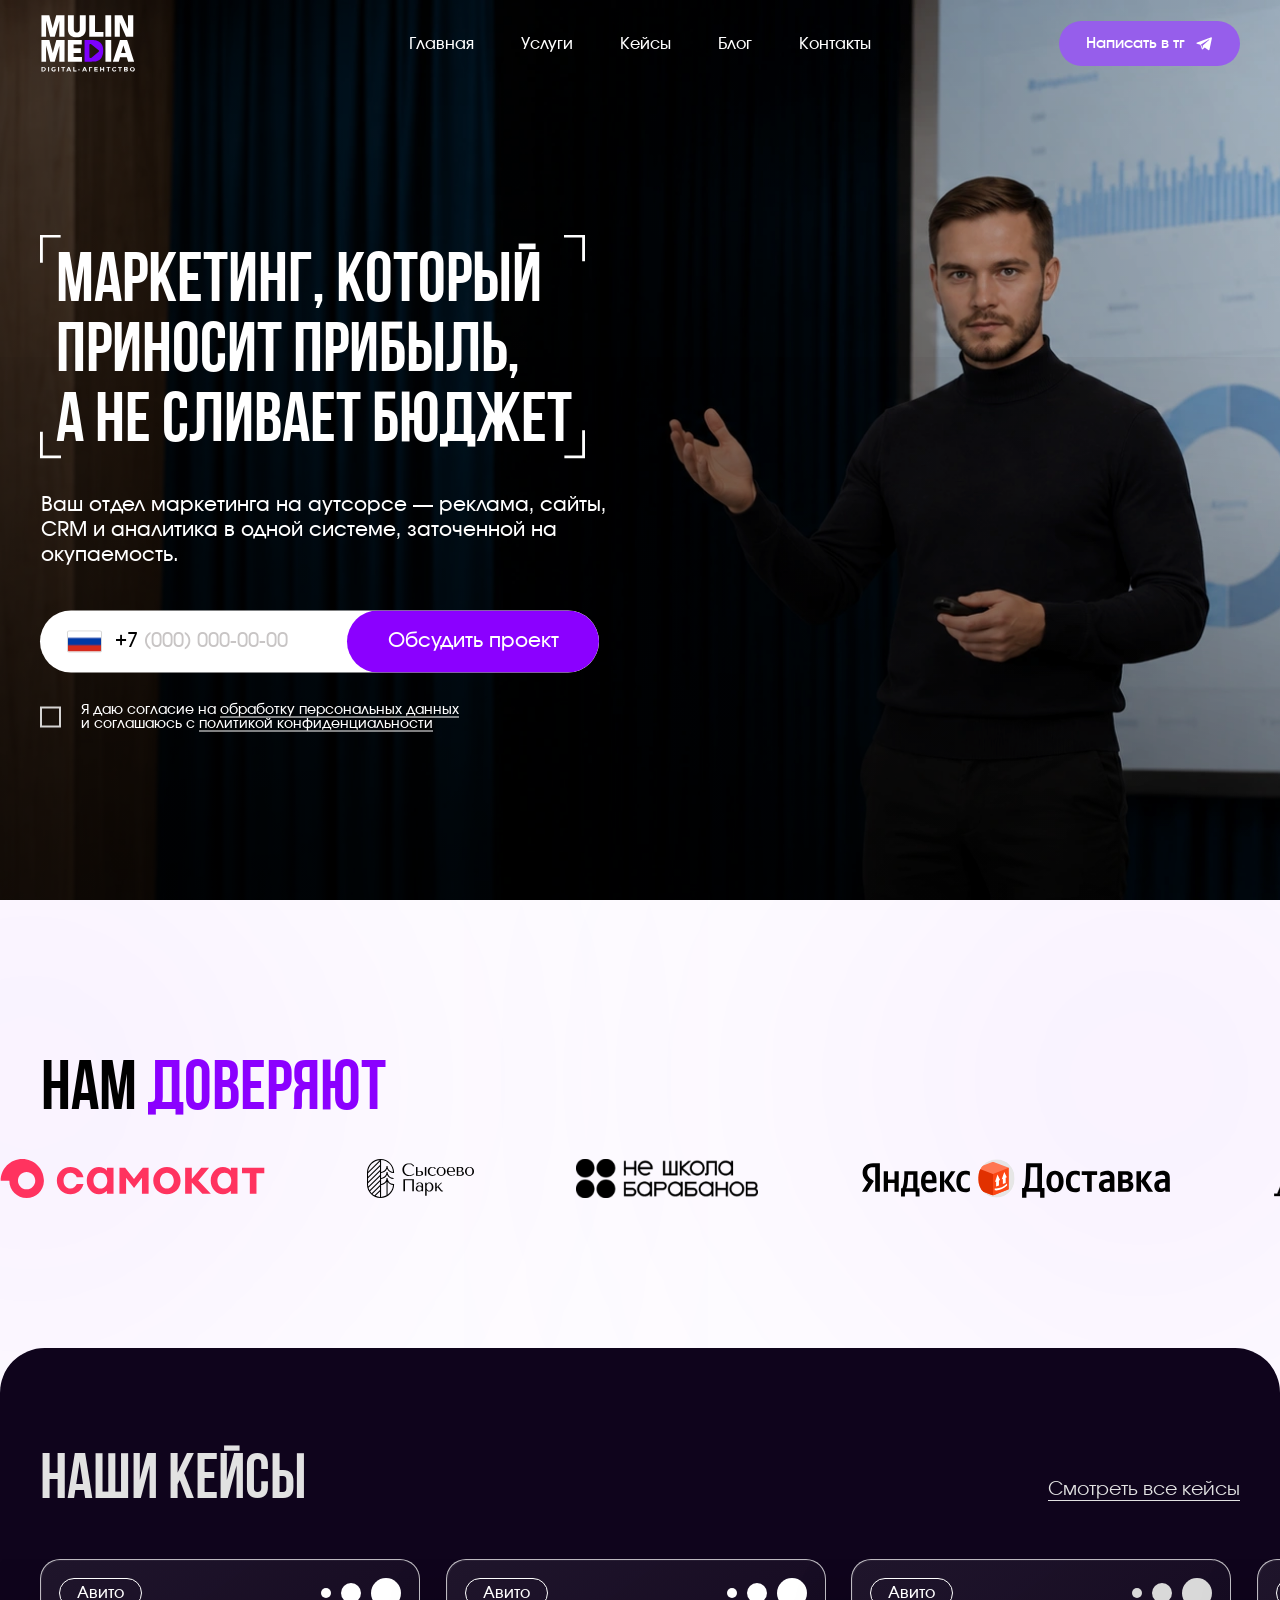
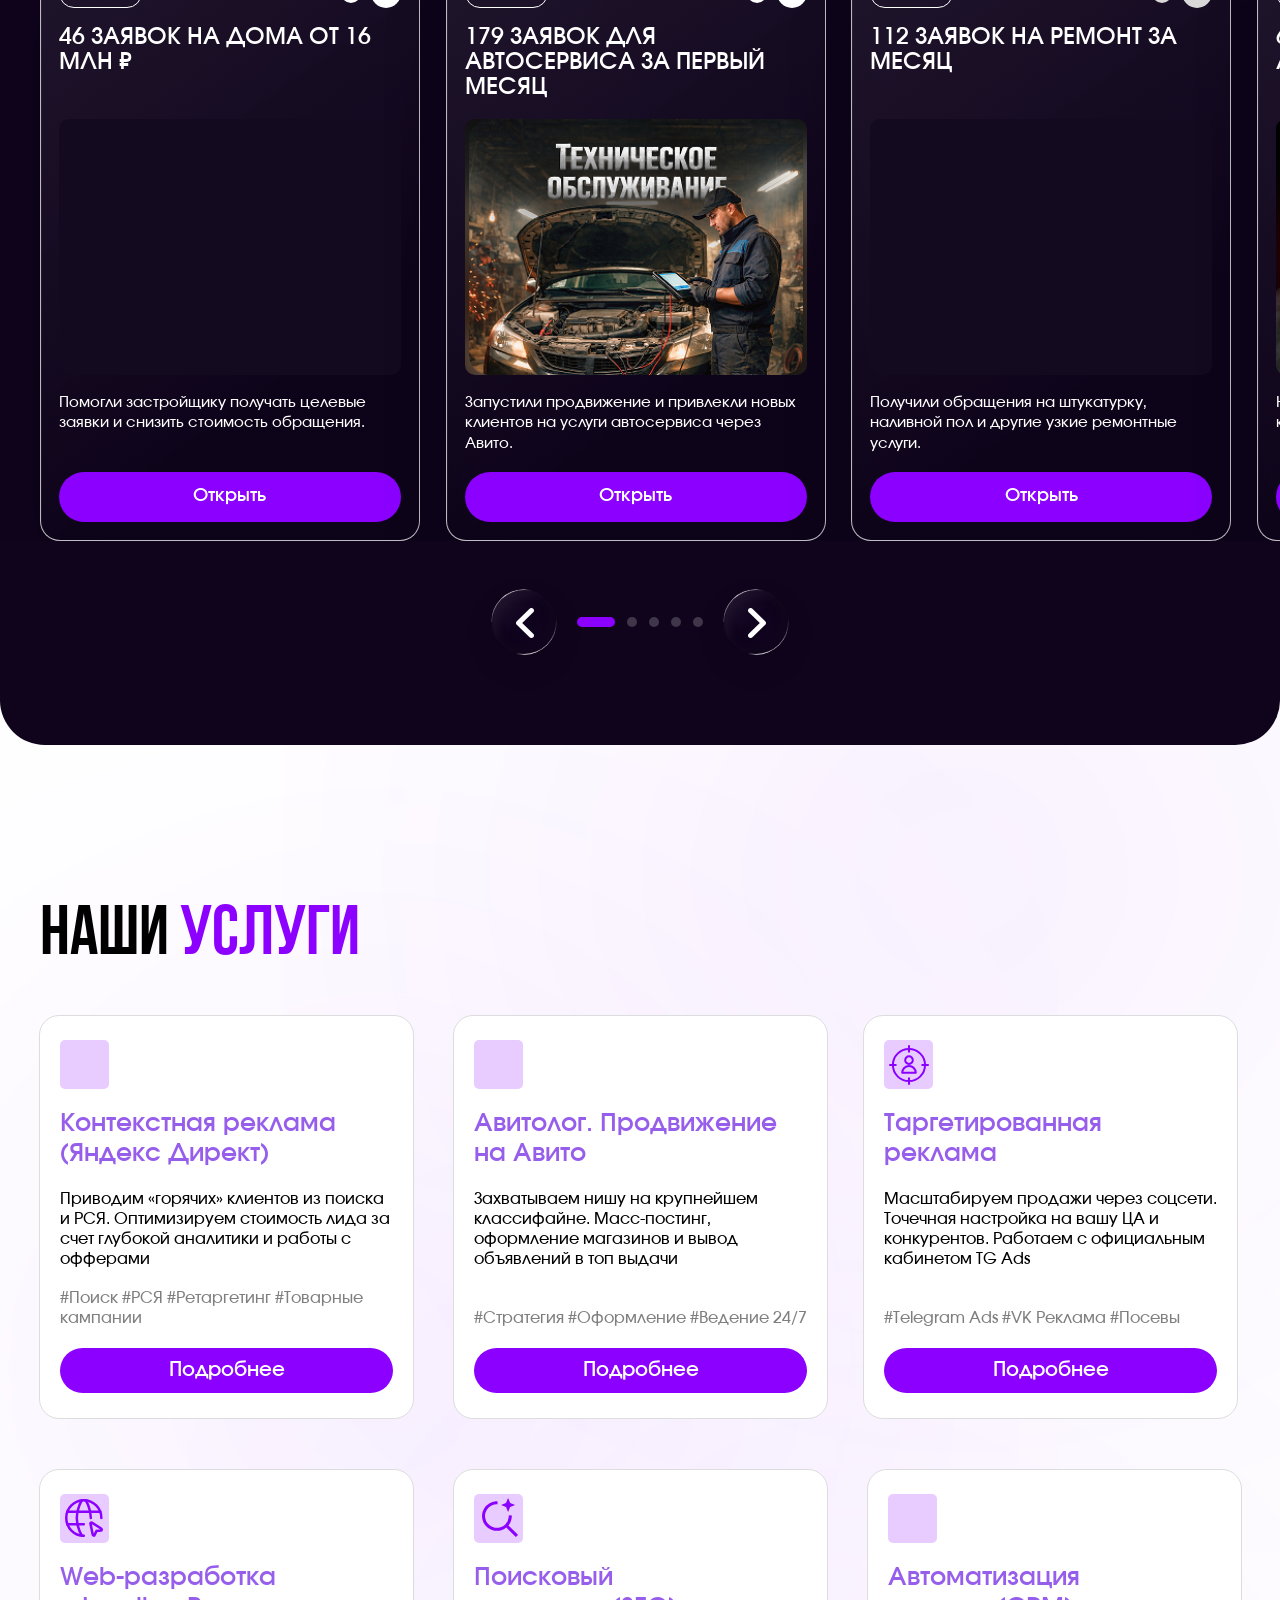
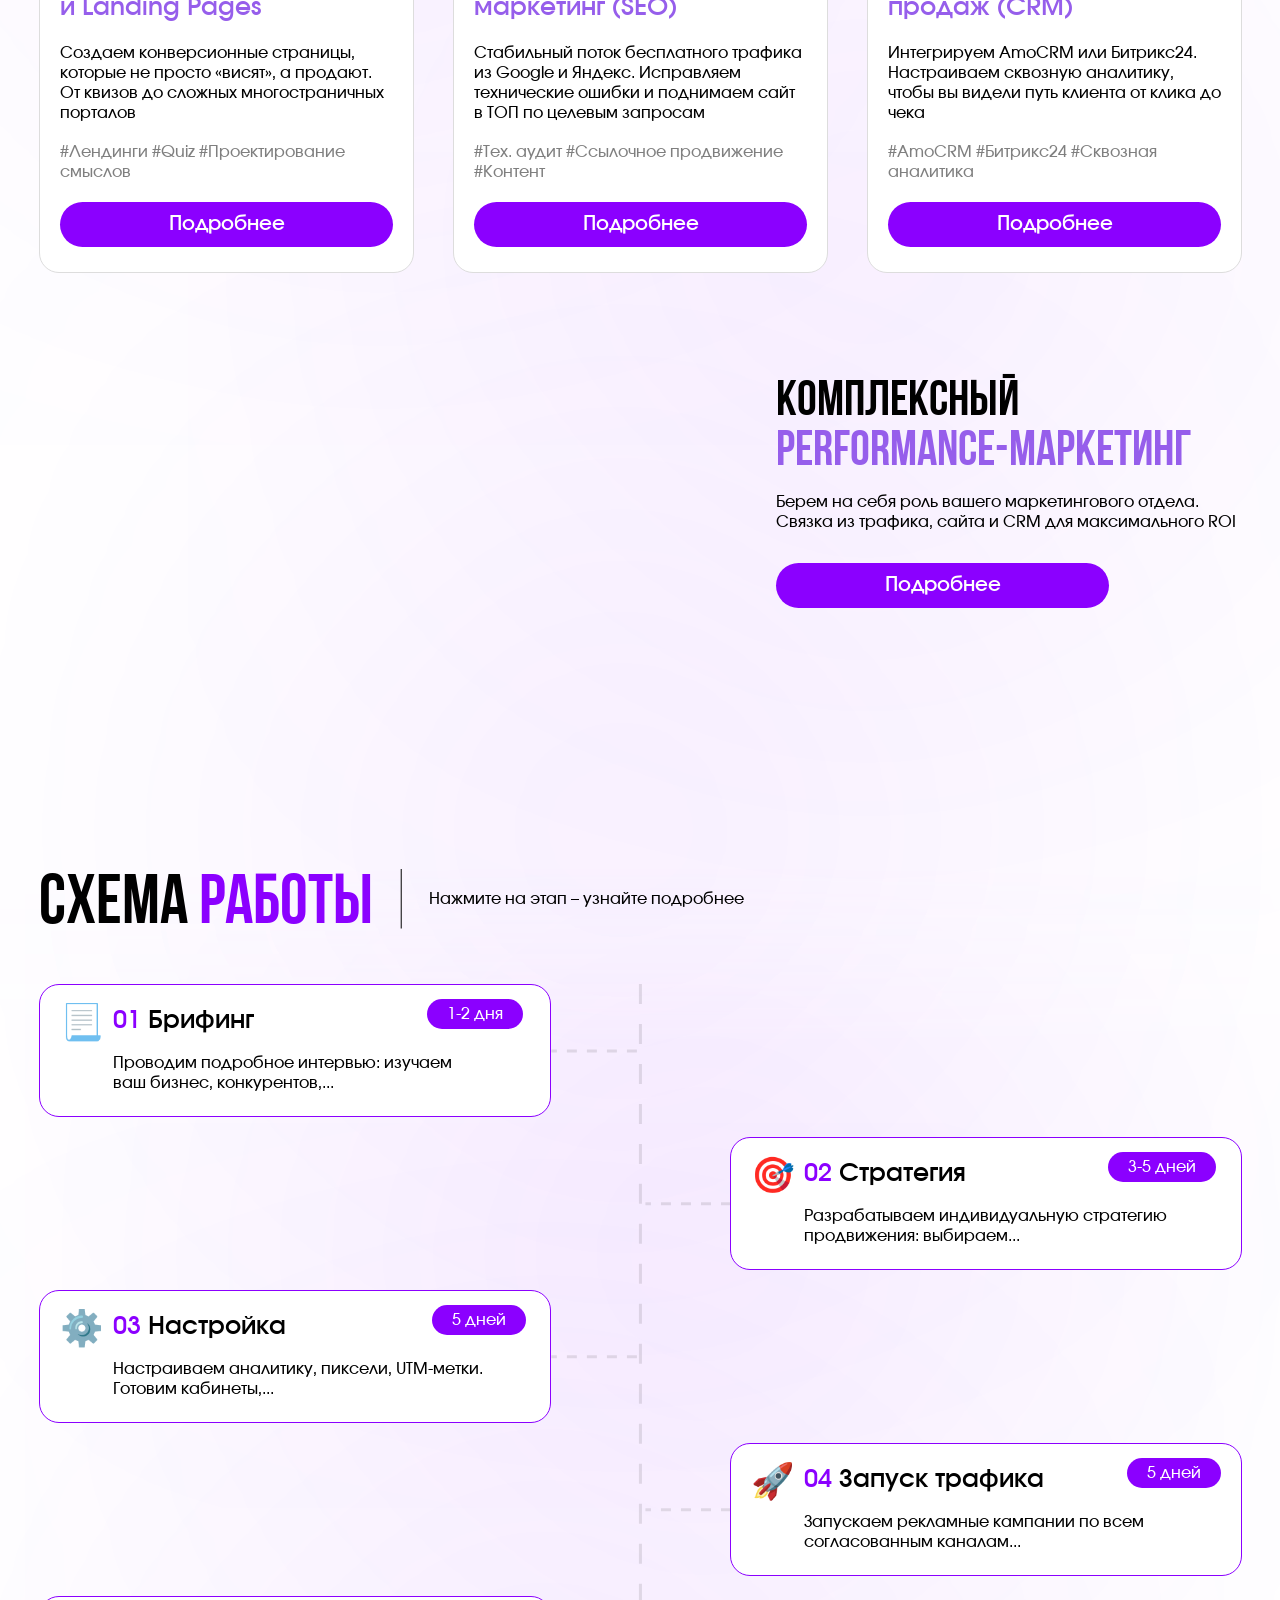
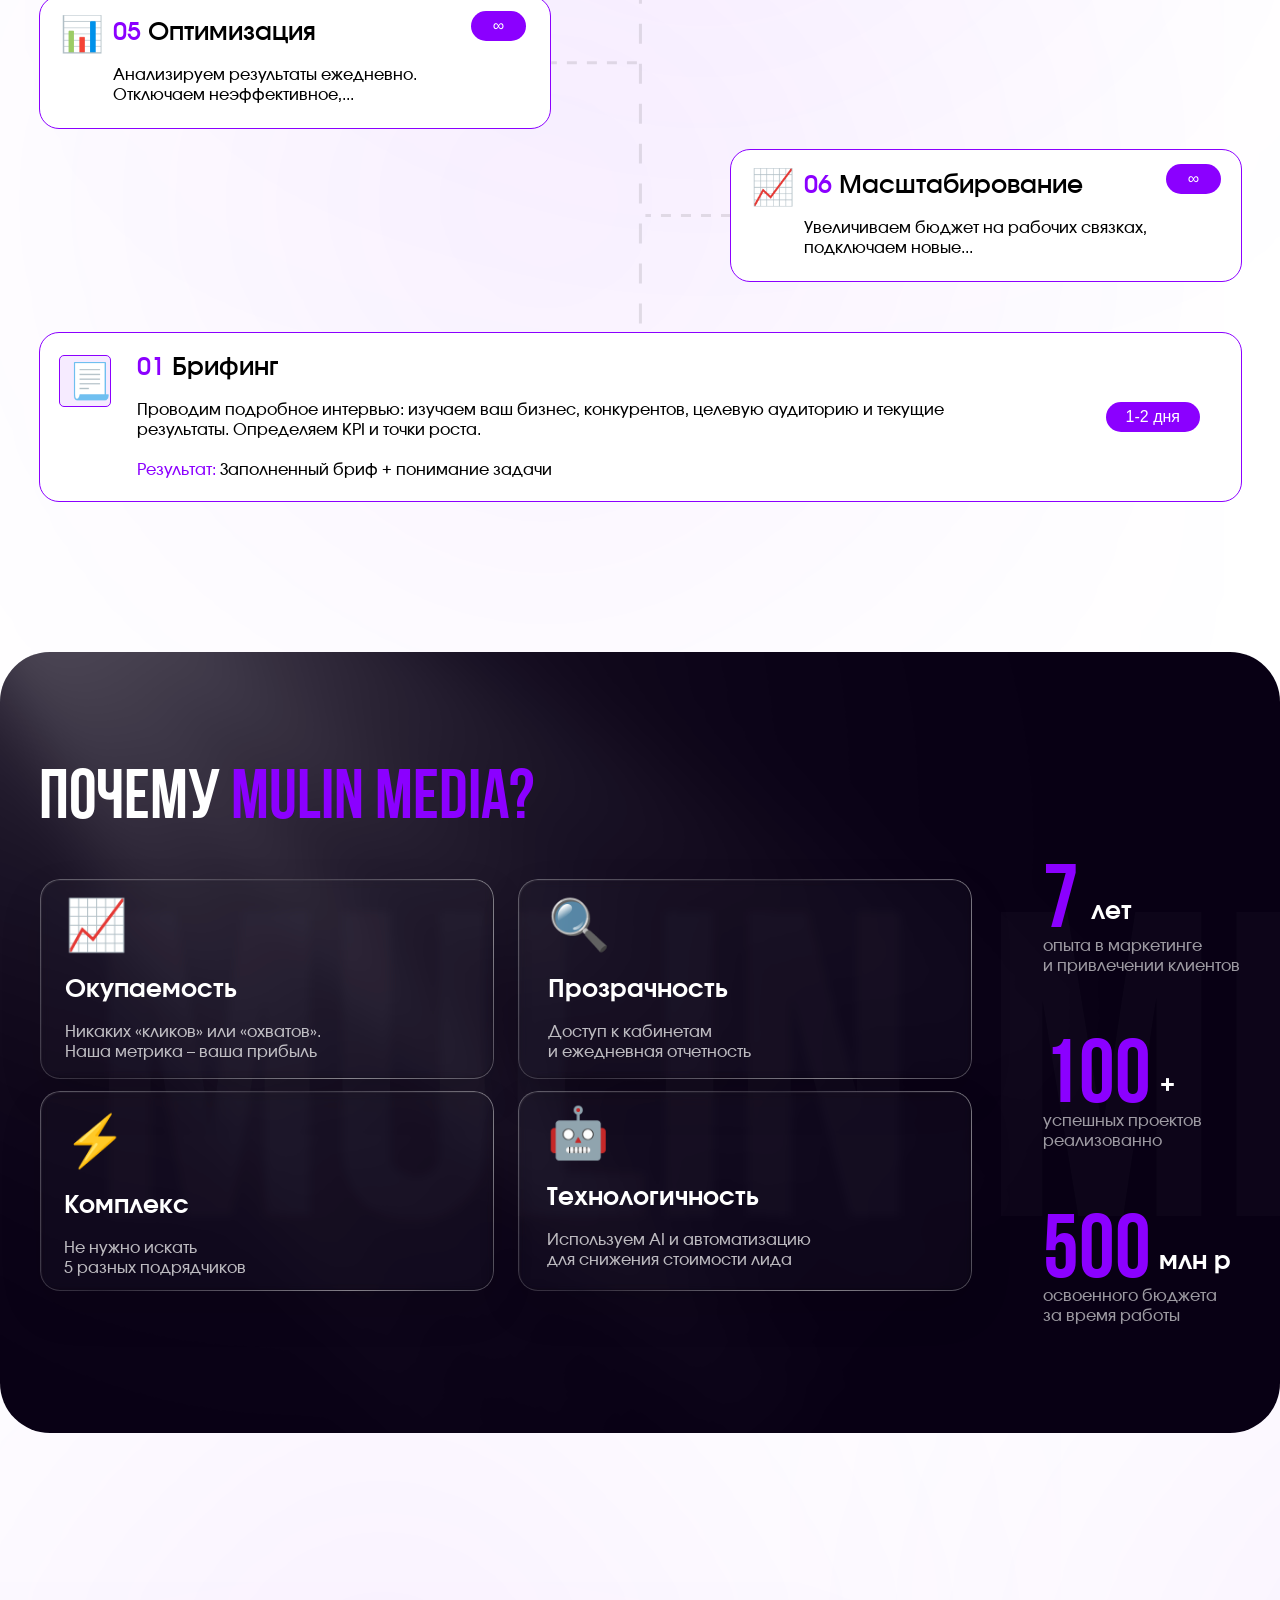
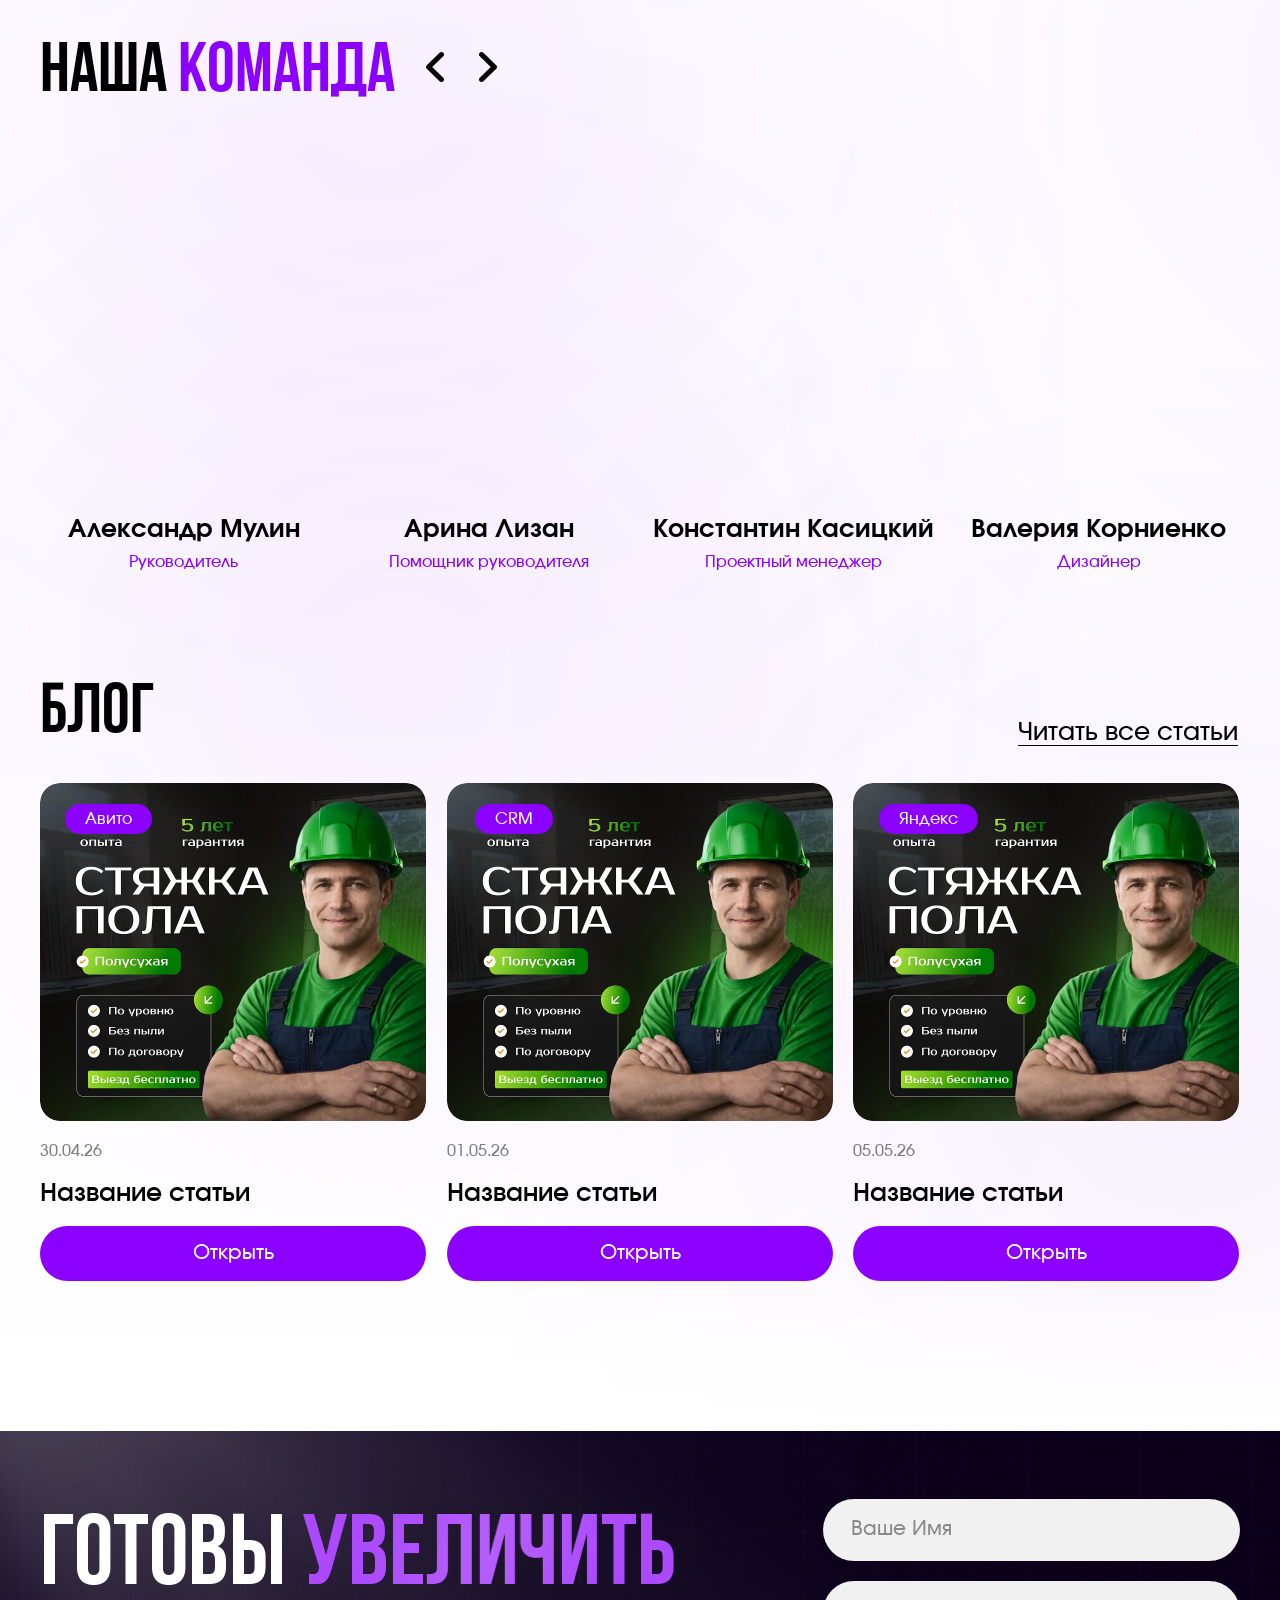
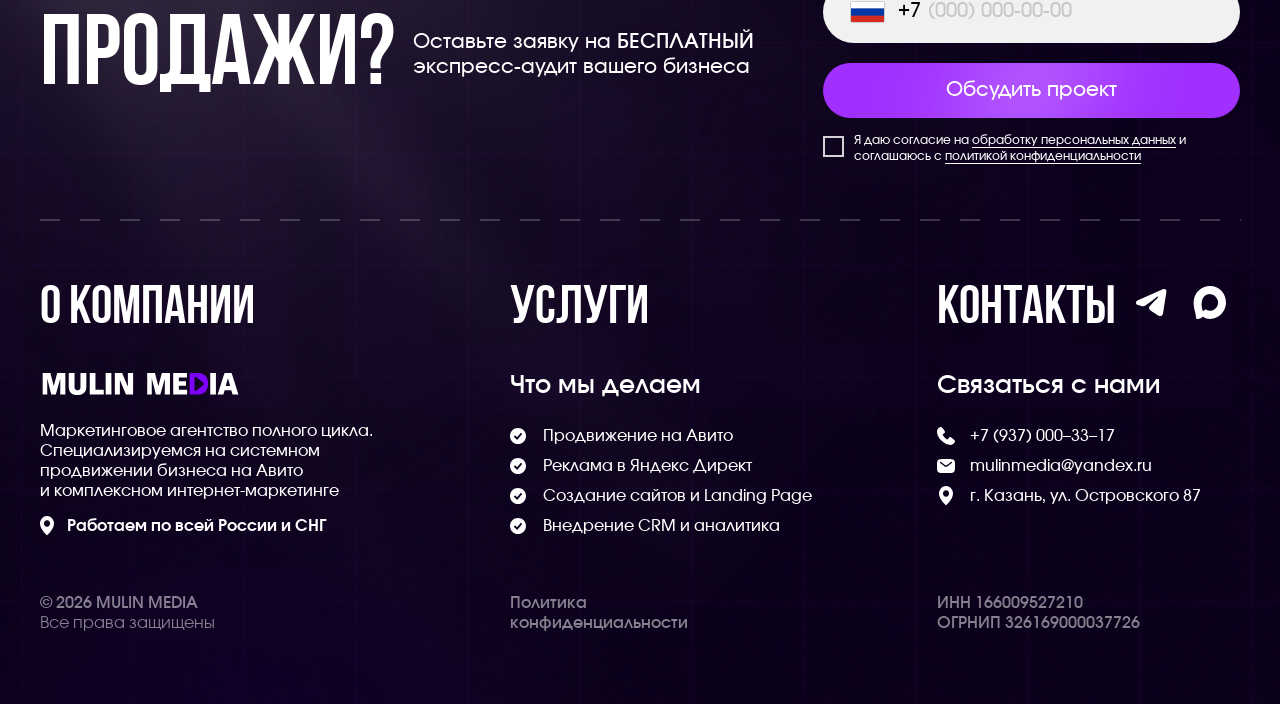
==== commit ae14f302: "111" ====
--- a/index.html
+++ b/index.html
@@ -113,9 +113,10 @@
         <div class="hero__media" aria-hidden="true">
           <img class="hero__mobile-base" src="./assets/images/hero/hero-mask-mobile.png" alt="">
           <picture class="hero__scene">
+            <source media="(min-width: 576px) and (max-width: 820px)" srcset="./assets/images/hero/hero-full-room-v2.webp">
             <img
               class="hero__scene-image"
-              src="./assets/images/hero/hero-background-sharp.webp"
+              src="./assets/images/hero/hero-background-front.webp"
               width="1774"
               height="887"
               alt=""
@@ -134,10 +135,9 @@
             >
           </picture>
           <picture>
-            <source media="(max-width: 767px)" srcset="./assets/images/hero/hero-person-mobile.png">
             <img decoding="async"
               class="hero__person"
-              src="./assets/images/hero/hero-person-desktop.png"
+              src="./assets/images/hero/hero-background-front.webp"
               width="690"
               height="1436"
               alt=""
--- a/css/main.css
+++ b/css/main.css
@@ -17,3 +17,5 @@
 @import url("./blocks/button-states.css");
 @import url("./blocks/responsive-hardening.css");
 @import url("./blocks/section-transitions.css");
+@import url("./blocks/home-responsive.css");
+@import url("./blocks/footer-responsive.css");
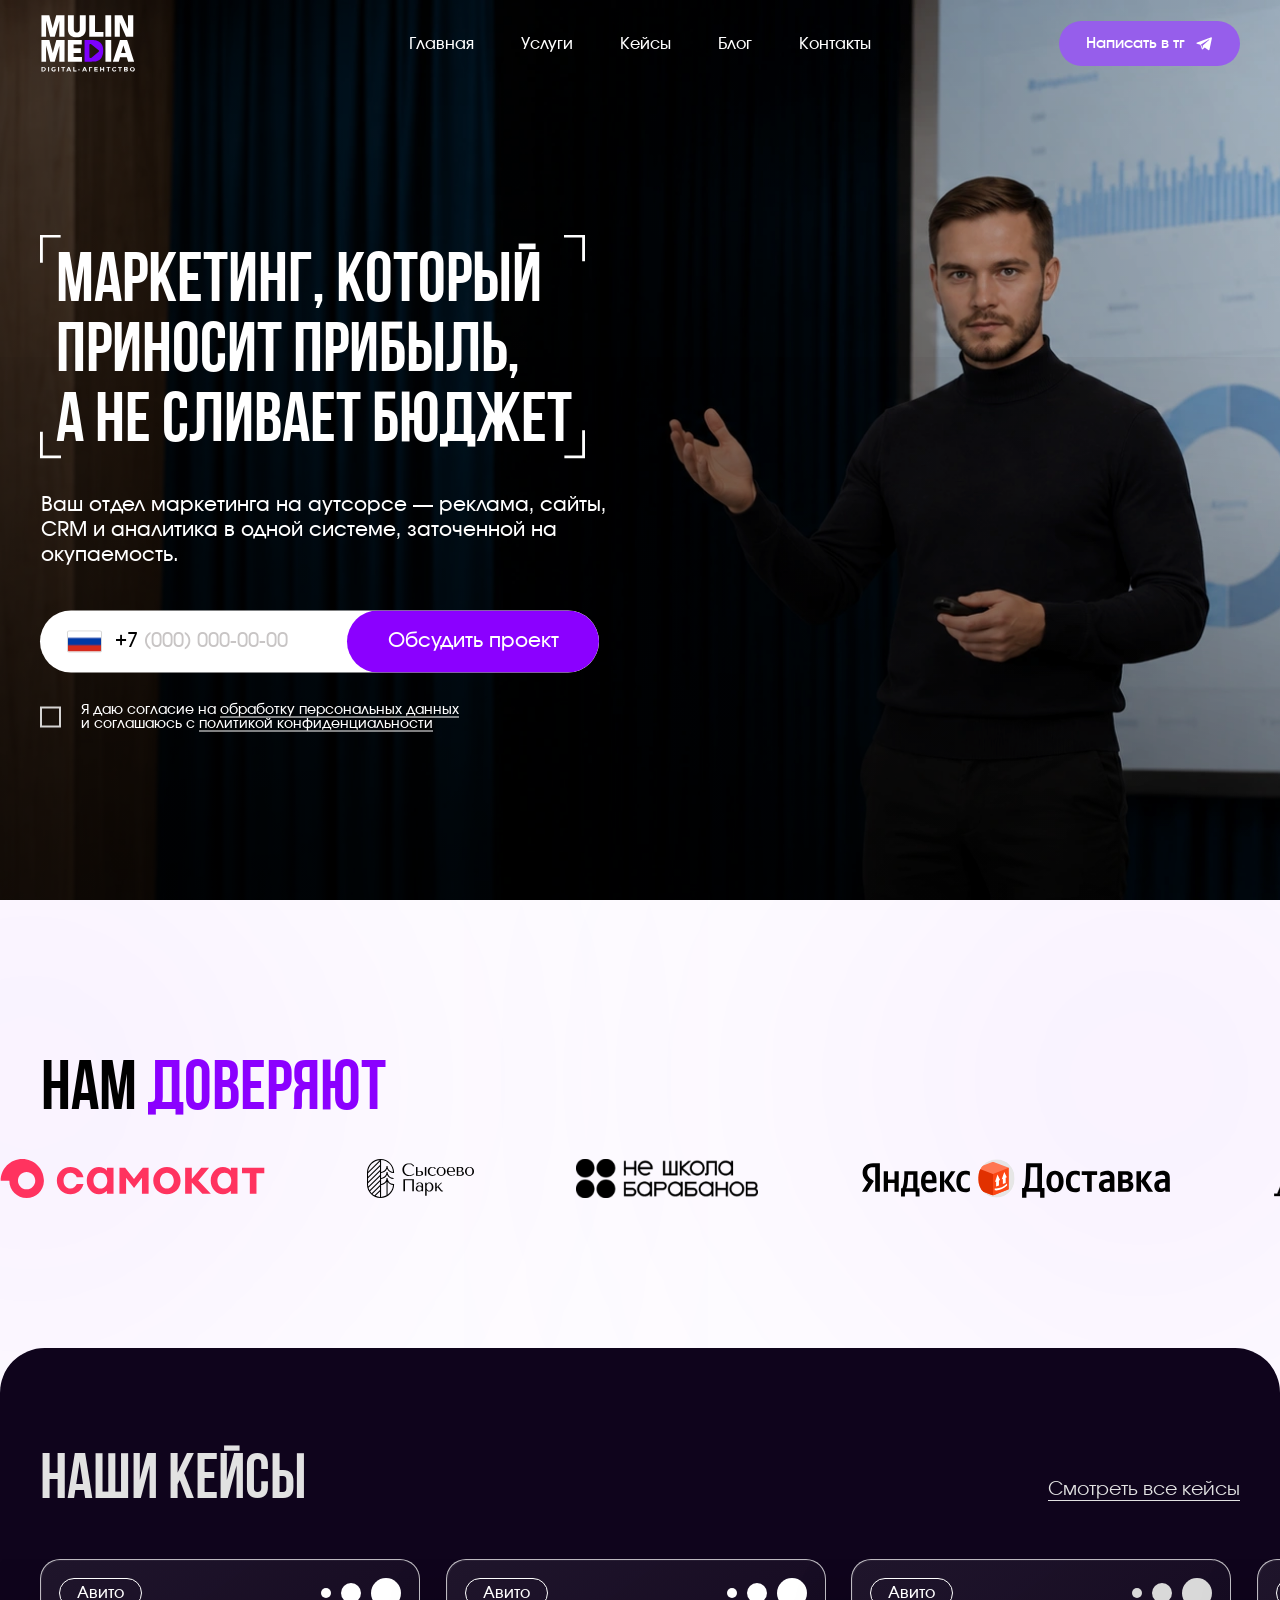
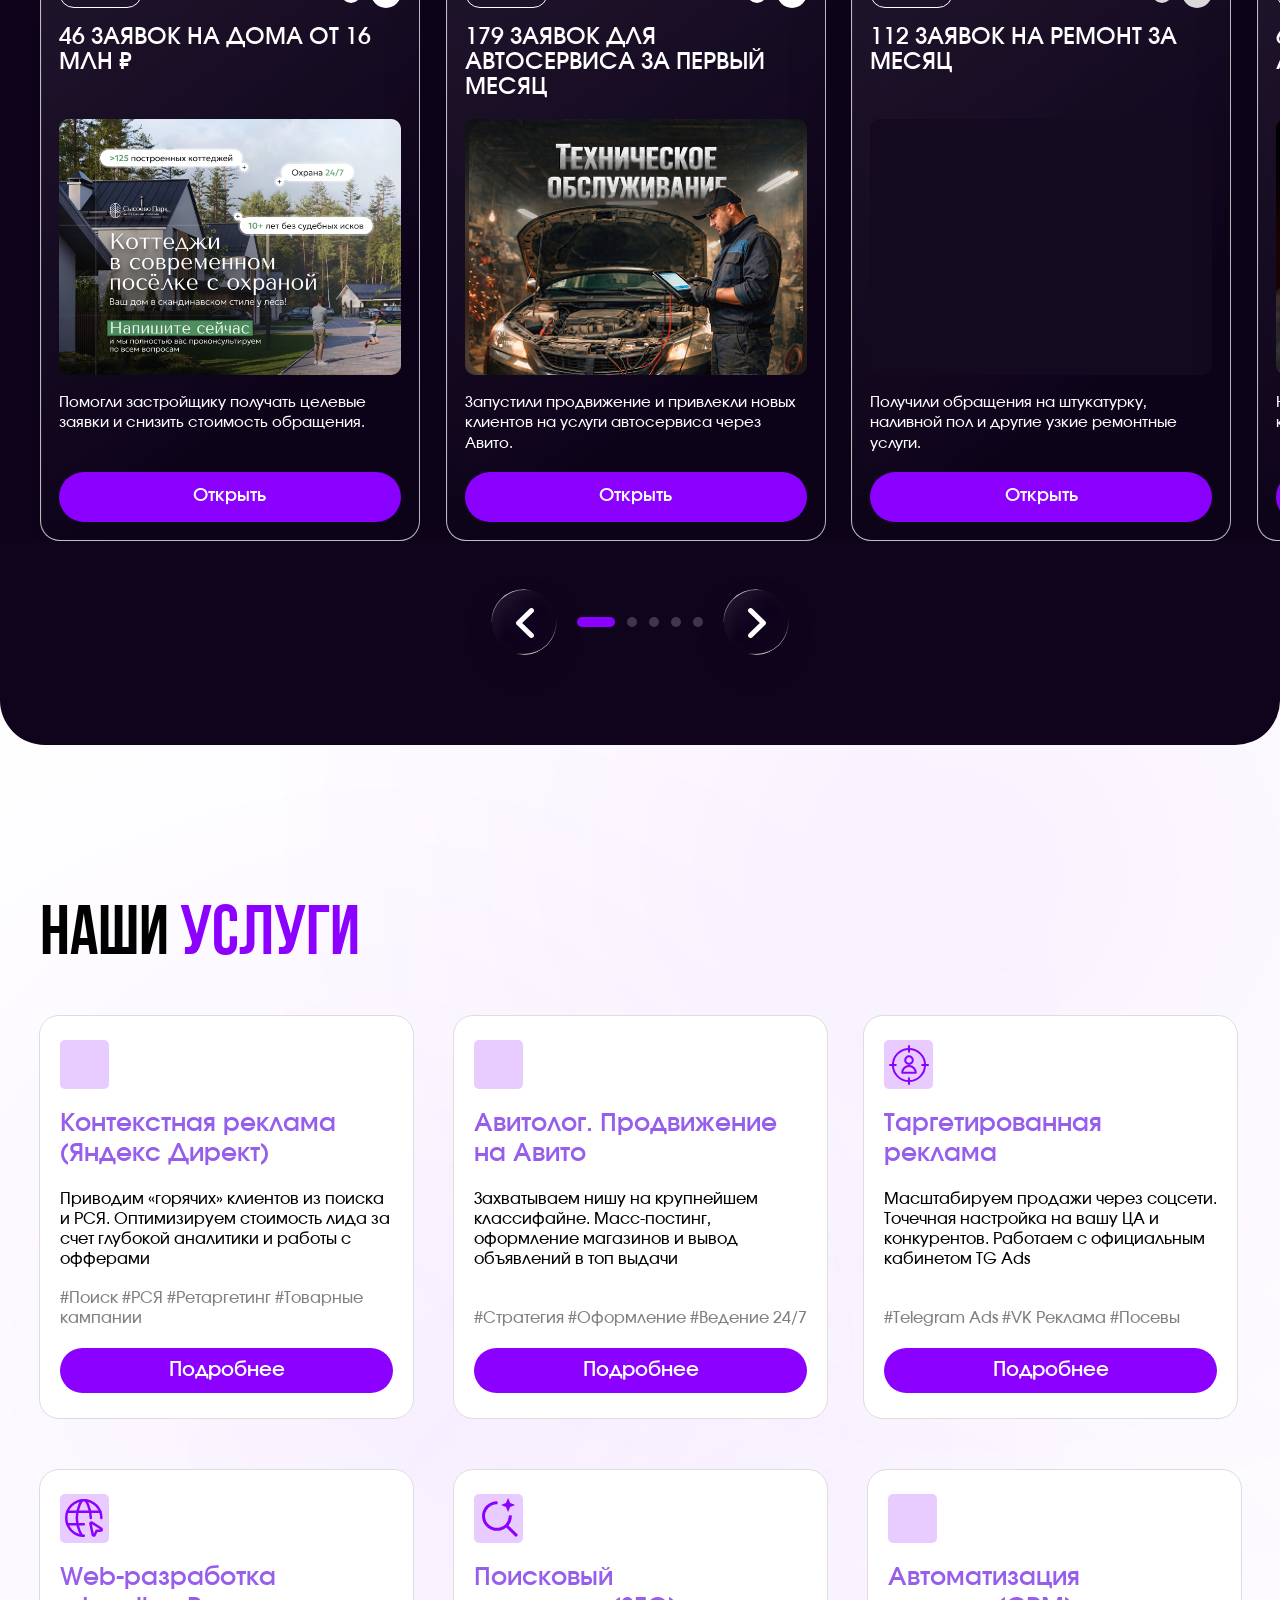
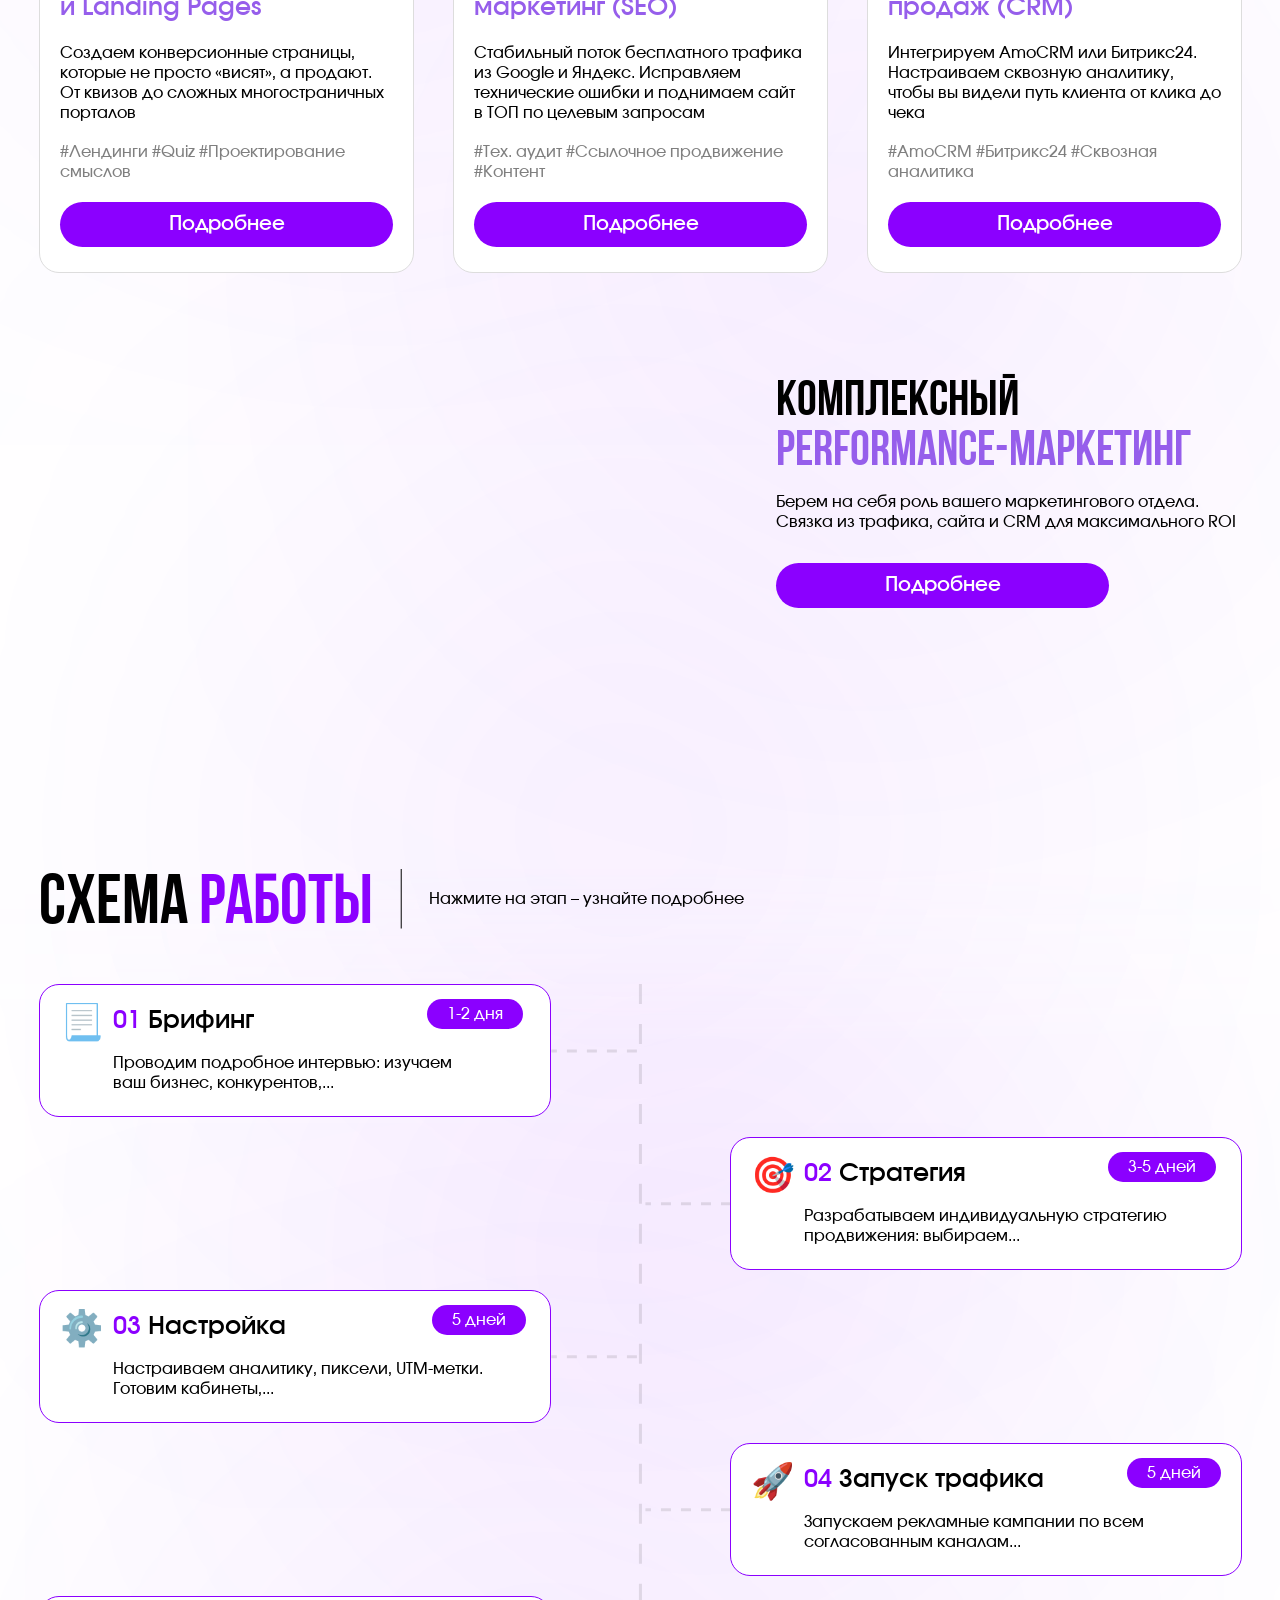
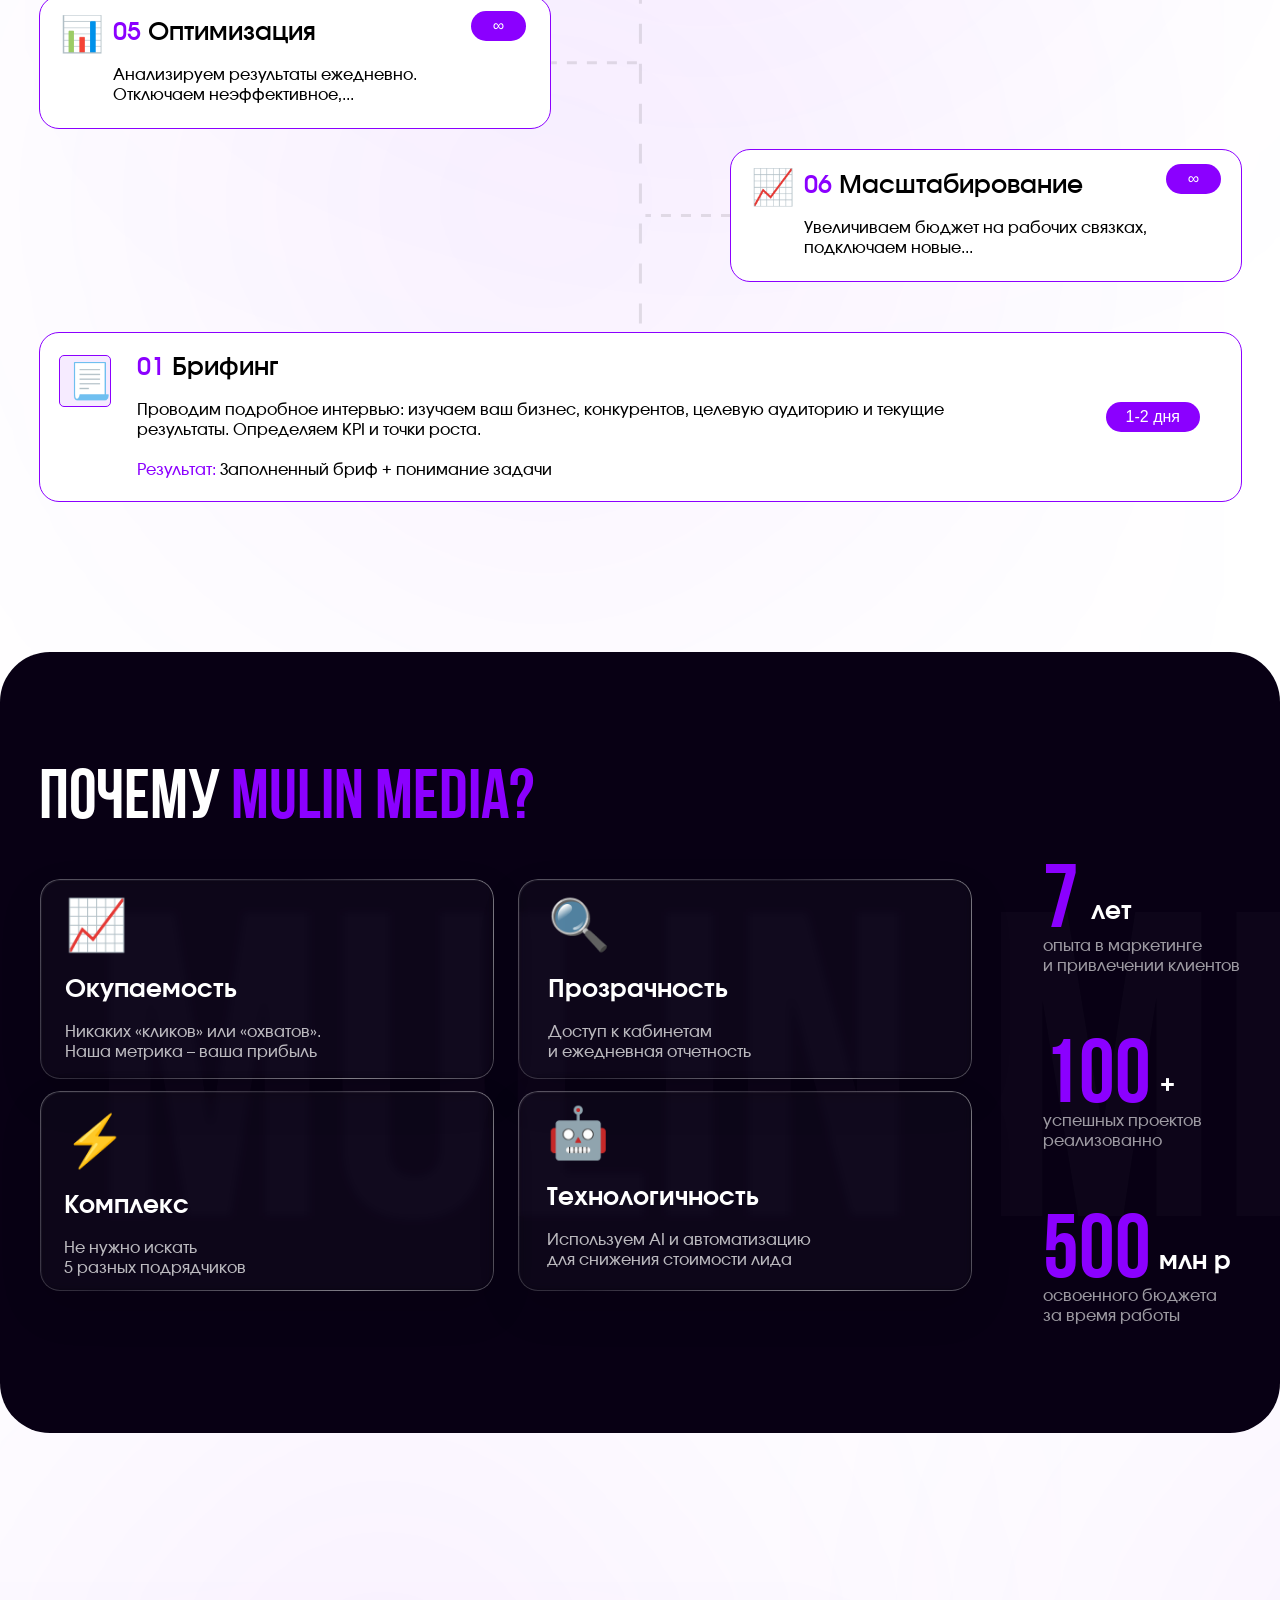
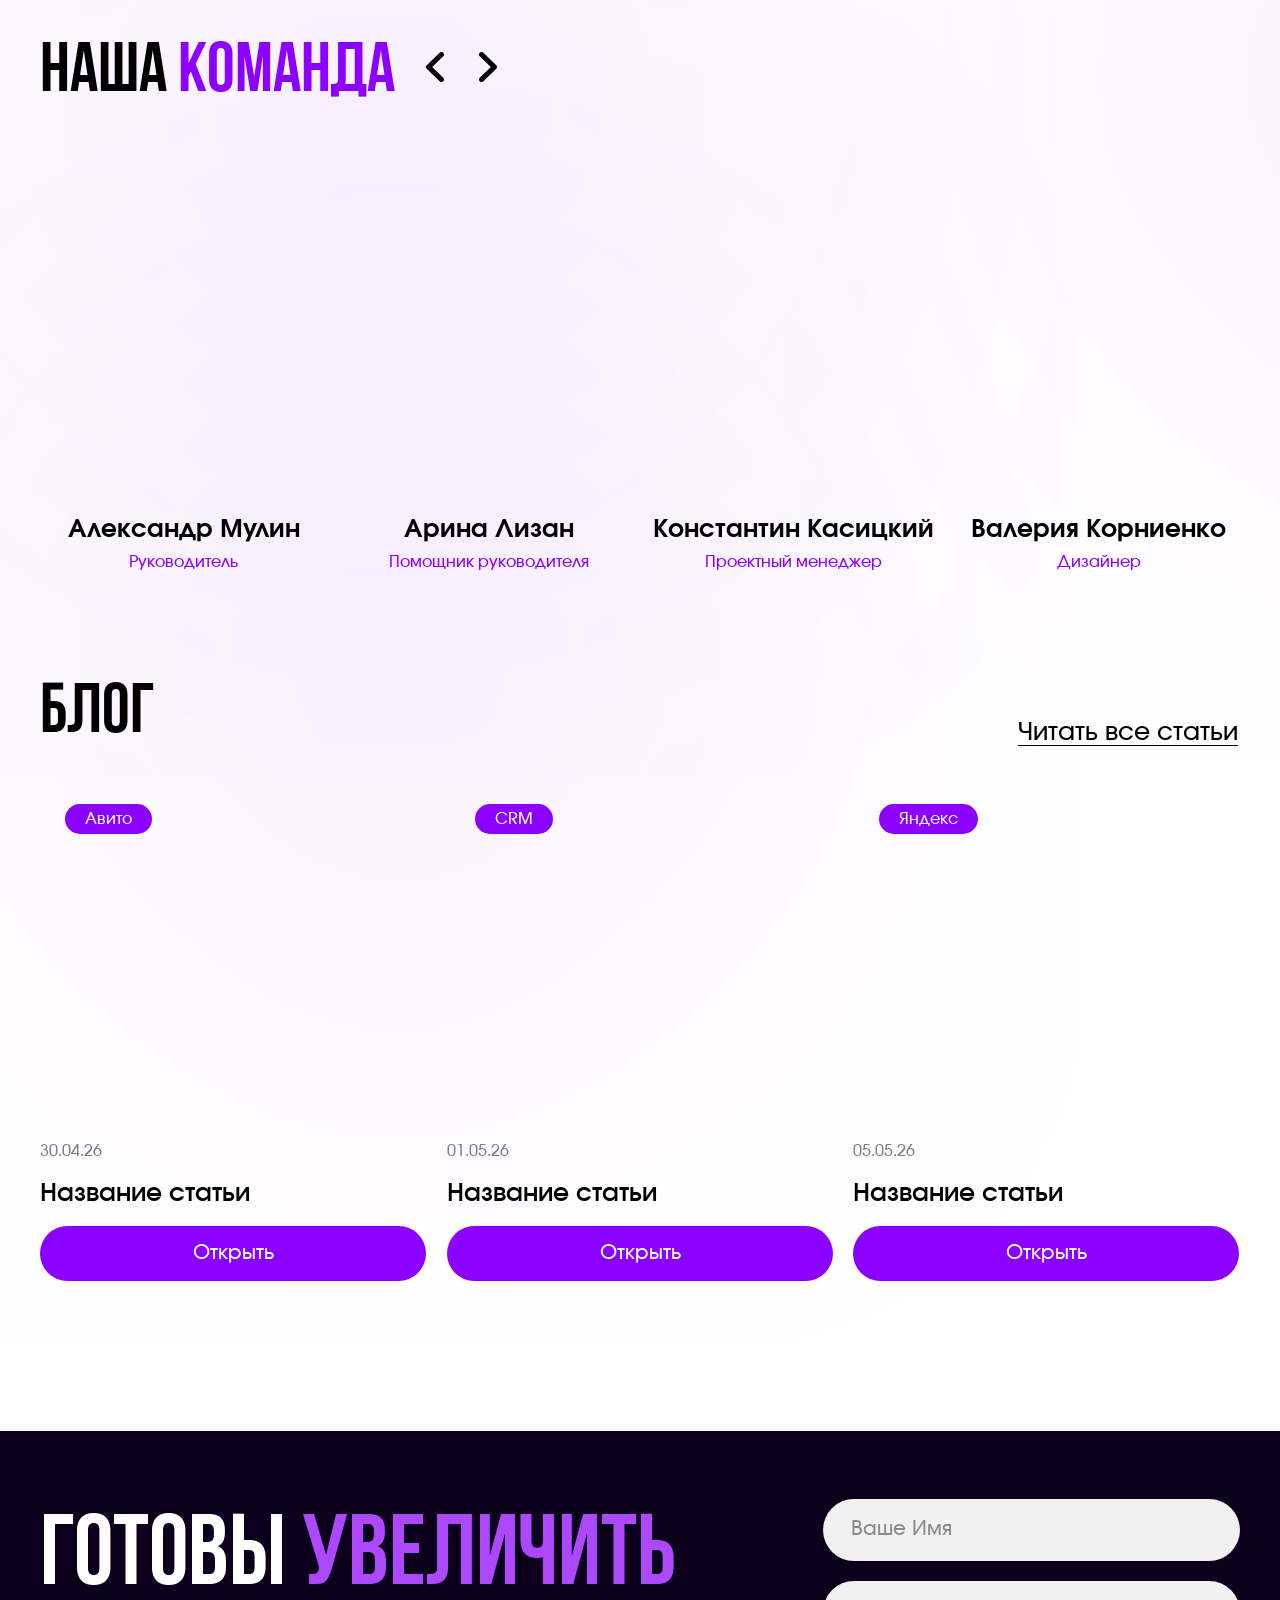
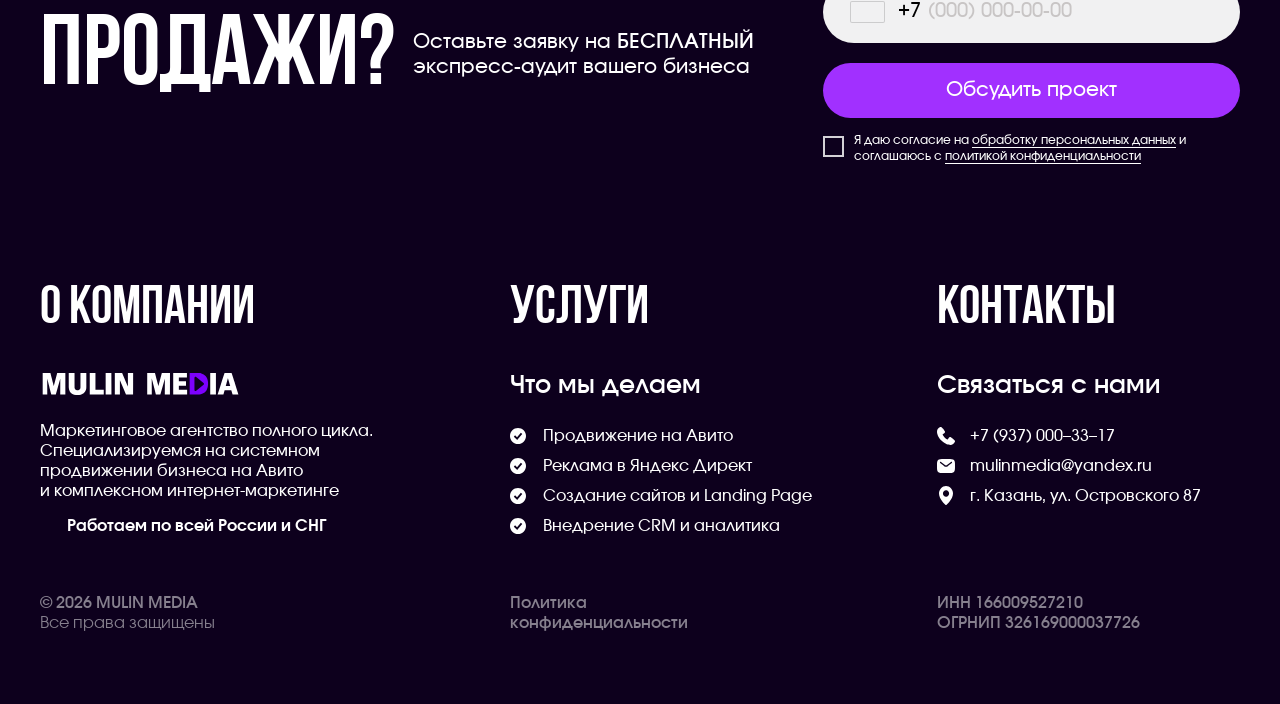
==== commit 5cb1bb56: "111" ====
--- a/index.html
+++ b/index.html
@@ -113,7 +113,7 @@
         <div class="hero__media" aria-hidden="true">
           <img class="hero__mobile-base" src="./assets/images/hero/hero-mask-mobile.png" alt="">
           <picture class="hero__scene">
-            <source media="(min-width: 576px) and (max-width: 820px)" srcset="./assets/images/hero/hero-full-room-v2.webp">
+            <source media="(max-width: 820px)" srcset="./assets/images/hero/hero-full-room-v2.webp">
             <img
               class="hero__scene-image"
               src="./assets/images/hero/hero-background-front.webp"
--- a/css/main.css
+++ b/css/main.css
@@ -19,3 +19,4 @@
 @import url("./blocks/section-transitions.css");
 @import url("./blocks/home-responsive.css");
 @import url("./blocks/footer-responsive.css");
+@import url("./blocks/slider-interaction.css");
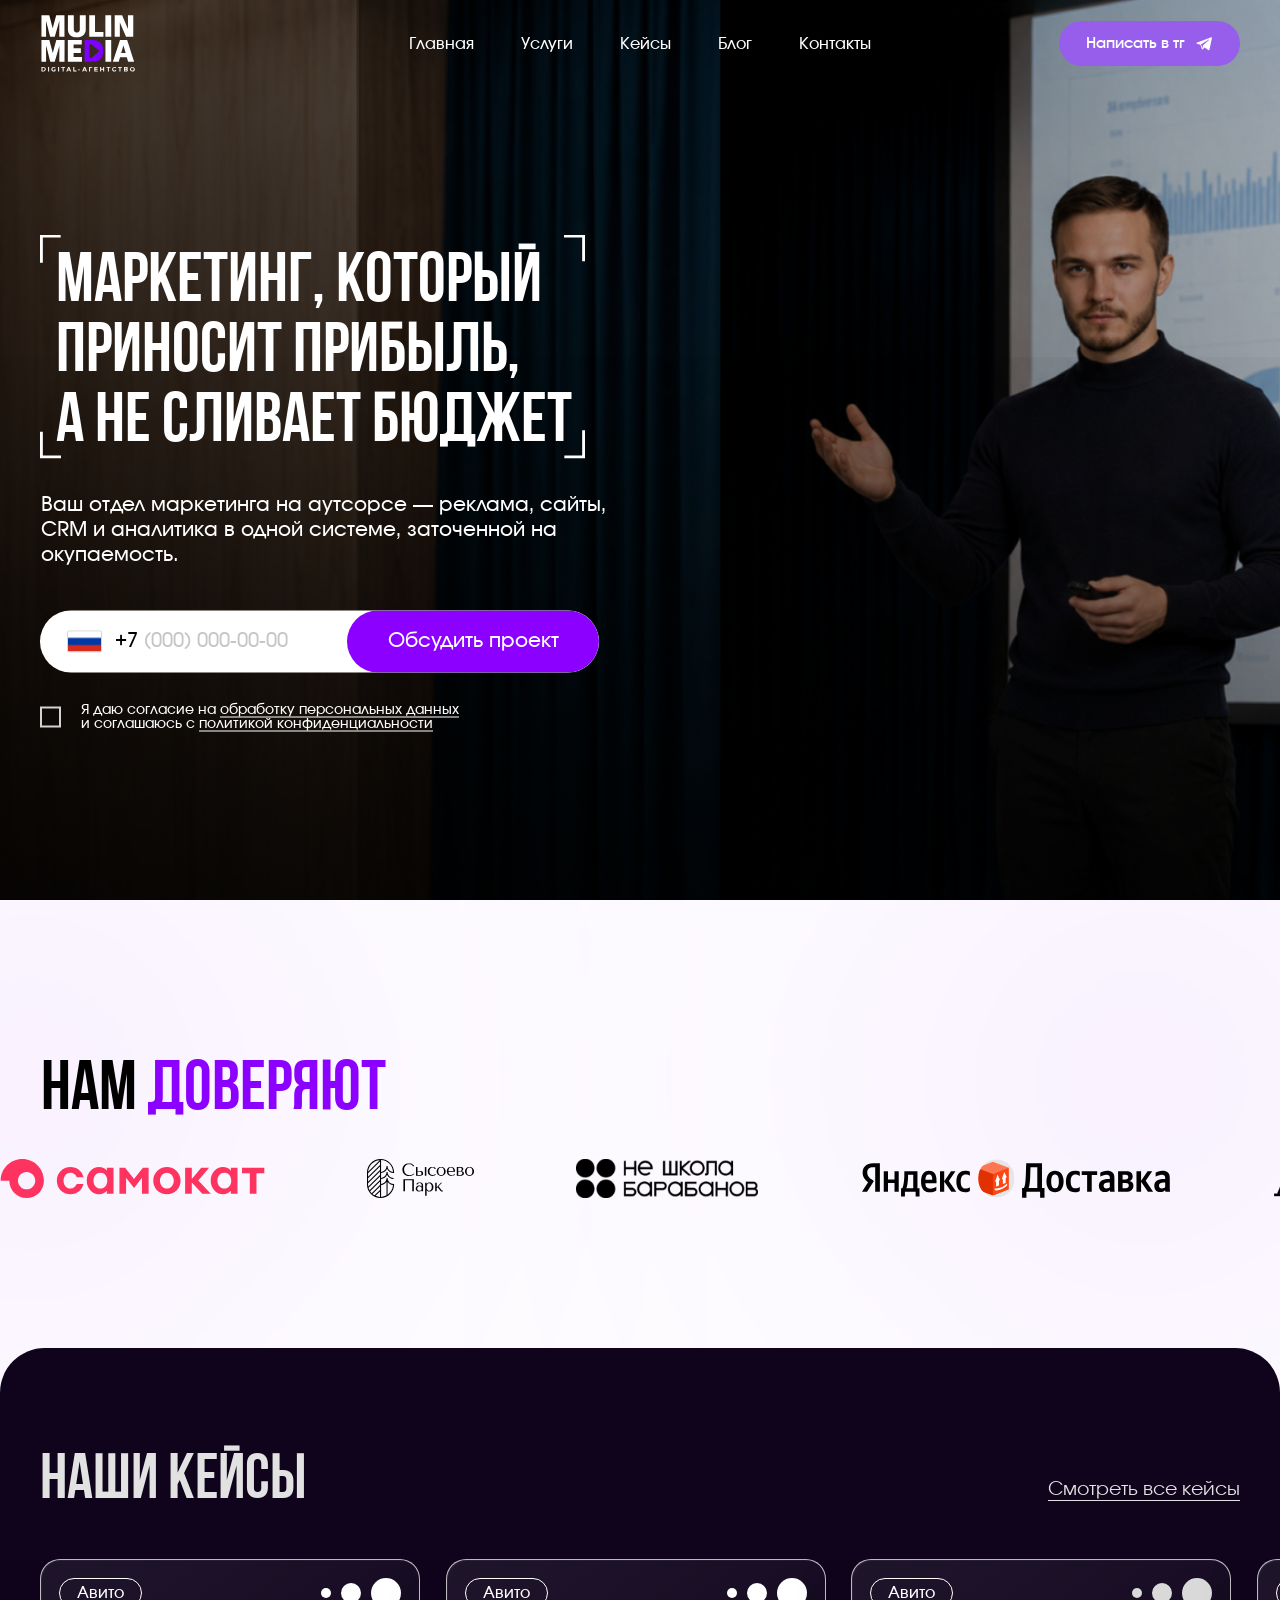
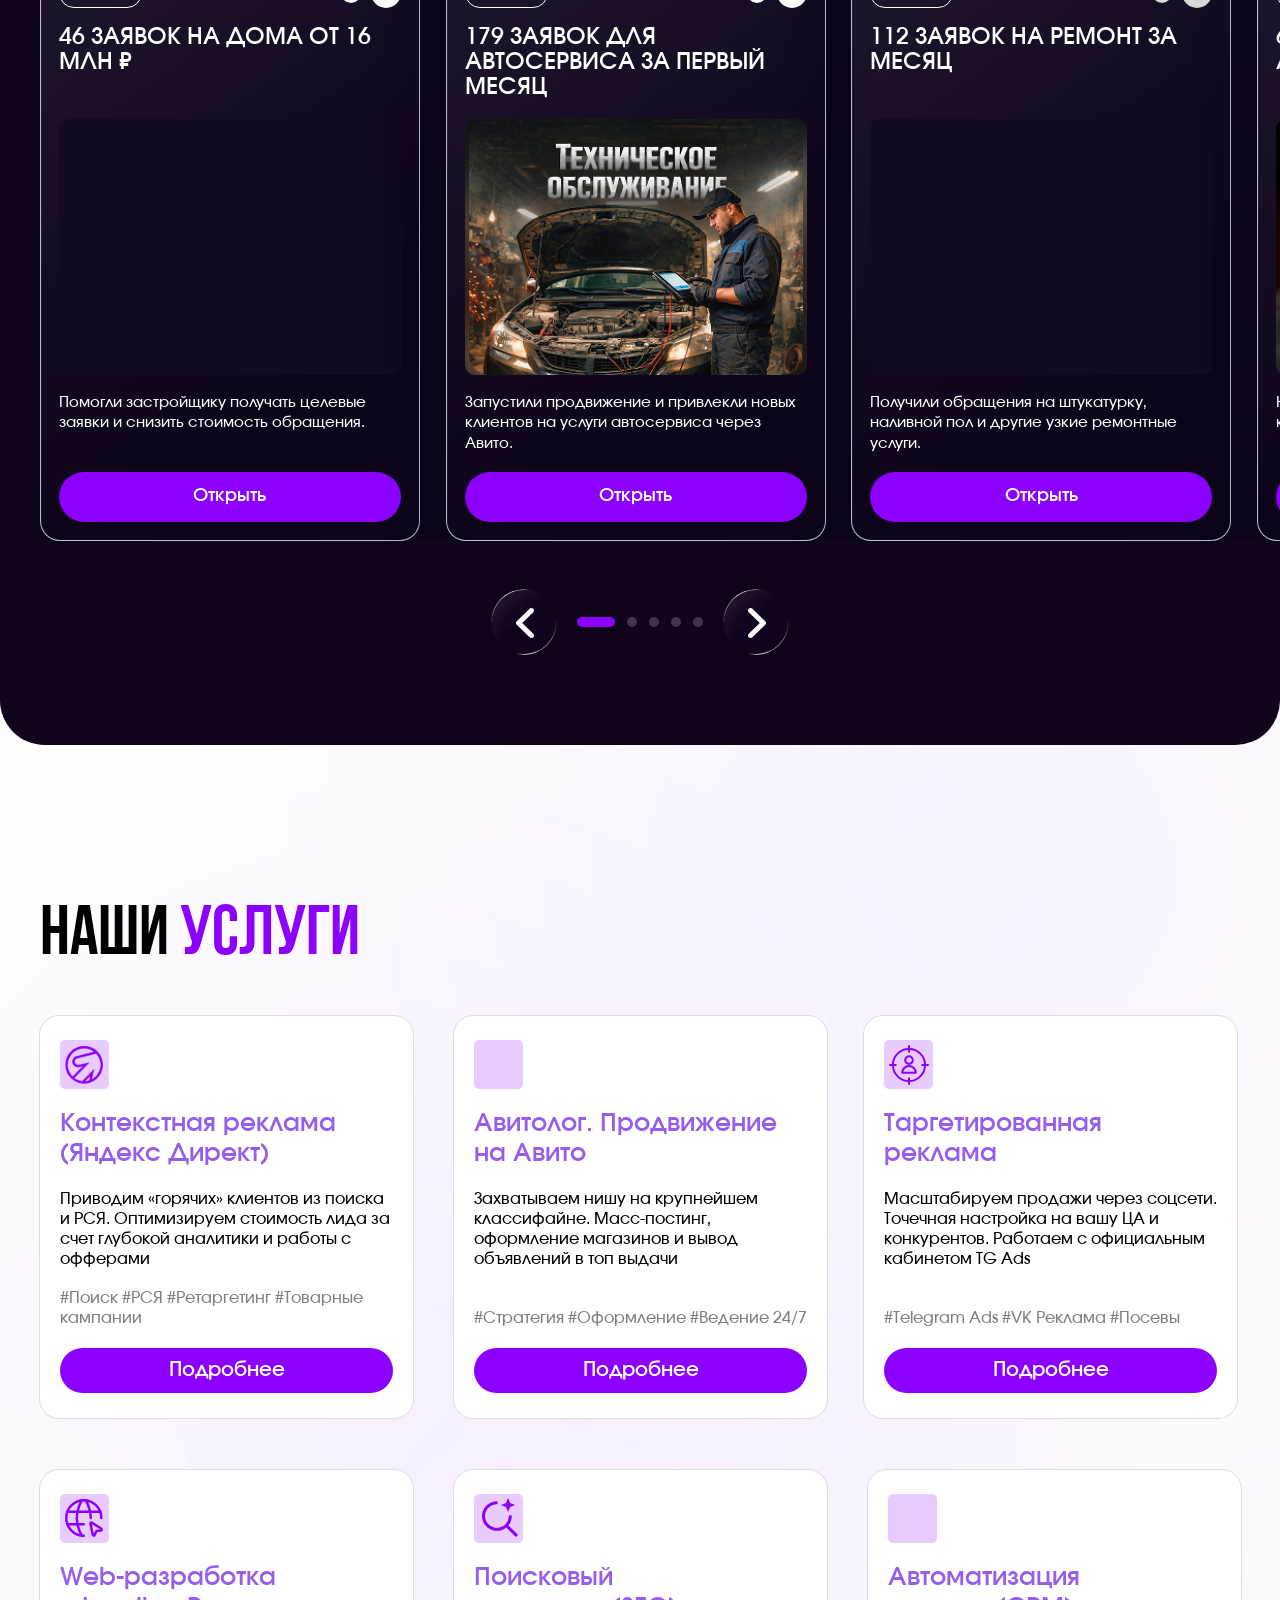
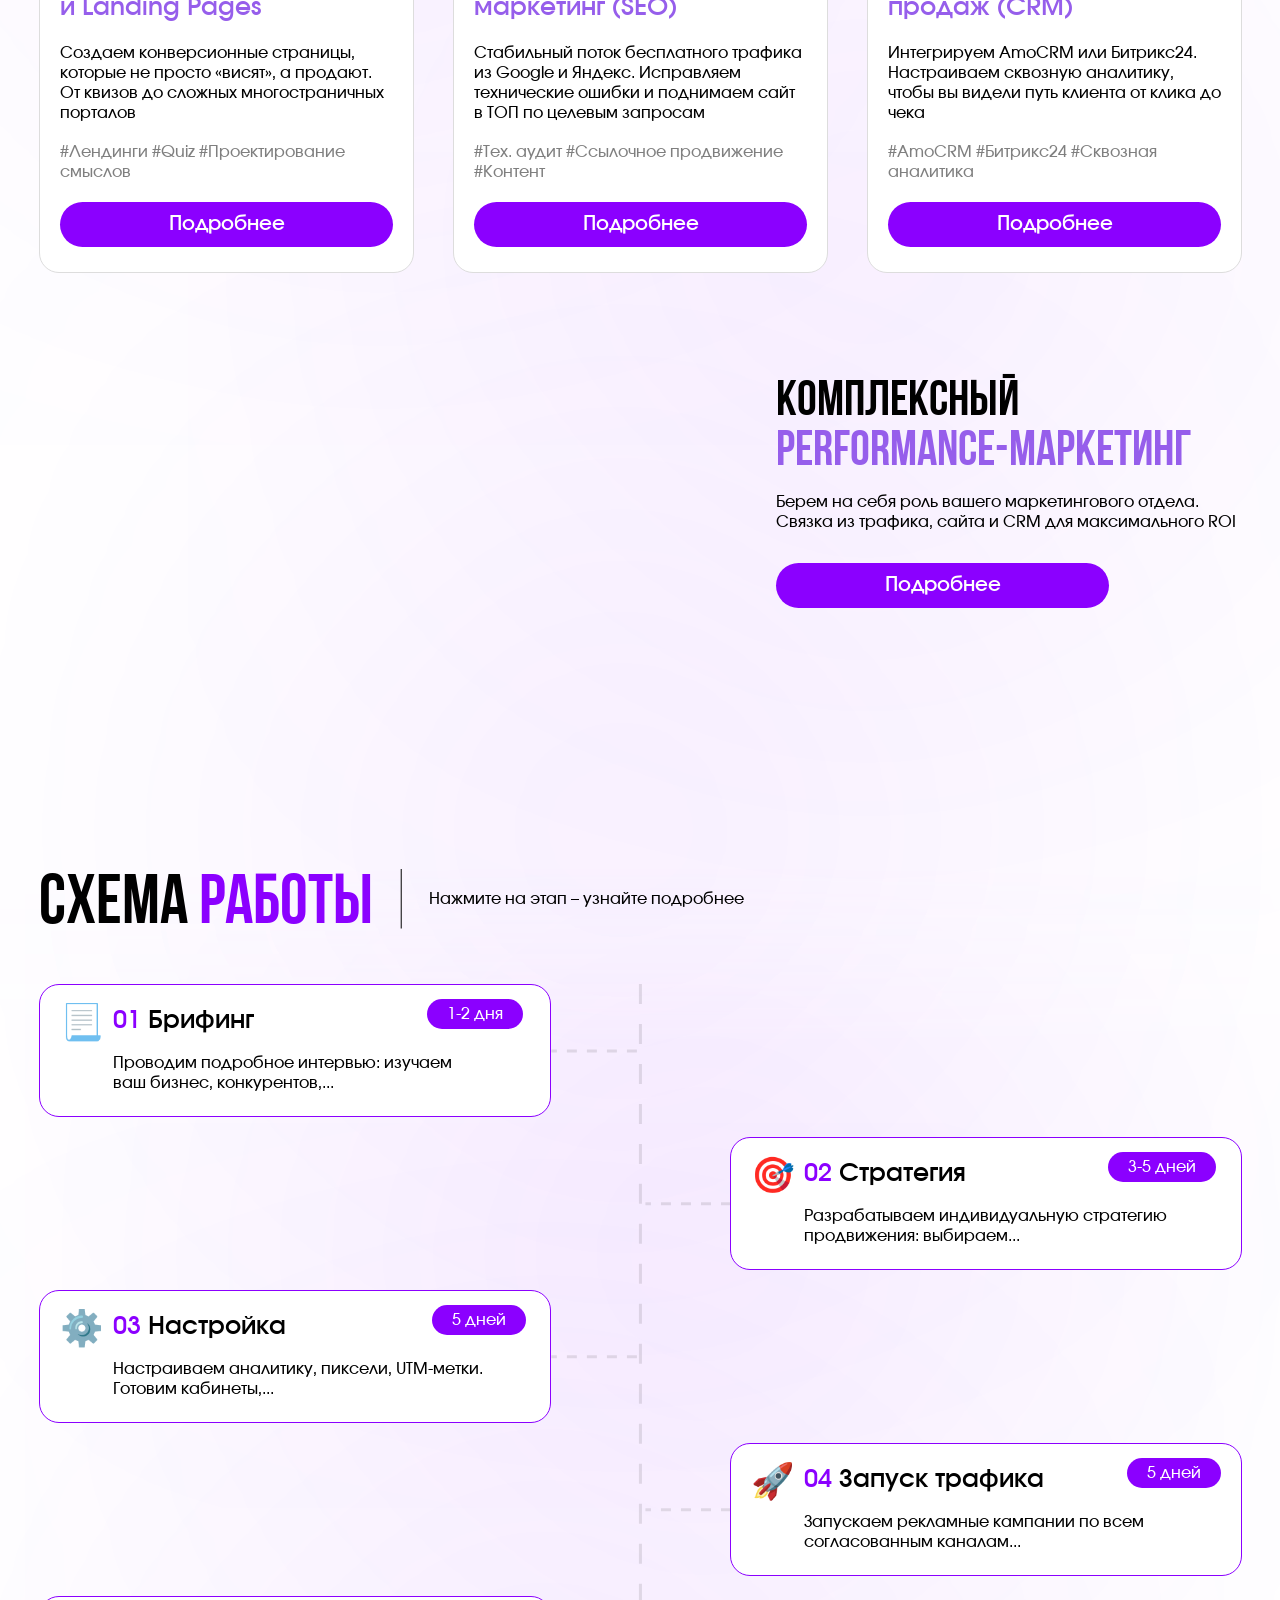
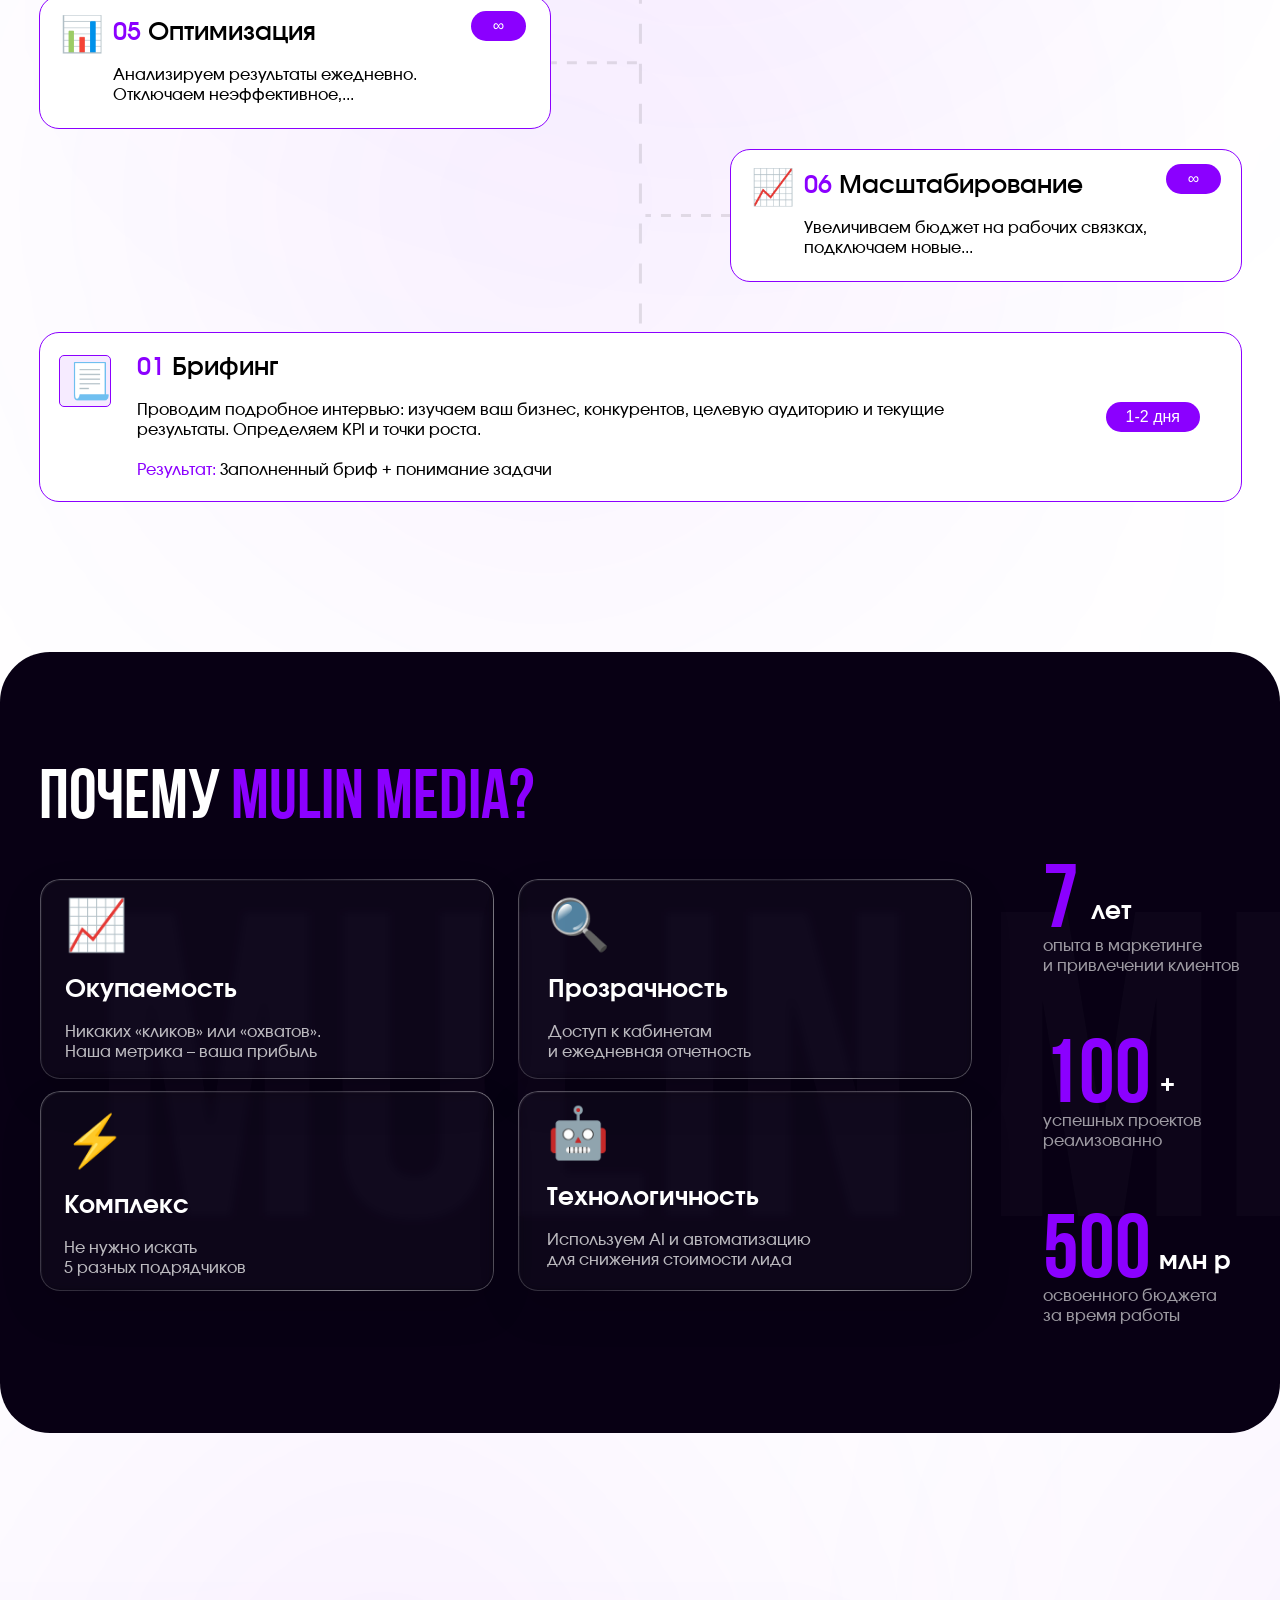
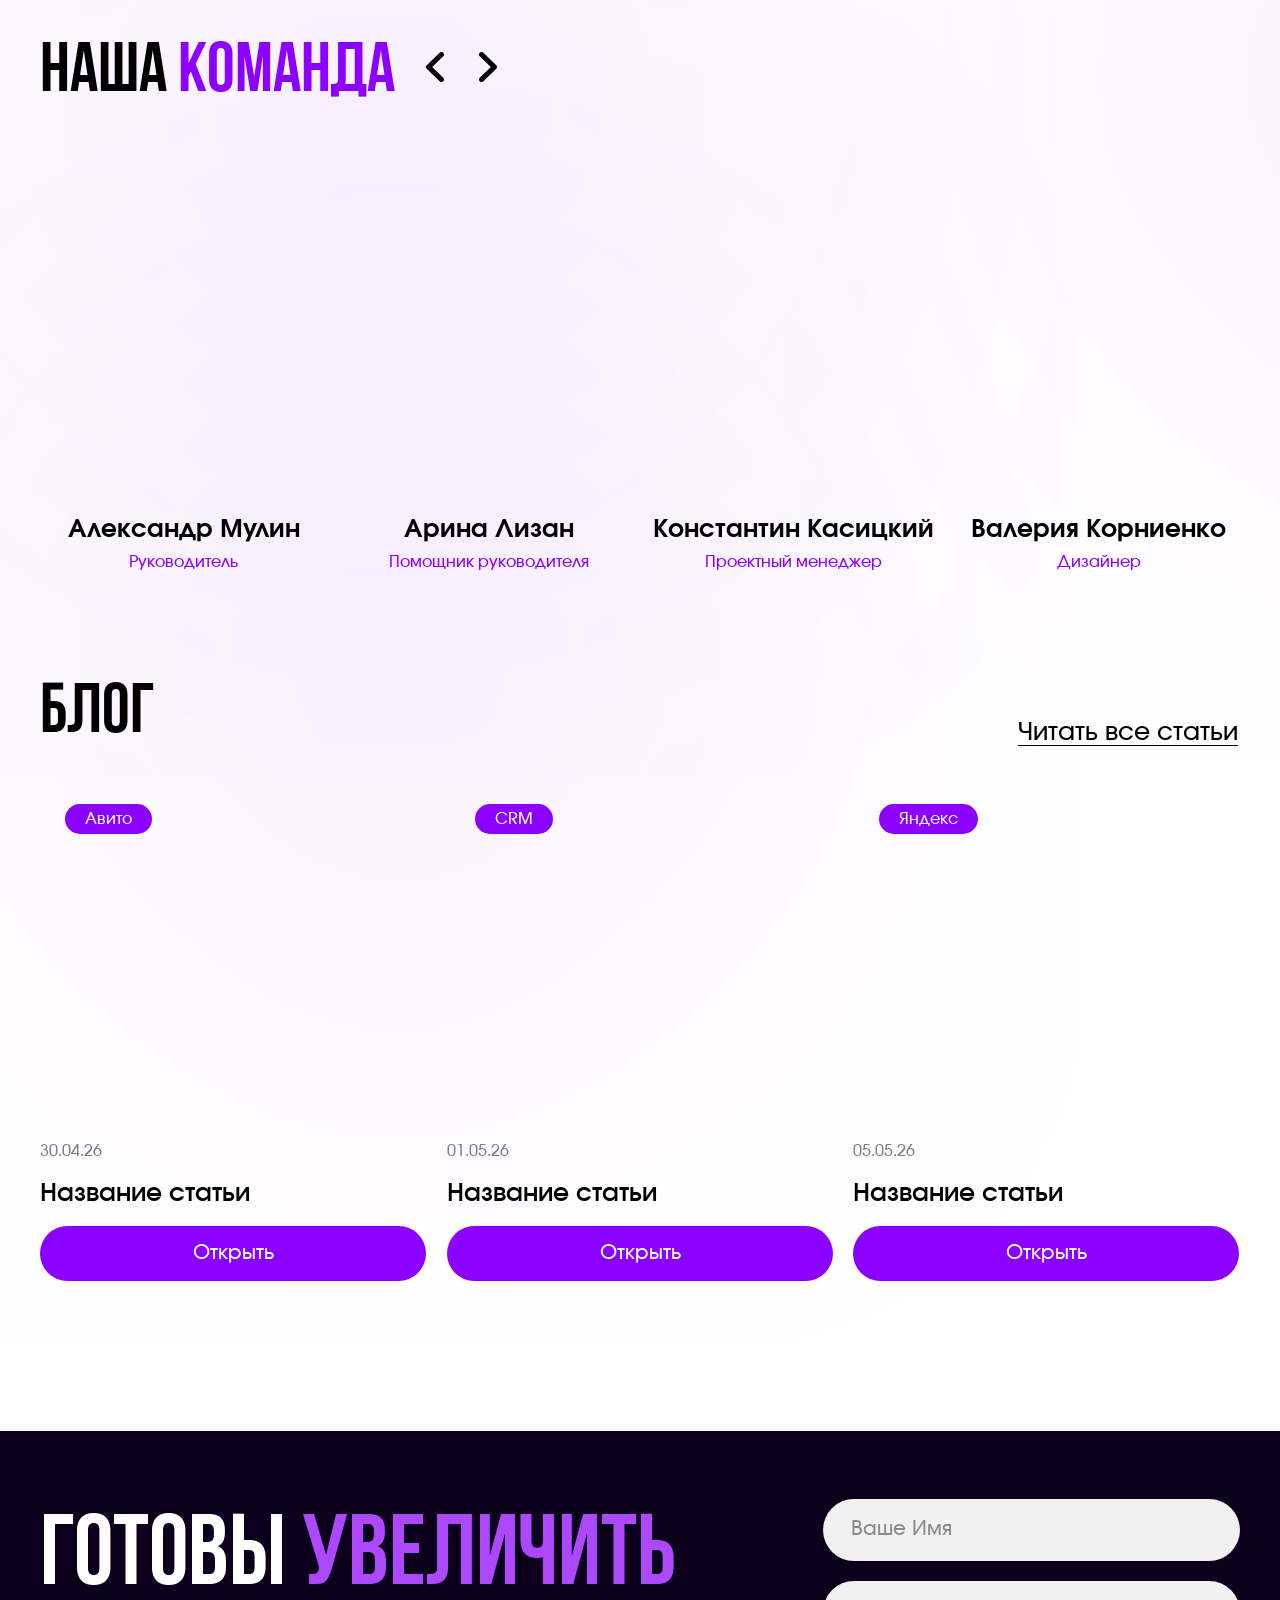
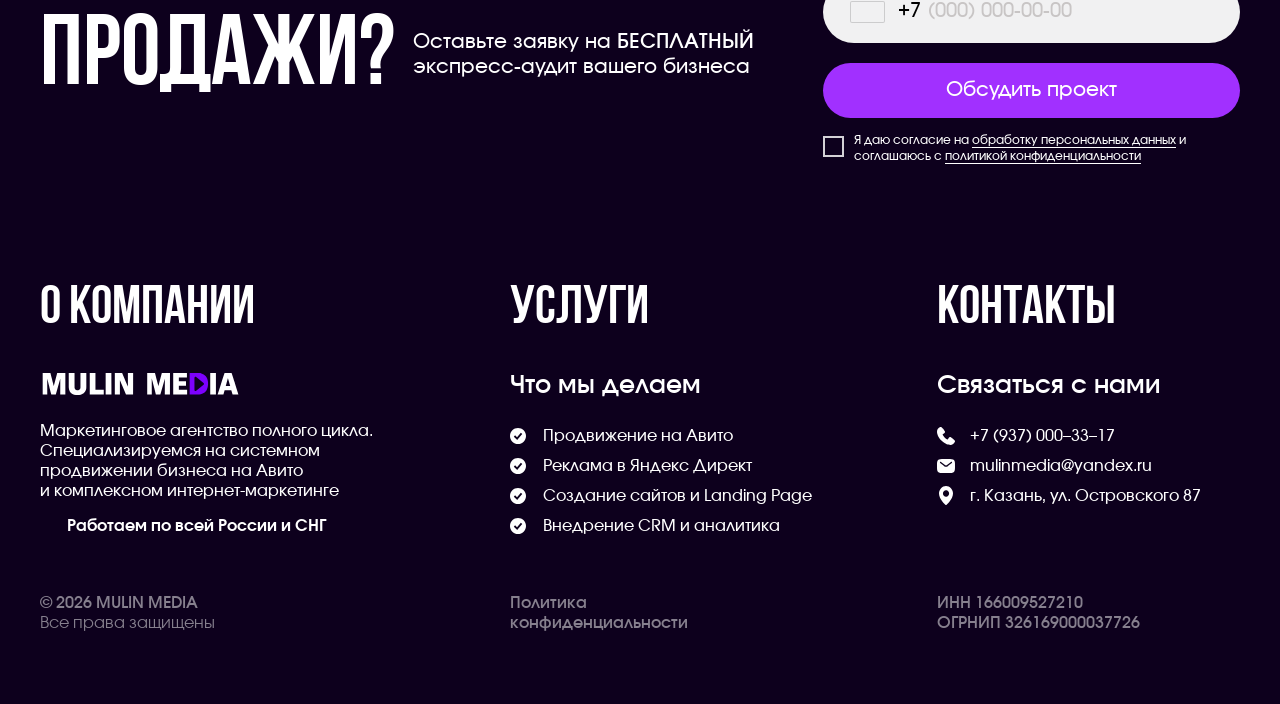
==== commit a2e90d9a: "12111" ====
--- a/index.html
+++ b/index.html
@@ -112,13 +112,13 @@
       <section class="hero" aria-labelledby="hero-title">
         <div class="hero__media" aria-hidden="true">
           <img class="hero__mobile-base" src="./assets/images/hero/hero-mask-mobile.png" alt="">
+          <div class="hero__mobile-person"><img src="./assets/images/hero/hero-person-desktop.png" width="853" height="1844" alt=""></div>
           <picture class="hero__scene">
-            <source media="(max-width: 820px)" srcset="./assets/images/hero/hero-full-room-v2.webp">
             <img
               class="hero__scene-image"
-              src="./assets/images/hero/hero-background-front.webp"
-              width="1774"
-              height="887"
+              src="./assets/images/hero/hero-scene-figma.png"
+              width="1920"
+              height="807"
               alt=""
               fetchpriority="high"
               decoding="async"
@@ -131,15 +131,6 @@
               src="./assets/images/hero/hero-office-desktop.png"
               width="3515"
               height="1978"
-              alt=""
-            >
-          </picture>
-          <picture>
-            <img decoding="async"
-              class="hero__person"
-              src="./assets/images/hero/hero-background-front.webp"
-              width="690"
-              height="1436"
               alt=""
             >
           </picture>
@@ -176,7 +167,8 @@
             </div>
 
             <p class="hero__description">
-              Ваш отдел маркетинга на аутсорсе — реклама, сайты, CRM и аналитика в одной системе, заточенной на окупаемость.
+              <span class="hero__description-default">Ваш отдел маркетинга на аутсорсе — реклама, сайты, CRM и аналитика в одной системе, заточенной на окупаемость.</span>
+              <span class="hero__description-figma">Строим управляемые системы продаж через Директ, Авито, ТГ и соцсети. Интегрируем CRM и берем на себя всю техническую часть</span>
             </p>
 
             <form class="lead-form hero__form" action="#" method="post" novalidate>
--- a/css/main.css
+++ b/css/main.css
@@ -18,5 +18,6 @@
 @import url("./blocks/responsive-hardening.css");
 @import url("./blocks/section-transitions.css");
 @import url("./blocks/home-responsive.css");
+@import url("./blocks/home-hero-mobile.css");
 @import url("./blocks/footer-responsive.css");
 @import url("./blocks/slider-interaction.css");
